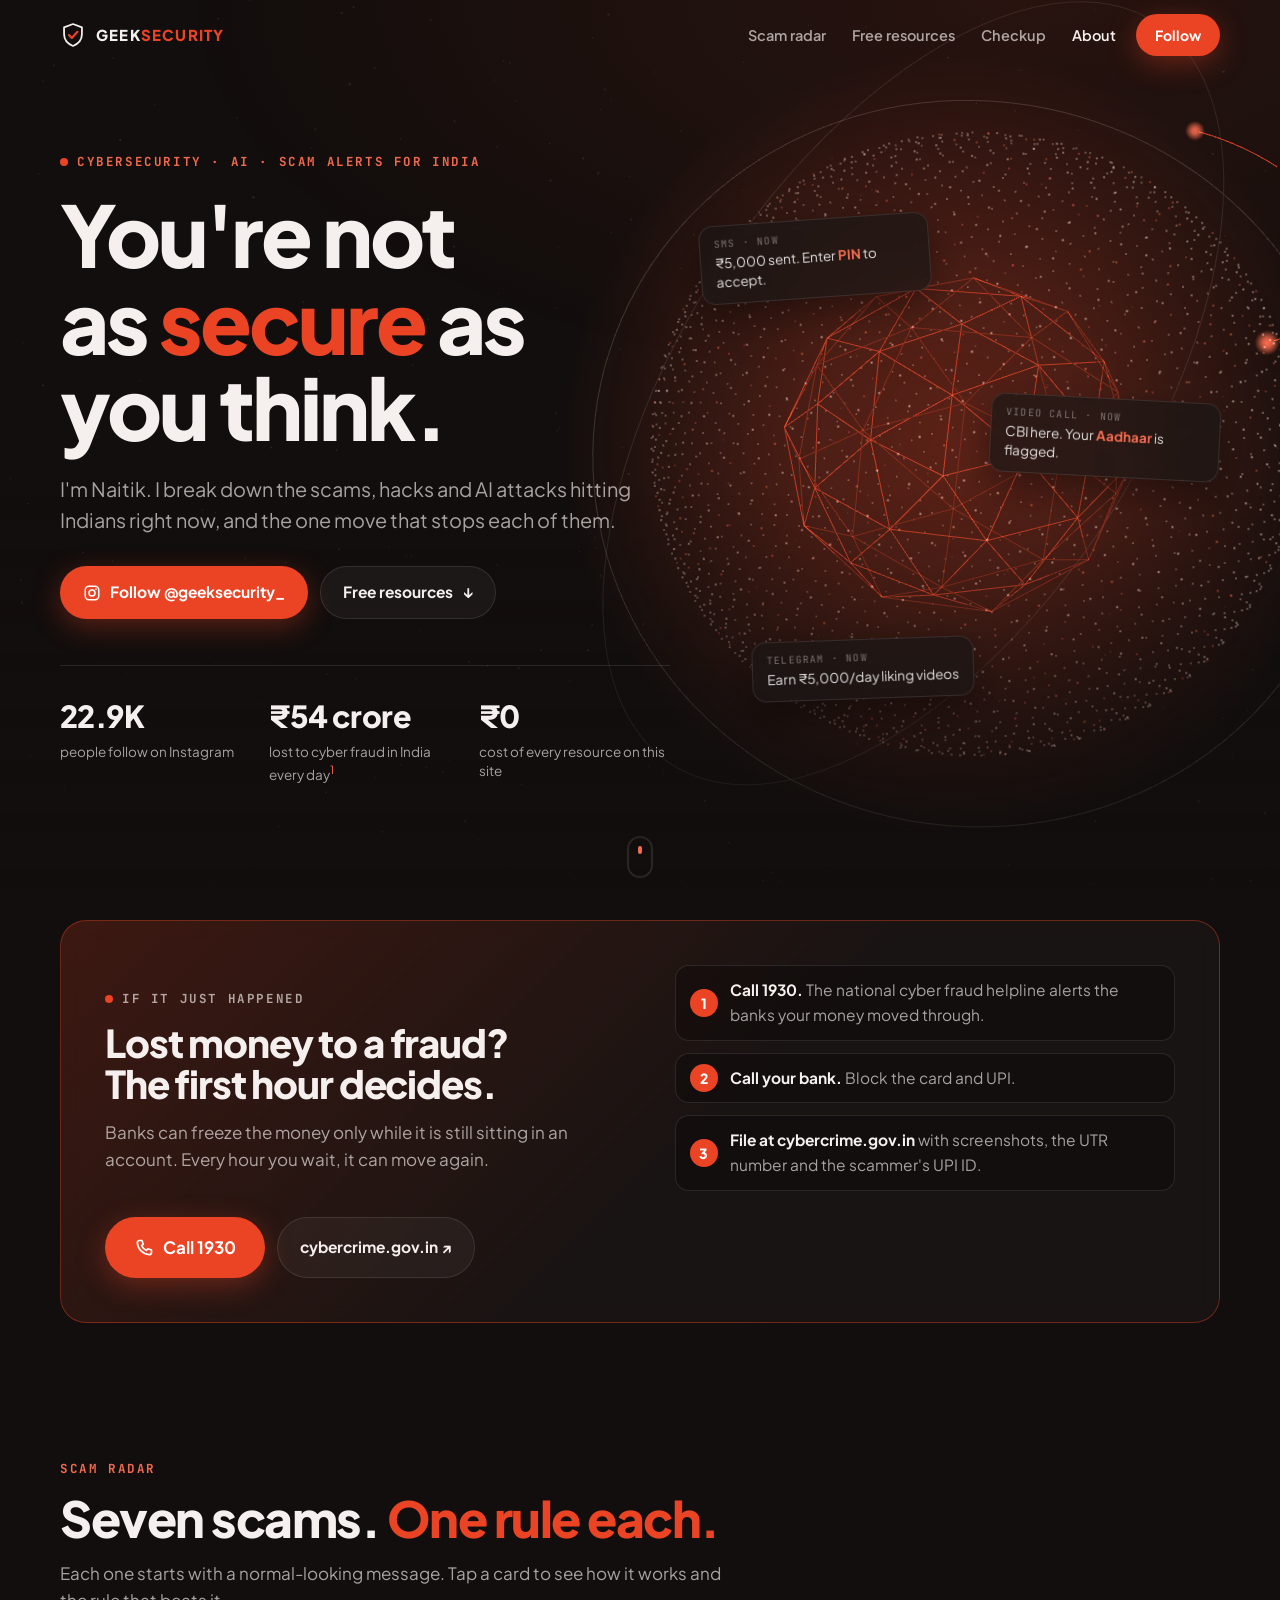
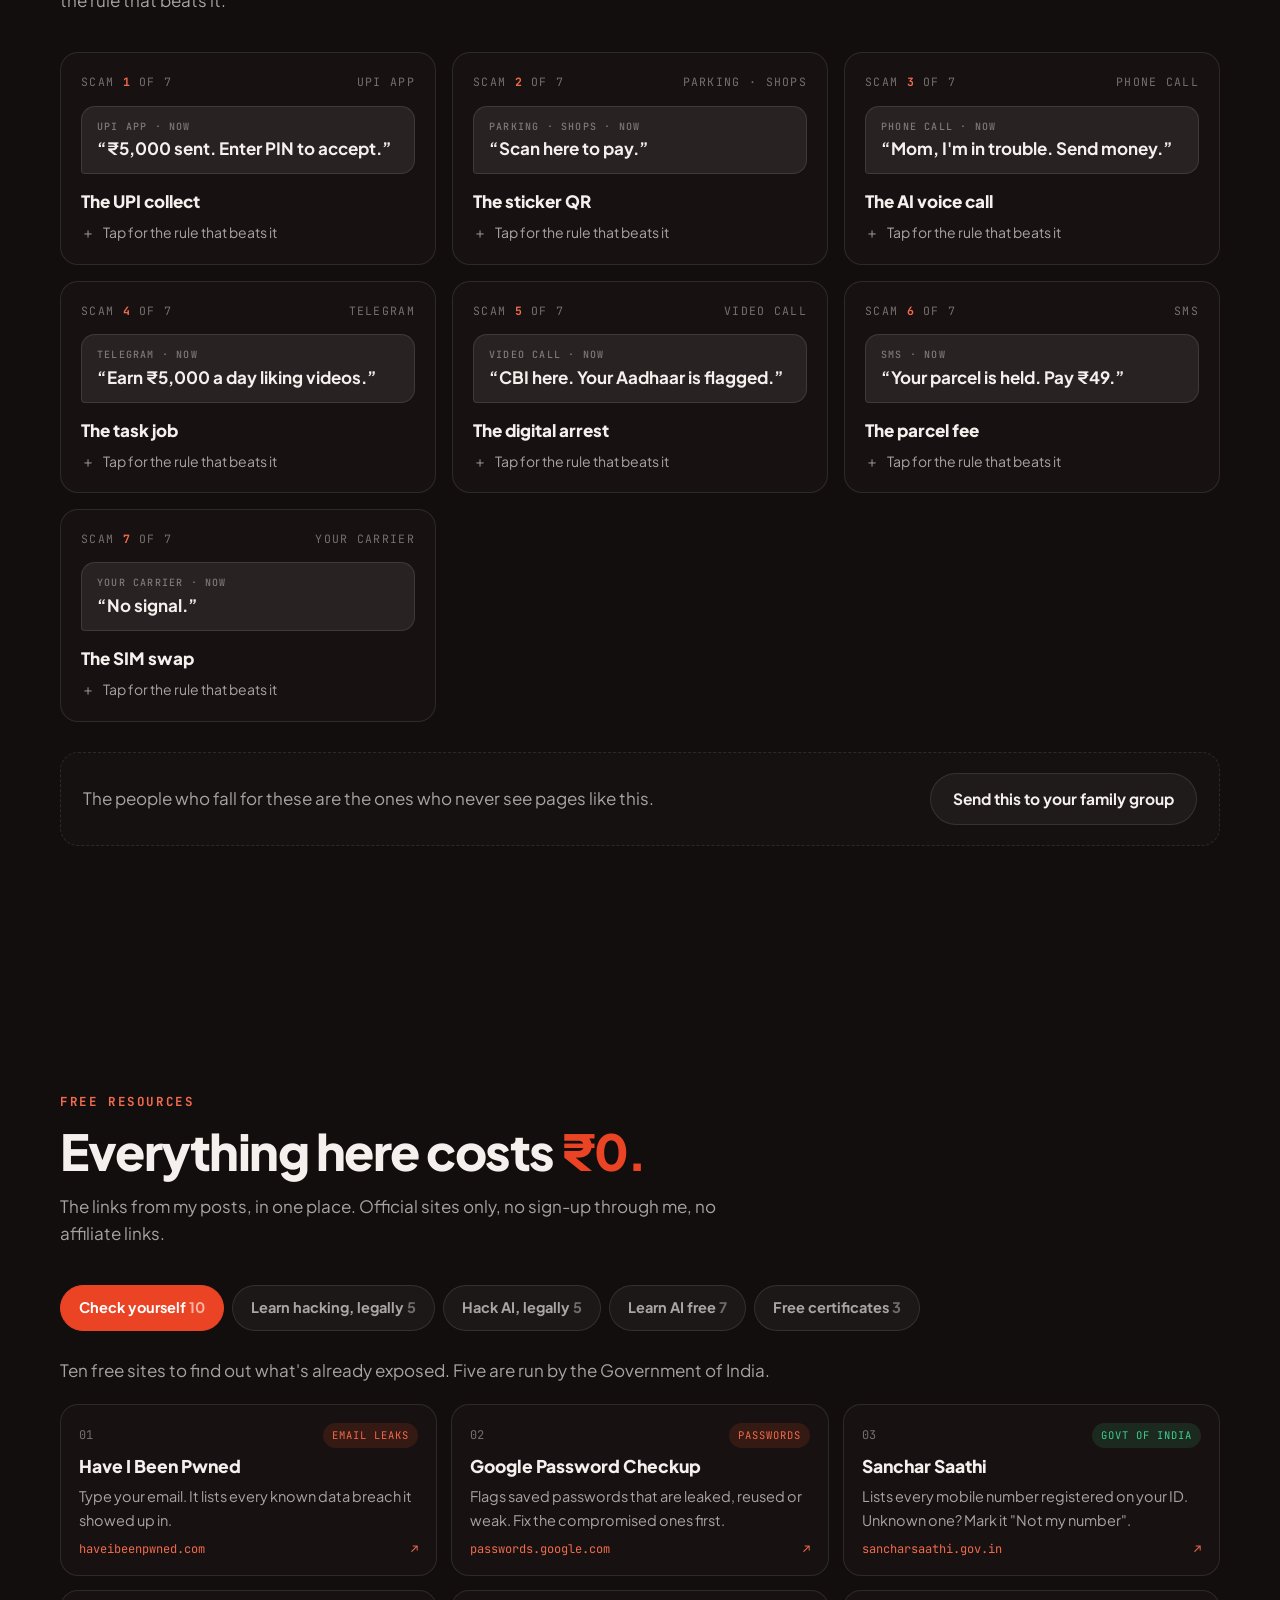
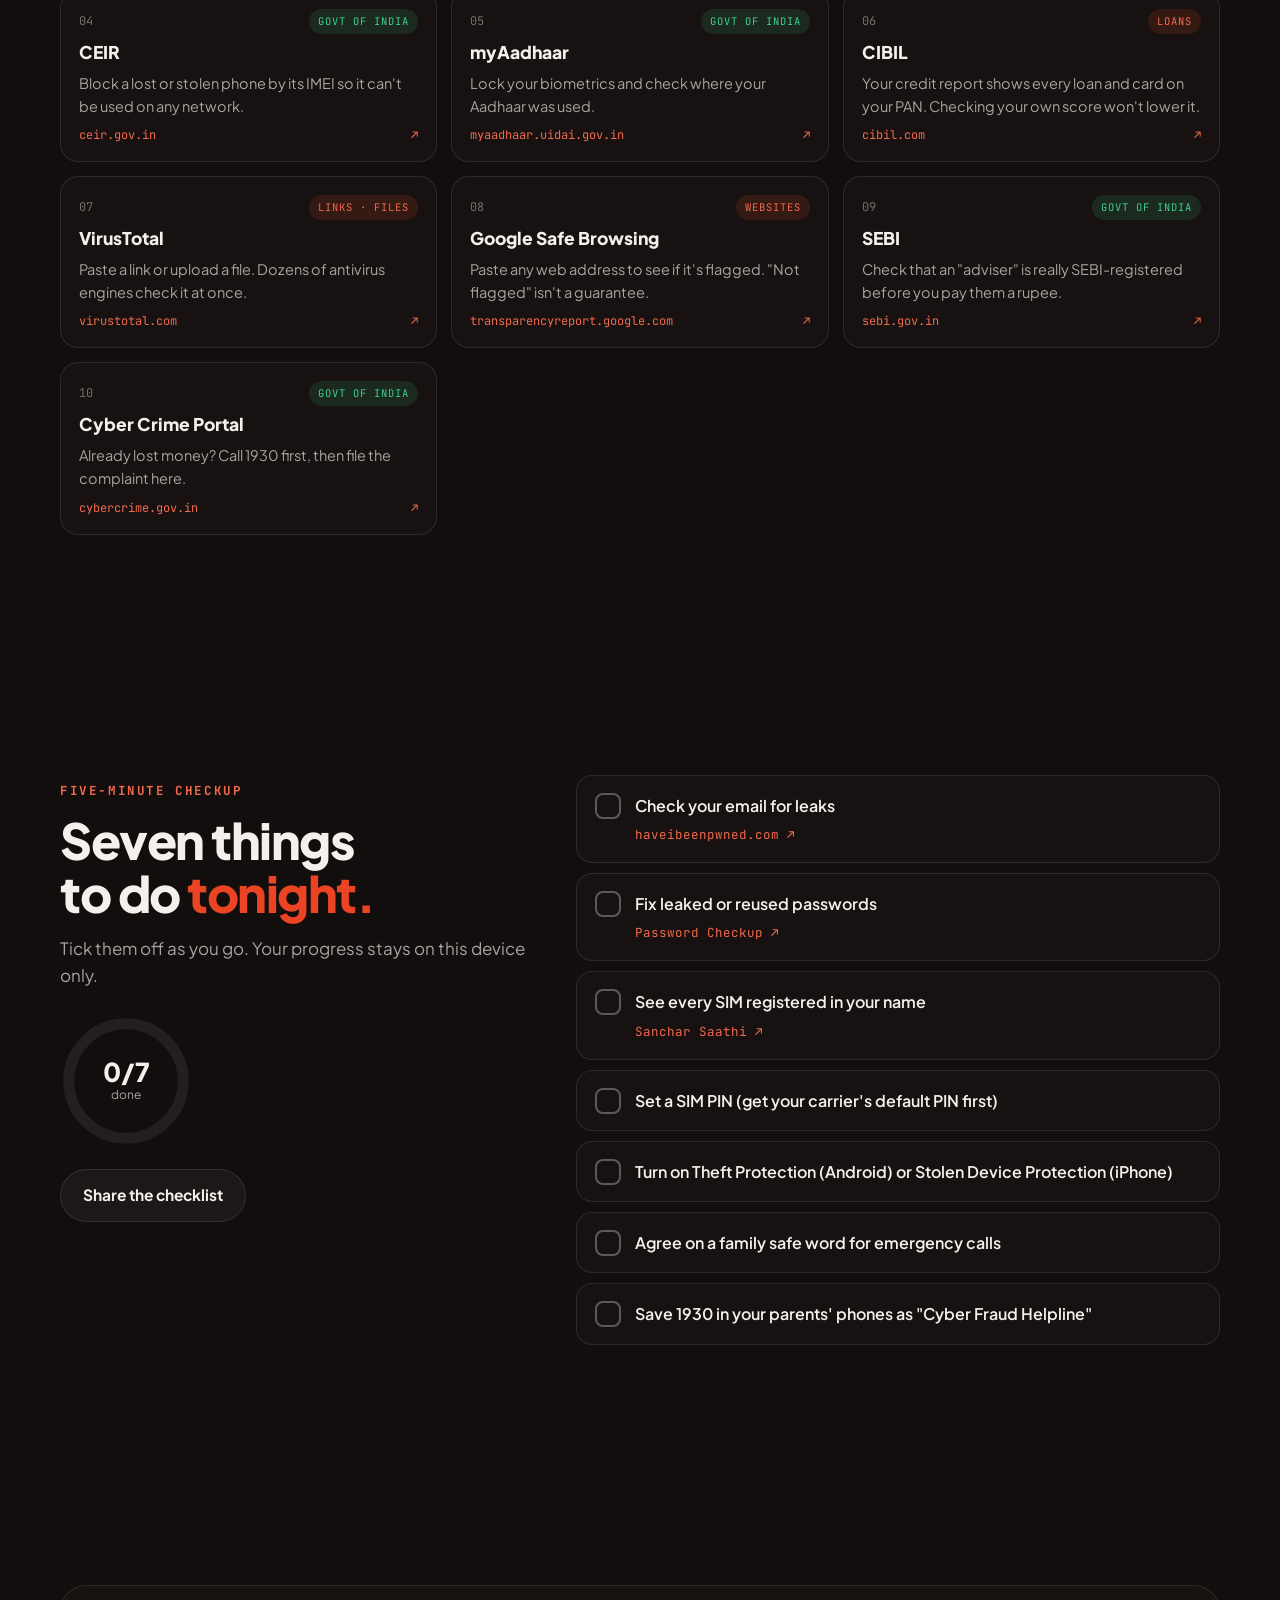
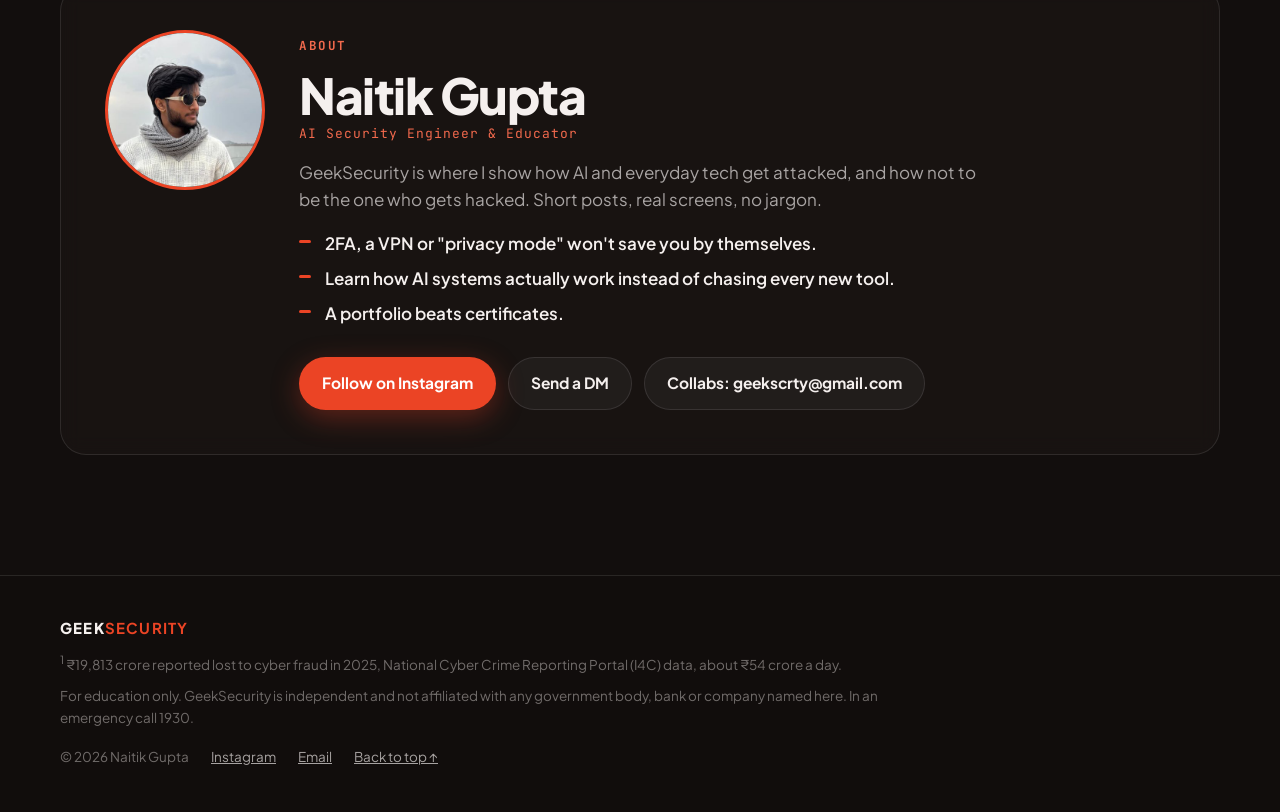
==== index.html @ eb5b9d22 "GeekSecurity website: three.js landing page, scam radar, free resources, checkup Co-Authored-By: Cla" ====
<!DOCTYPE html>
<html lang="en-IN">
<head>
<meta charset="utf-8">
<meta name="viewport" content="width=device-width, initial-scale=1, viewport-fit=cover">
<title>GeekSecurity — You're not as secure as you think</title>
<meta name="description" content="Naitik Gupta breaks down the scams, hacks and AI attacks hitting Indians right now, with free tools to check yourself and what to do in the first hour after a cyber fraud.">
<meta name="theme-color" content="#120e0d">
<link rel="canonical" href="https://geeksecurity.in/">
<meta property="og:type" content="website">
<meta property="og:site_name" content="GeekSecurity">
<meta property="og:url" content="https://geeksecurity.in/">
<meta property="og:title" content="GeekSecurity — You're not as secure as you think">
<meta property="og:description" content="The scams hitting Indians right now, the one rule that beats each, and free tools to check yourself.">
<meta property="og:image" content="https://geeksecurity.in/assets/og.png">
<meta property="og:image:width" content="1200">
<meta property="og:image:height" content="630">
<meta name="twitter:card" content="summary_large_image">
<link rel="icon" href="assets/favicon.svg" type="image/svg+xml">
<link rel="apple-touch-icon" href="assets/icon-180.png">
<link rel="preconnect" href="https://fonts.googleapis.com">
<link rel="preconnect" href="https://fonts.gstatic.com" crossorigin>
<link href="https://fonts.googleapis.com/css2?family=Plus+Jakarta+Sans:wght@400;500;600;700;800&family=JetBrains+Mono:wght@500;700&display=swap" rel="stylesheet">
<link rel="stylesheet" href="css/style.css">
<script type="application/ld+json">
{"@context":"https://schema.org","@graph":[
 {"@type":"WebSite","name":"GeekSecurity","url":"https://geeksecurity.in/","inLanguage":"en-IN"},
 {"@type":"Person","name":"Naitik Gupta","alternateName":"GeekSecurity","jobTitle":"AI Security Engineer & Educator","url":"https://geeksecurity.in/","image":"https://geeksecurity.in/assets/avatar.jpg","sameAs":["https://www.instagram.com/geeksecurity_/"]}
]}
</script>
</head>
<body>
<a class="skip" href="#main">Skip to content</a>
<canvas id="scene" aria-hidden="true"></canvas>
<div class="veil" aria-hidden="true"></div>

<header class="nav" id="nav">
  <a class="brand" href="#top" aria-label="GeekSecurity home">
    <svg viewBox="0 0 32 32" width="26" height="26" aria-hidden="true"><path d="M16 2.5 27 6.6v8.2c0 6.6-4.4 12-11 14.7C9.4 26.8 5 21.4 5 14.8V6.6z" fill="none" stroke="currentColor" stroke-width="2.2" stroke-linejoin="round"/><path d="m11 16 3.6 3.6L21.5 12" fill="none" stroke="#eb4425" stroke-width="2.6" stroke-linecap="round" stroke-linejoin="round"/></svg>
    <span>GEEK<b>SECURITY</b></span>
  </a>
  <nav class="links" aria-label="Sections">
    <a href="#radar">Scam radar</a>
    <a href="#resources">Free resources</a>
    <a href="#checkup">Checkup</a>
    <a href="#about">About</a>
  </nav>
  <a class="btn btn-sm btn-primary" href="https://www.instagram.com/geeksecurity_/" target="_blank" rel="noopener">Follow</a>
</header>

<main id="main">
<section class="hero" id="top">
  <div class="wrap hero-grid">
    <div class="hero-copy">
      <p class="eyebrow"><span class="dot"></span>Cybersecurity · AI · Scam alerts for India</p>
      <h1>You're not as <span class="hl">secure</span> as you think.</h1>
      <p class="lede">I'm Naitik. I break down the scams, hacks and AI attacks hitting Indians right now, and the one move that stops each of them.</p>
      <div class="cta-row">
        <a class="btn btn-primary" href="https://www.instagram.com/geeksecurity_/" target="_blank" rel="noopener">
          <svg viewBox="0 0 24 24" width="18" height="18" aria-hidden="true"><rect x="3" y="3" width="18" height="18" rx="5" fill="none" stroke="currentColor" stroke-width="2"/><circle cx="12" cy="12" r="4" fill="none" stroke="currentColor" stroke-width="2"/><circle cx="17.3" cy="6.7" r="1.2" fill="currentColor"/></svg>
          Follow @geeksecurity_</a>
        <a class="btn btn-ghost" href="#resources">Free resources <span aria-hidden="true">↓</span></a>
      </div>
      <dl class="stats">
        <div><dt>22.9K</dt><dd>people follow on Instagram</dd></div>
        <div><dt>₹54 crore</dt><dd>lost to cyber fraud in India every day<sup><a href="#src">1</a></sup></dd></div>
        <div><dt>₹0</dt><dd>cost of every resource on this site</dd></div>
      </dl>
    </div>
    <div class="hero-space" aria-hidden="true">
      <div class="float f1"><small>SMS · now</small>₹5,000 sent. Enter <b>PIN</b> to accept.</div>
      <div class="float f2"><small>Video call · now</small>CBI here. Your <b>Aadhaar</b> is flagged.</div>
      <div class="float f3"><small>Telegram · now</small>Earn ₹5,000/day liking videos</div>
    </div>
  </div>
  <a class="scroll-cue" href="#sos" aria-label="Scroll down"><span></span></a>
</section>

<section class="sos" id="sos" aria-labelledby="sos-h">
  <div class="wrap sos-card reveal">
    <div>
      <p class="tag tag-live"><span class="dot"></span>If it just happened</p>
      <h2 id="sos-h">Lost money to a fraud? The first hour decides.</h2>
      <p>Banks can freeze the money only while it is still sitting in an account. Every hour you wait, it can move again.</p>
    </div>
    <ol class="sos-steps">
      <li><b>Call 1930.</b> The national cyber fraud helpline alerts the banks your money moved through.</li>
      <li><b>Call your bank.</b> Block the card and UPI.</li>
      <li><b>File at cybercrime.gov.in</b> with screenshots, the UTR number and the scammer's UPI ID.</li>
    </ol>
    <div class="sos-actions">
      <a class="btn btn-primary btn-lg" href="tel:1930">
        <svg viewBox="0 0 24 24" width="20" height="20" aria-hidden="true"><path d="M6.6 3h3l1.5 4.5-2 1.6a12 12 0 0 0 5.8 5.8l1.6-2 4.5 1.5v3a2.6 2.6 0 0 1-2.7 2.6A15.3 15.3 0 0 1 4 5.700 2.600 2.600 0 0 1 6.600 3z" fill="none" stroke="currentColor" stroke-width="2" stroke-linejoin="round"/></svg>
        Call 1930</a>
      <a class="btn btn-ghost" href="https://cybercrime.gov.in" target="_blank" rel="noopener">cybercrime.gov.in ↗</a>
    </div>
  </div>
</section>

<section class="block" id="radar" aria-labelledby="radar-h">
  <div class="wrap">
    <header class="head reveal">
      <p class="tag">Scam radar</p>
      <h2 id="radar-h">Seven scams. <span class="hl">One rule each.</span></h2>
      <p>Each one starts with a normal-looking message. Tap a card to see how it works and the rule that beats it.</p>
    </header>
    <div class="radar" id="radar-grid"></div>
    <div class="share-row reveal">
      <p>The people who fall for these are the ones who never see pages like this.</p>
      <button class="btn btn-ghost" data-share="Seven scams hitting Indians right now, and the one rule that beats each.">Send this to your family group</button>
    </div>
  </div>
</section>

<section class="block" id="resources" aria-labelledby="res-h">
  <div class="wrap">
    <header class="head reveal">
      <p class="tag">Free resources</p>
      <h2 id="res-h">Everything here costs <span class="hl">₹0.</span></h2>
      <p>The links from my posts, in one place. Official sites only, no sign-up through me, no affiliate links.</p>
    </header>
    <div class="tabs reveal" role="tablist" aria-label="Resource categories" id="res-tabs"></div>
    <p class="res-blurb" id="res-blurb"></p>
    <div class="res-grid" id="res-grid" role="tabpanel"></div>
  </div>
</section>

<section class="block" id="checkup" aria-labelledby="chk-h">
  <div class="wrap checkup">
    <header class="head reveal">
      <p class="tag">Five-minute checkup</p>
      <h2 id="chk-h">Seven things to do <span class="hl">tonight.</span></h2>
      <p>Tick them off as you go. Your progress stays on this device only.</p>
      <div class="ring-box">
        <svg class="ring" viewBox="0 0 120 120" width="132" height="132" role="img" aria-labelledby="ring-label">
          <circle cx="60" cy="60" r="52" class="ring-bg"/>
          <circle cx="60" cy="60" r="52" class="ring-fg" id="ring-fg"/>
        </svg>
        <div class="ring-text"><strong id="ring-num">0/7</strong><span id="ring-label">done</span></div>
      </div>
      <button class="btn btn-ghost" data-share="A five-minute security checkup. Seven things to do tonight." id="chk-share">Share the checklist</button>
    </header>
    <ul class="chk-list reveal" id="chk-list"></ul>
  </div>
</section>

<section class="block" id="about" aria-labelledby="about-h">
  <div class="wrap about reveal">
    <img src="assets/avatar.jpg" width="160" height="160" alt="Naitik Gupta" loading="lazy">
    <div>
      <p class="tag">About</p>
      <h2 id="about-h">Naitik Gupta</h2>
      <p class="role">AI Security Engineer &amp; Educator</p>
      <p>GeekSecurity is where I show how AI and everyday tech get attacked, and how not to be the one who gets hacked. Short posts, real screens, no jargon.</p>
      <ul class="beliefs">
        <li>2FA, a VPN or "privacy mode" won't save you by themselves.</li>
        <li>Learn how AI systems actually work instead of chasing every new tool.</li>
        <li>A portfolio beats certificates.</li>
      </ul>
      <div class="cta-row">
        <a class="btn btn-primary" href="https://www.instagram.com/geeksecurity_/" target="_blank" rel="noopener">Follow on Instagram</a>
        <a class="btn btn-ghost" href="https://ig.me/m/geeksecurity_" target="_blank" rel="noopener">Send a DM</a>
        <a class="btn btn-ghost" href="mailto:geekscrty@gmail.com">Collabs: geekscrty@gmail.com</a>
      </div>
    </div>
  </div>
</section>
</main>

<footer class="foot">
  <div class="wrap">
    <p class="foot-brand">GEEK<b>SECURITY</b></p>
    <p id="src"><sup>1</sup> ₹19,813 crore reported lost to cyber fraud in 2025, National Cyber Crime Reporting Portal (I4C) data, about ₹54 crore a day.</p>
    <p>For education only. GeekSecurity is independent and not affiliated with any government body, bank or company named here. In an emergency call 1930.</p>
    <p class="foot-row"><span>© <span id="year">2026</span> Naitik Gupta</span><a href="https://www.instagram.com/geeksecurity_/" target="_blank" rel="noopener">Instagram</a><a href="mailto:geekscrty@gmail.com">Email</a><a href="#top">Back to top ↑</a></p>
  </div>
</footer>

<div class="toast" id="toast" role="status" aria-live="polite"></div>
<script type="importmap">{"imports":{"three":"./vendor/three.module.min.js"}}</script>
<script type="module" src="js/main.js"></script>
</body>
</html>
---- css/style.css ----
:root{
  --bg:#120e0d; --surface:#1a1514; --card:rgba(255,255,255,.045); --card-2:rgba(255,255,255,.075);
  --line:rgba(255,255,255,.1); --text:#f5f0ee; --muted:rgba(245,240,238,.66); --faint:rgba(245,240,238,.42);
  --primary:#eb4425; --light:#f26a4d; --dark:#a82d14; --ok:#3ecf8e;
  --radius:18px; --wrap:1160px;
  --sans:'Plus Jakarta Sans',system-ui,-apple-system,'Segoe UI',Roboto,sans-serif;
  --mono:'JetBrains Mono',ui-monospace,SFMono-Regular,Menlo,monospace;
}
*{box-sizing:border-box;margin:0;padding:0}
html{scroll-behavior:smooth;-webkit-text-size-adjust:100%}
body{background:var(--bg);color:var(--text);font-family:var(--sans);font-size:17px;line-height:1.6;overflow-x:hidden;-webkit-font-smoothing:antialiased}
a{color:inherit}
img{max-width:100%;display:block}
button{font:inherit;color:inherit;cursor:pointer}
:focus-visible{outline:2px solid var(--light);outline-offset:3px;border-radius:6px}
.skip{position:absolute;left:-999px;top:8px;background:var(--primary);color:#fff;padding:10px 16px;border-radius:10px;z-index:100}
.skip:focus{left:12px}
.wrap{width:min(100% - 40px,var(--wrap));margin-inline:auto}
.hl{color:var(--primary)}

#scene{position:fixed;inset:0;width:100%;height:100%;z-index:0;display:block}
.veil{position:fixed;inset:0;z-index:1;pointer-events:none;
  background:radial-gradient(120% 80% at 80% 0%,rgba(235,68,37,.10),transparent 55%),linear-gradient(to bottom,transparent 55%,rgba(18,14,13,.55))}
main,.foot,.nav{position:relative;z-index:2}

/* nav */
.nav{position:fixed;top:0;left:0;right:0;z-index:20;display:flex;align-items:center;gap:20px;
  padding:14px max(20px,calc((100vw - var(--wrap))/2));transition:background .3s,border-color .3s,backdrop-filter .3s;border-bottom:1px solid transparent}
.nav.stuck{background:rgba(18,14,13,.78);backdrop-filter:blur(14px);-webkit-backdrop-filter:blur(14px);border-color:var(--line)}
.brand{display:flex;align-items:center;gap:10px;text-decoration:none;font-weight:800;letter-spacing:1.2px;font-size:15px}
.brand b{color:var(--primary);font-weight:800}
.links{display:flex;gap:26px;margin-left:auto}
.links a{text-decoration:none;font-size:14.5px;font-weight:600;color:var(--muted);transition:color .2s}
.links a:hover,.links a.on{color:var(--text)}

/* buttons */
.btn{display:inline-flex;align-items:center;justify-content:center;gap:9px;padding:13px 22px;border-radius:999px;font-weight:700;font-size:15.5px;
  text-decoration:none;border:1px solid transparent;transition:transform .15s,background .2s,border-color .2s,box-shadow .2s;white-space:nowrap}
.btn:active{transform:scale(.97)}
.btn-primary{background:var(--primary);color:#fff;box-shadow:0 8px 28px rgba(235,68,37,.34)}
.btn-primary:hover{background:var(--light);box-shadow:0 10px 34px rgba(235,68,37,.48)}
.btn-ghost{background:var(--card);border-color:var(--line);color:var(--text)}
.btn-ghost:hover{background:var(--card-2);border-color:rgba(255,255,255,.22)}
.btn-sm{padding:9px 18px;font-size:14px}
.btn-lg{padding:16px 28px;font-size:17px}

/* hero */
.hero{min-height:100svh;display:flex;align-items:center;padding:110px 0 80px;position:relative}
.hero-grid{display:grid;grid-template-columns:minmax(0,1.08fr) minmax(0,.92fr);gap:30px;align-items:center}
.eyebrow,.tag{font-family:var(--mono);font-size:12.5px;font-weight:700;letter-spacing:1.6px;text-transform:uppercase;color:var(--light);display:inline-flex;align-items:center;gap:9px}
.dot{width:8px;height:8px;border-radius:50%;background:var(--primary);box-shadow:0 0 0 0 rgba(235,68,37,.6);animation:pulse 2s infinite}
@keyframes pulse{70%{box-shadow:0 0 0 10px rgba(235,68,37,0)}100%{box-shadow:0 0 0 0 rgba(235,68,37,0)}}
h1{font-size:clamp(2.7rem,7.2vw,5.3rem);line-height:1.02;letter-spacing:-.035em;font-weight:800;margin:18px 0 22px;text-wrap:balance}
.lede{font-size:clamp(1.05rem,1.6vw,1.24rem);color:var(--muted);max-width:33em}
.cta-row{display:flex;flex-wrap:wrap;gap:12px;margin-top:30px}
.stats{display:grid;grid-template-columns:repeat(3,minmax(0,1fr));gap:18px;margin-top:46px;padding-top:26px;border-top:1px solid var(--line);max-width:620px}
.stats dt{font-size:clamp(1.4rem,2.6vw,1.9rem);font-weight:800;letter-spacing:-.02em}
.stats dd{font-size:13.5px;color:var(--muted);line-height:1.4;margin-top:2px}
.stats sup a{color:var(--light);text-decoration:none}
.hero-space{position:relative;height:min(62vh,560px)}
.float{position:absolute;max-width:230px;padding:11px 14px;border-radius:14px;font-size:13.5px;line-height:1.4;color:rgba(255,255,255,.88);
  background:rgba(26,21,20,.72);border:1px solid var(--line);backdrop-filter:blur(8px);-webkit-backdrop-filter:blur(8px);box-shadow:0 14px 40px rgba(0,0,0,.4);animation:bob 7s ease-in-out infinite}
.float small{display:block;font-family:var(--mono);font-size:10px;letter-spacing:1.2px;text-transform:uppercase;color:var(--faint);margin-bottom:3px}
.float b{color:var(--light)}
.f1{top:6%;left:0;rotate:-4deg}.f2{top:38%;right:0;rotate:3deg;animation-delay:-2.5s}.f3{bottom:8%;left:10%;rotate:-2deg;animation-delay:-5s}
@keyframes bob{50%{translate:0 -12px}}
.scroll-cue{position:absolute;left:50%;bottom:22px;translate:-50% 0;width:26px;height:42px;border:2px solid var(--line);border-radius:14px}
.scroll-cue span{position:absolute;left:50%;top:8px;width:4px;height:8px;margin-left:-2px;border-radius:2px;background:var(--light);animation:cue 1.8s infinite}
@keyframes cue{60%{transform:translateY(14px);opacity:0}100%{opacity:0}}

/* sections */
section[id]{scroll-margin-top:84px}
#top{scroll-margin-top:0}
.block{padding:clamp(70px,10vw,120px) 0}
.head{max-width:680px;margin-bottom:38px}
.head h2,.sos h2,.about h2{font-size:clamp(1.9rem,4.4vw,3.1rem);line-height:1.08;letter-spacing:-.03em;font-weight:800;margin:12px 0 14px;text-wrap:balance}
.head p:not(.tag){color:var(--muted)}

/* sos */
.sos{padding:20px 0 10px}
.sos-card{display:grid;grid-template-columns:1.05fr 1fr;gap:26px 44px;align-items:center;padding:clamp(24px,4vw,44px);border-radius:26px;
  background:linear-gradient(135deg,rgba(235,68,37,.20),rgba(26,21,20,.86) 55%);border:1px solid rgba(235,68,37,.4);backdrop-filter:blur(10px);-webkit-backdrop-filter:blur(10px)}
.sos-card p{color:var(--muted)}
.sos h2{font-size:clamp(1.6rem,3.4vw,2.4rem)}
.sos-steps{list-style:none;counter-reset:s;display:grid;gap:12px}
.sos-steps li{counter-increment:s;position:relative;padding:12px 14px 12px 54px;background:rgba(0,0,0,.26);border:1px solid var(--line);border-radius:14px;font-size:15.5px;color:var(--muted)}
.sos-steps li b{color:var(--text)}
.sos-steps li::before{content:counter(s);position:absolute;left:14px;top:50%;translate:0 -50%;width:28px;height:28px;border-radius:50%;background:var(--primary);color:#fff;font-weight:800;font-size:14px;display:grid;place-items:center}
.sos-actions{grid-column:1/-1;display:flex;flex-wrap:wrap;gap:12px}

/* radar */
.radar{display:grid;grid-template-columns:repeat(auto-fill,minmax(310px,1fr));gap:16px;align-items:start}
.scam{position:relative;text-align:left;width:100%;padding:20px;border-radius:var(--radius);background:rgba(26,21,20,.74);border:1px solid var(--line);
  backdrop-filter:blur(8px);-webkit-backdrop-filter:blur(8px);transition:border-color .25s,transform .25s,background .25s;display:block}
.scam:hover{border-color:rgba(235,68,37,.55);transform:translateY(-3px)}
.scam-top{display:flex;justify-content:space-between;align-items:center;font-family:var(--mono);font-size:11.5px;letter-spacing:1.3px;text-transform:uppercase;color:var(--faint)}
.scam-top b{color:var(--light)}
.bubble{margin:14px 0 14px;padding:13px 15px;border-radius:14px 14px 14px 4px;background:var(--card-2);border:1px solid var(--line);font-size:17px;font-weight:700;line-height:1.35}
.bubble small{display:block;font-family:var(--mono);font-size:10px;font-weight:500;letter-spacing:1.2px;text-transform:uppercase;color:var(--faint);margin-bottom:4px}
.scam-name{display:block;font-weight:800;font-size:17px}
.scam-hint{display:flex;align-items:center;gap:8px;color:var(--muted);font-size:14px;margin-top:6px}
.scam-hint i{font-style:normal;transition:rotate .3s}
.scam[aria-expanded="true"] .scam-hint i{rotate:45deg}
.scam-more{display:grid;grid-template-rows:0fr;transition:grid-template-rows .35s ease}
.scam[aria-expanded="true"] .scam-more{grid-template-rows:1fr}
.scam-more>*{overflow:hidden;min-height:0}
.scam-more .how{display:block;color:var(--muted);font-size:15px;padding-top:12px}
.rule{margin-top:12px;padding:12px 14px;border-left:3px solid var(--ok);background:rgba(62,207,142,.08);border-radius:0 12px 12px 0;font-weight:700;font-size:15.5px;color:var(--text)}
.rule small{display:block;font-family:var(--mono);font-size:10px;letter-spacing:1.4px;text-transform:uppercase;color:var(--ok);margin-bottom:2px}
.share-row{margin-top:30px;display:flex;flex-wrap:wrap;gap:16px;align-items:center;justify-content:space-between;padding:20px 22px;border:1px dashed var(--line);border-radius:var(--radius);background:rgba(26,21,20,.6)}
.share-row p{color:var(--muted);max-width:34em}

/* resources */
.tabs{display:flex;gap:8px;overflow-x:auto;padding-bottom:6px;scrollbar-width:none;margin-inline:-20px;padding-inline:20px}
.tabs::-webkit-scrollbar{display:none}
.tab{flex:none;padding:10px 18px;border-radius:999px;background:var(--card);border:1px solid var(--line);font-weight:700;font-size:14.5px;color:var(--muted);transition:all .2s}
.tab[aria-selected="true"]{background:var(--primary);border-color:var(--primary);color:#fff}
.res-blurb{color:var(--muted);margin:20px 0 20px;max-width:46em}
.res-grid{display:grid;grid-template-columns:repeat(auto-fill,minmax(290px,1fr));gap:14px}
.res{display:flex;flex-direction:column;gap:8px;padding:18px 18px 16px;border-radius:var(--radius);text-decoration:none;background:rgba(26,21,20,.74);border:1px solid var(--line);
  backdrop-filter:blur(8px);-webkit-backdrop-filter:blur(8px);transition:border-color .2s,transform .2s;animation:rise .45s both}
.res:hover{border-color:rgba(235,68,37,.55);transform:translateY(-3px)}
.res-top{display:flex;align-items:center;justify-content:space-between;gap:10px}
.res-n{font-family:var(--mono);font-size:12px;color:var(--faint)}
.res-tag{font-family:var(--mono);font-size:10.5px;letter-spacing:1px;text-transform:uppercase;padding:4px 9px;border-radius:999px;background:rgba(235,68,37,.14);color:var(--light)}
.res-tag.gov{background:rgba(62,207,142,.12);color:var(--ok)}
.res h3{font-size:17.5px;font-weight:800;line-height:1.25}
.res p{font-size:14.5px;color:var(--muted);flex:1}
.res-host{font-family:var(--mono);font-size:12px;color:var(--light);display:flex;justify-content:space-between}
@keyframes rise{from{opacity:0;translate:0 14px}}

/* checkup */
.checkup{display:grid;grid-template-columns:minmax(0,.85fr) minmax(0,1.15fr);gap:40px;align-items:start}
.checkup .head{margin:0;position:sticky;top:100px}
.ring-box{position:relative;width:132px;height:132px;margin:26px 0 22px}
.ring{transform:rotate(-90deg)}
.ring circle{fill:none;stroke-width:10}
.ring-bg{stroke:var(--card-2)}
.ring-fg{stroke:var(--primary);stroke-linecap:round;stroke-dasharray:326.7;stroke-dashoffset:326.7;transition:stroke-dashoffset .6s ease,stroke .4s}
.ring-fg.full{stroke:var(--ok)}
.ring-text{position:absolute;inset:0;display:grid;place-content:center;text-align:center}
.ring-text strong{font-size:26px;font-weight:800;line-height:1}
.ring-text span{font-size:12px;color:var(--muted)}
.chk-list{list-style:none;display:grid;gap:10px}
.chk{display:flex;gap:14px;align-items:flex-start;padding:16px 18px;border-radius:16px;background:rgba(26,21,20,.74);border:1px solid var(--line);backdrop-filter:blur(8px);-webkit-backdrop-filter:blur(8px);transition:border-color .2s,background .2s}
.chk.done{border-color:rgba(62,207,142,.45);background:rgba(62,207,142,.07)}
.chk input{appearance:none;-webkit-appearance:none;flex:none;width:26px;height:26px;margin-top:1px;border-radius:8px;border:2px solid rgba(255,255,255,.3);background:transparent;display:grid;place-items:center;cursor:pointer;transition:all .2s}
.chk input:checked{background:var(--ok);border-color:var(--ok)}
.chk input:checked::after{content:"";width:7px;height:12px;border:solid #0d1f17;border-width:0 3px 3px 0;rotate:45deg;translate:0 -1px}
.chk label{cursor:pointer;font-weight:600;font-size:16px;line-height:1.4}
.chk.done label{color:var(--muted);text-decoration:line-through;text-decoration-color:rgba(255,255,255,.3)}
.chk a{display:inline-block;margin-top:3px;font-family:var(--mono);font-size:12.5px;color:var(--light);text-decoration:none}
.chk a:hover{text-decoration:underline}

/* about */
.about{display:grid;grid-template-columns:auto 1fr;gap:34px;align-items:start;padding:clamp(24px,4vw,44px);border-radius:26px;background:rgba(26,21,20,.78);border:1px solid var(--line);backdrop-filter:blur(10px);-webkit-backdrop-filter:blur(10px)}
.about img{width:160px;height:160px;border-radius:50%;border:3px solid var(--primary);object-fit:cover}
.about h2{margin-bottom:2px}
.role{font-family:var(--mono);font-size:13px;letter-spacing:1px;color:var(--light);margin-bottom:14px}
.about p:not(.tag):not(.role){color:var(--muted);max-width:40em}
.beliefs{list-style:none;margin:16px 0 4px;display:grid;gap:8px}
.beliefs li{padding-left:26px;position:relative;font-weight:600}
.beliefs li::before{content:"";position:absolute;left:0;top:.62em;width:12px;height:3px;border-radius:2px;background:var(--primary)}

/* footer */
.foot{border-top:1px solid var(--line);background:rgba(18,14,13,.92);padding:40px 0 34px;font-size:13.5px;color:var(--faint)}
.foot p{max-width:62em;margin-bottom:10px}
.foot-brand{font-weight:800;letter-spacing:1.2px;font-size:15px;color:var(--text)}
.foot-brand b{color:var(--primary)}
.foot-row{display:flex;flex-wrap:wrap;gap:8px 22px;margin-top:18px}
.foot a{color:var(--muted)}

.toast{position:fixed;left:50%;bottom:26px;translate:-50% 20px;opacity:0;pointer-events:none;z-index:50;padding:12px 20px;border-radius:999px;background:var(--text);color:var(--bg);font-weight:700;font-size:14.5px;transition:all .3s}
.toast.show{opacity:1;translate:-50% 0}

.reveal{opacity:0;translate:0 26px;transition:opacity .7s ease,translate .7s ease}
.reveal.in{opacity:1;translate:0 0}

@media (max-width:900px){
  .links{display:none}
  .nav .btn{margin-left:auto}
  .hero{padding-top:96px;align-items:flex-end}
  .hero-grid{grid-template-columns:1fr}
  .hero-space{order:-1;height:34vh;min-height:230px}
  .float{font-size:12px;max-width:180px;padding:9px 11px}
  .f1{left:2%}.f2{top:44%}.f3{bottom:0;left:4%}
  .stats{gap:12px}
  .sos-card,.checkup,.about{grid-template-columns:1fr}
  .checkup .head{position:static}
  .about img{width:110px;height:110px}
  .scroll-cue{display:none}
}
@media (max-width:480px){
  body{font-size:16px}
  .stats{grid-template-columns:1fr 1fr}
  .stats div:last-child{display:none}
  .btn{width:100%}
  .nav .btn,.share-row .btn{width:auto}
  .radar,.res-grid{grid-template-columns:1fr}
}
@media (prefers-reduced-motion:reduce){
  html{scroll-behavior:auto}
  *,*::before,*::after{animation:none!important;transition:none!important}
  .reveal{opacity:1;translate:none}
}
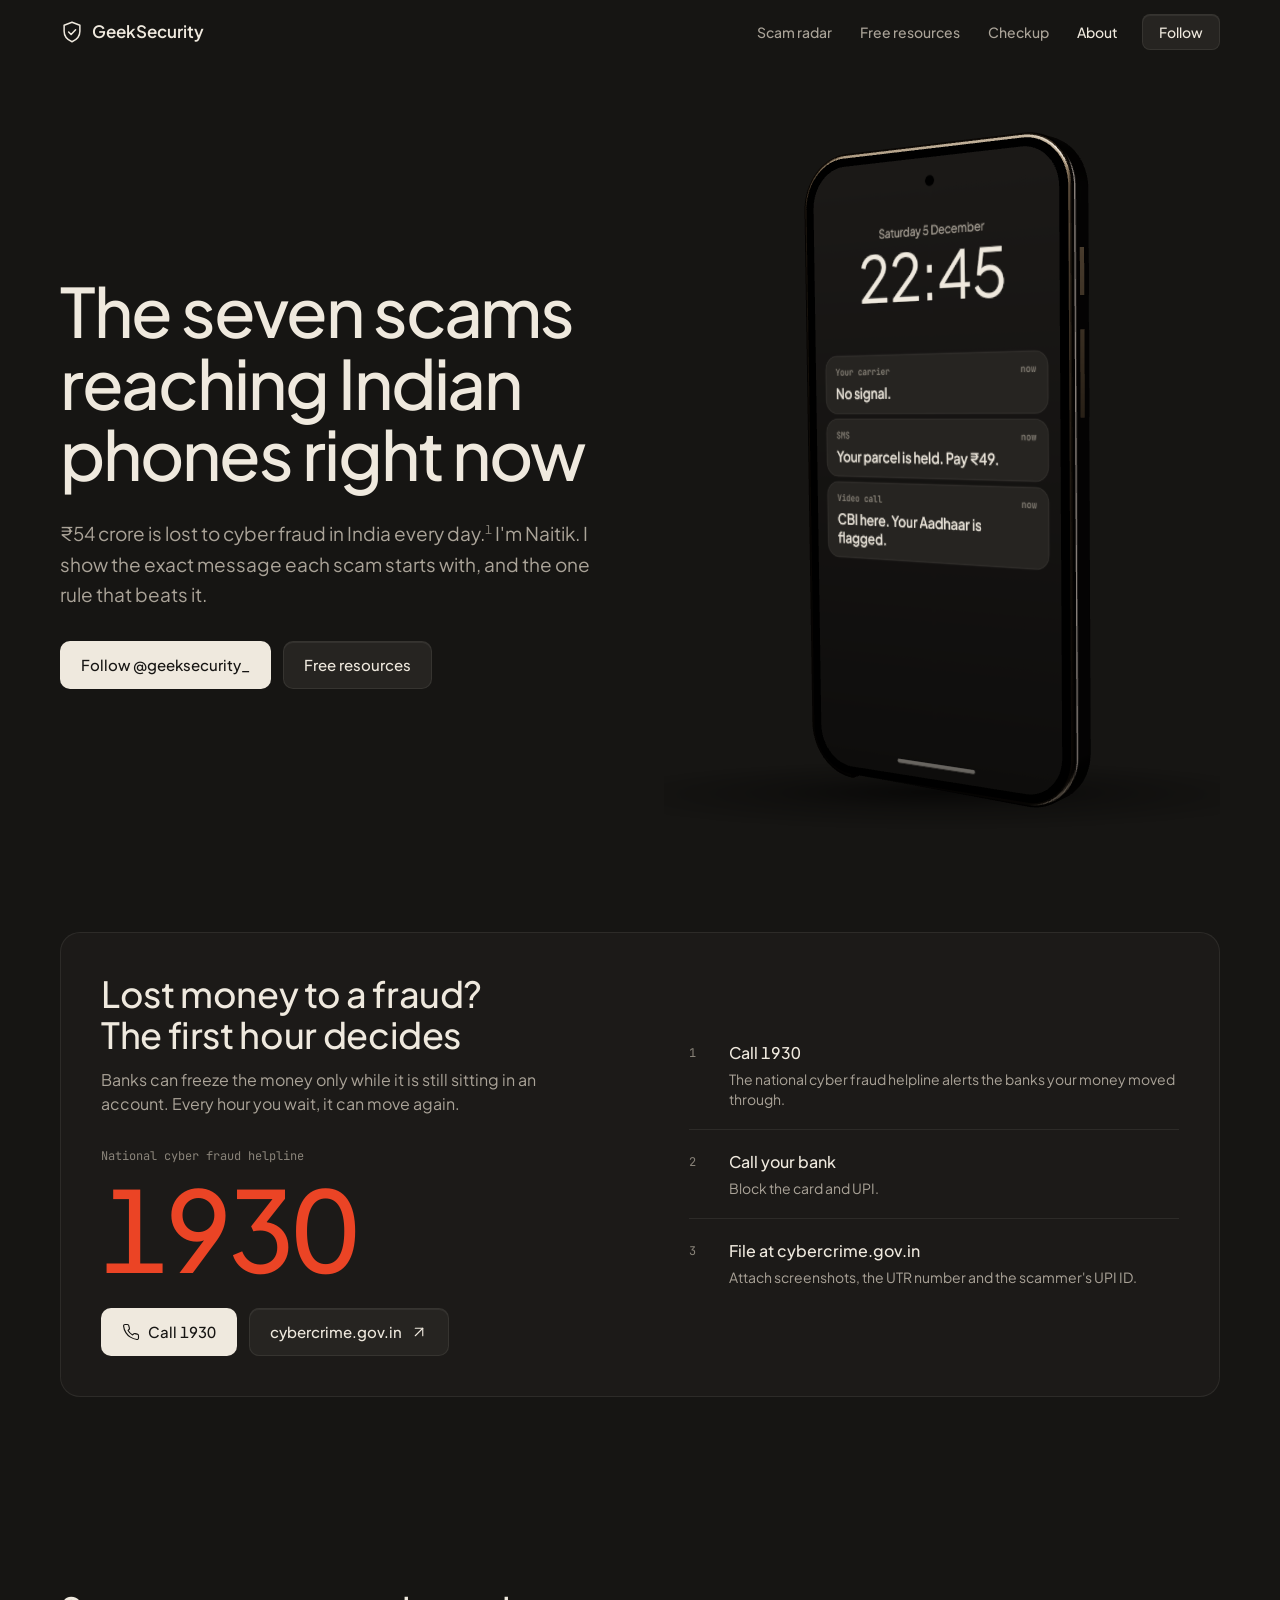
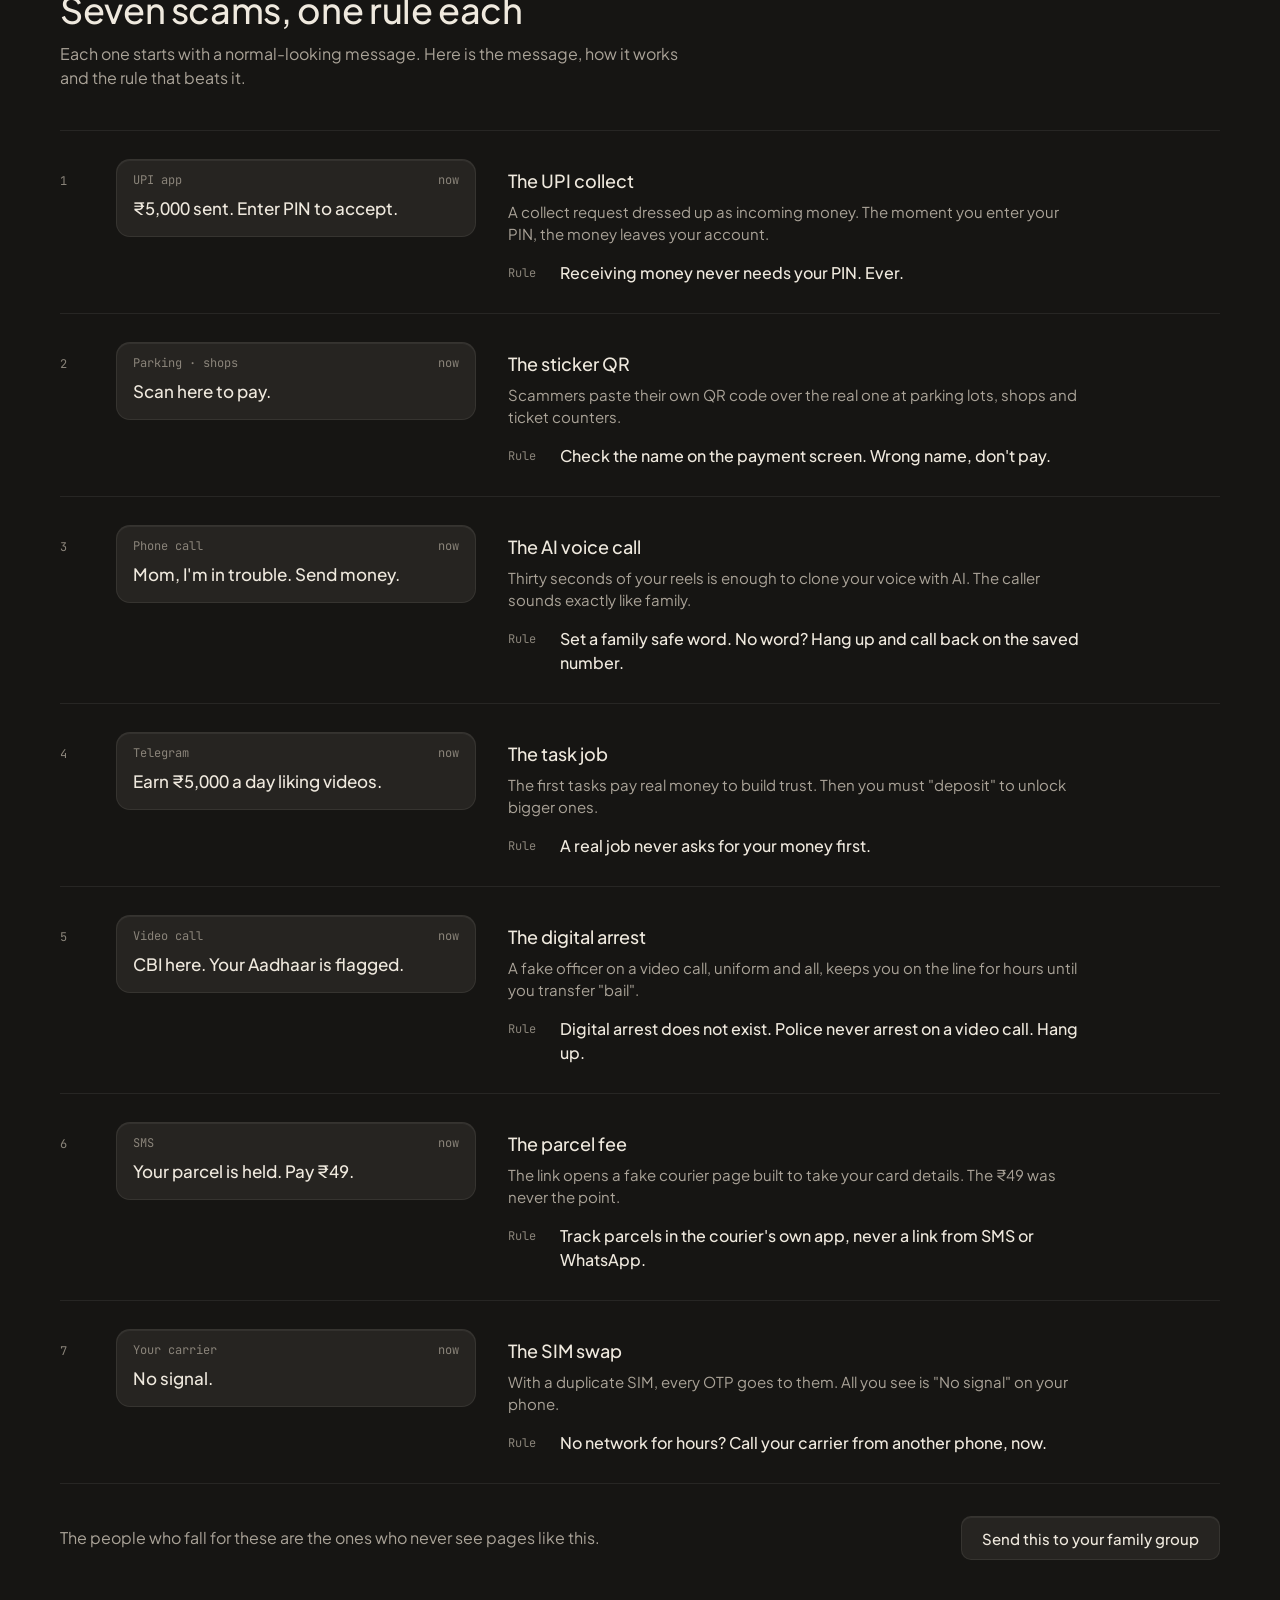
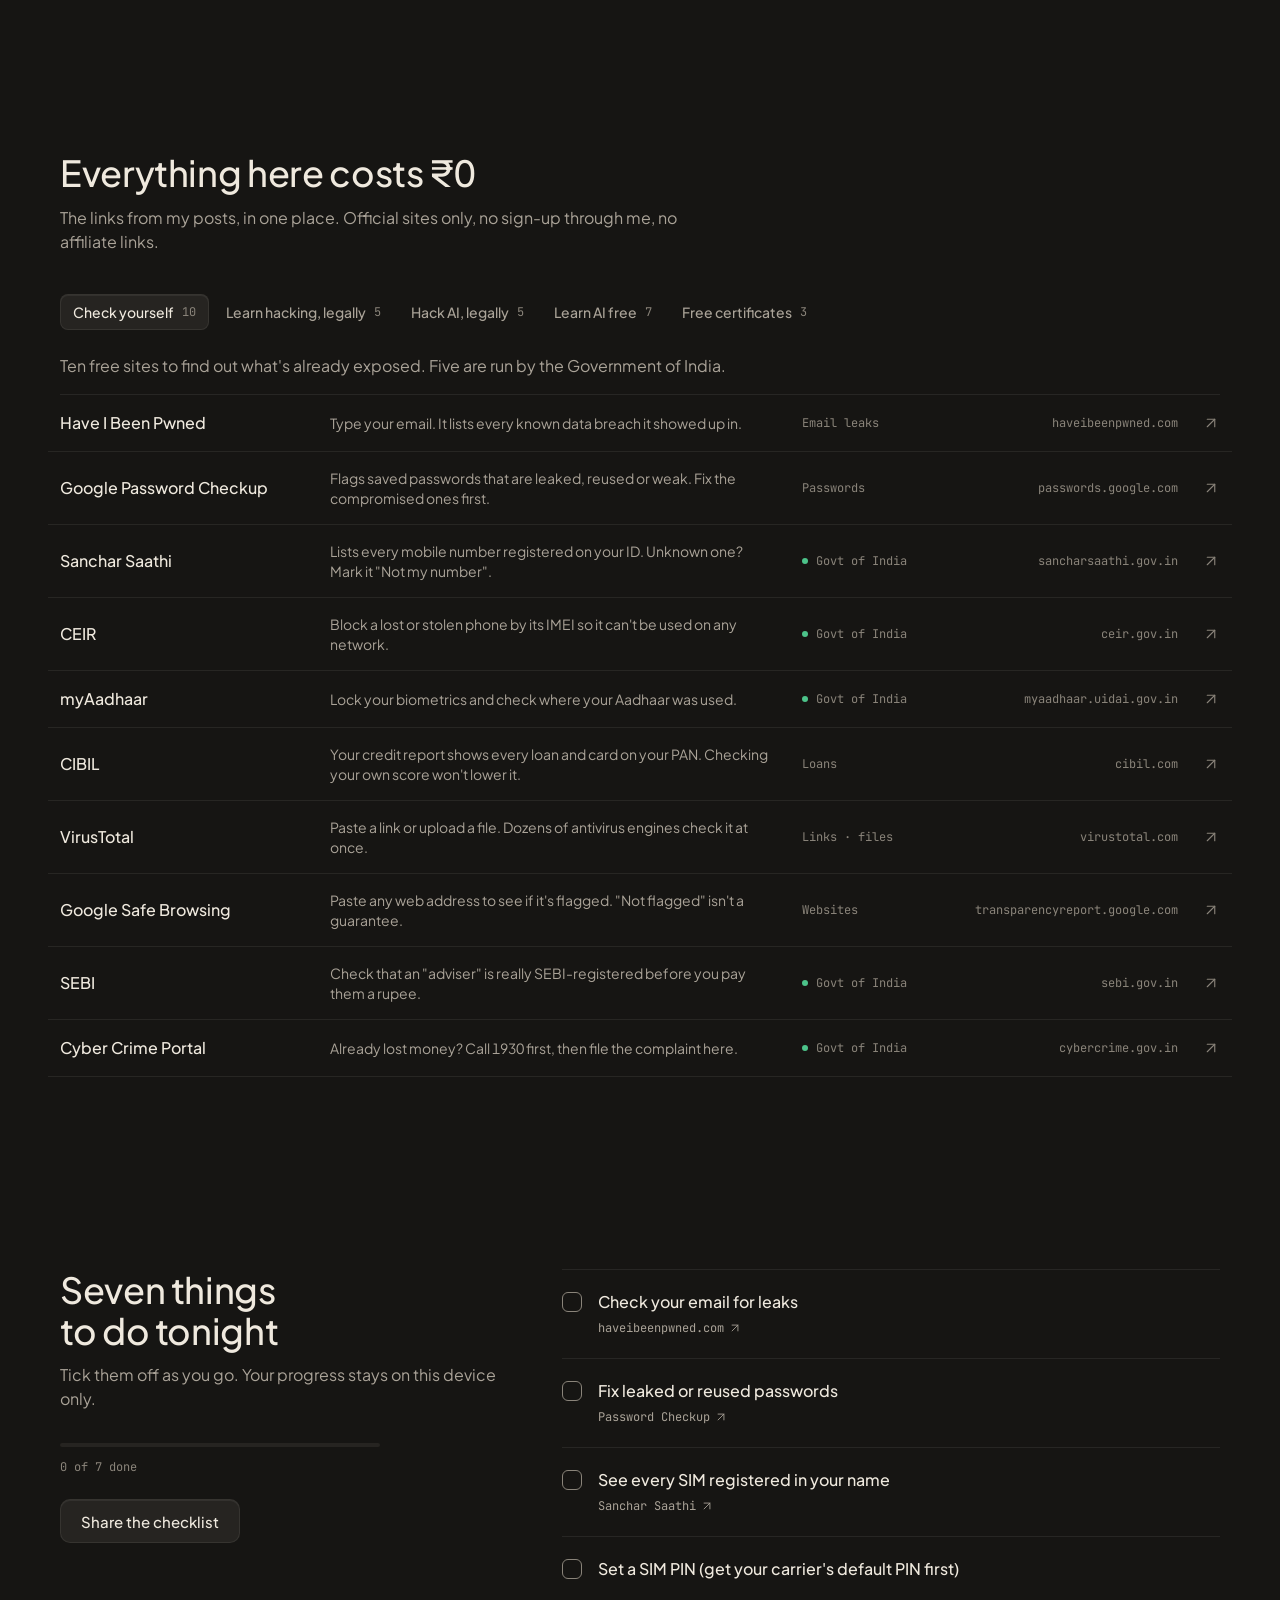
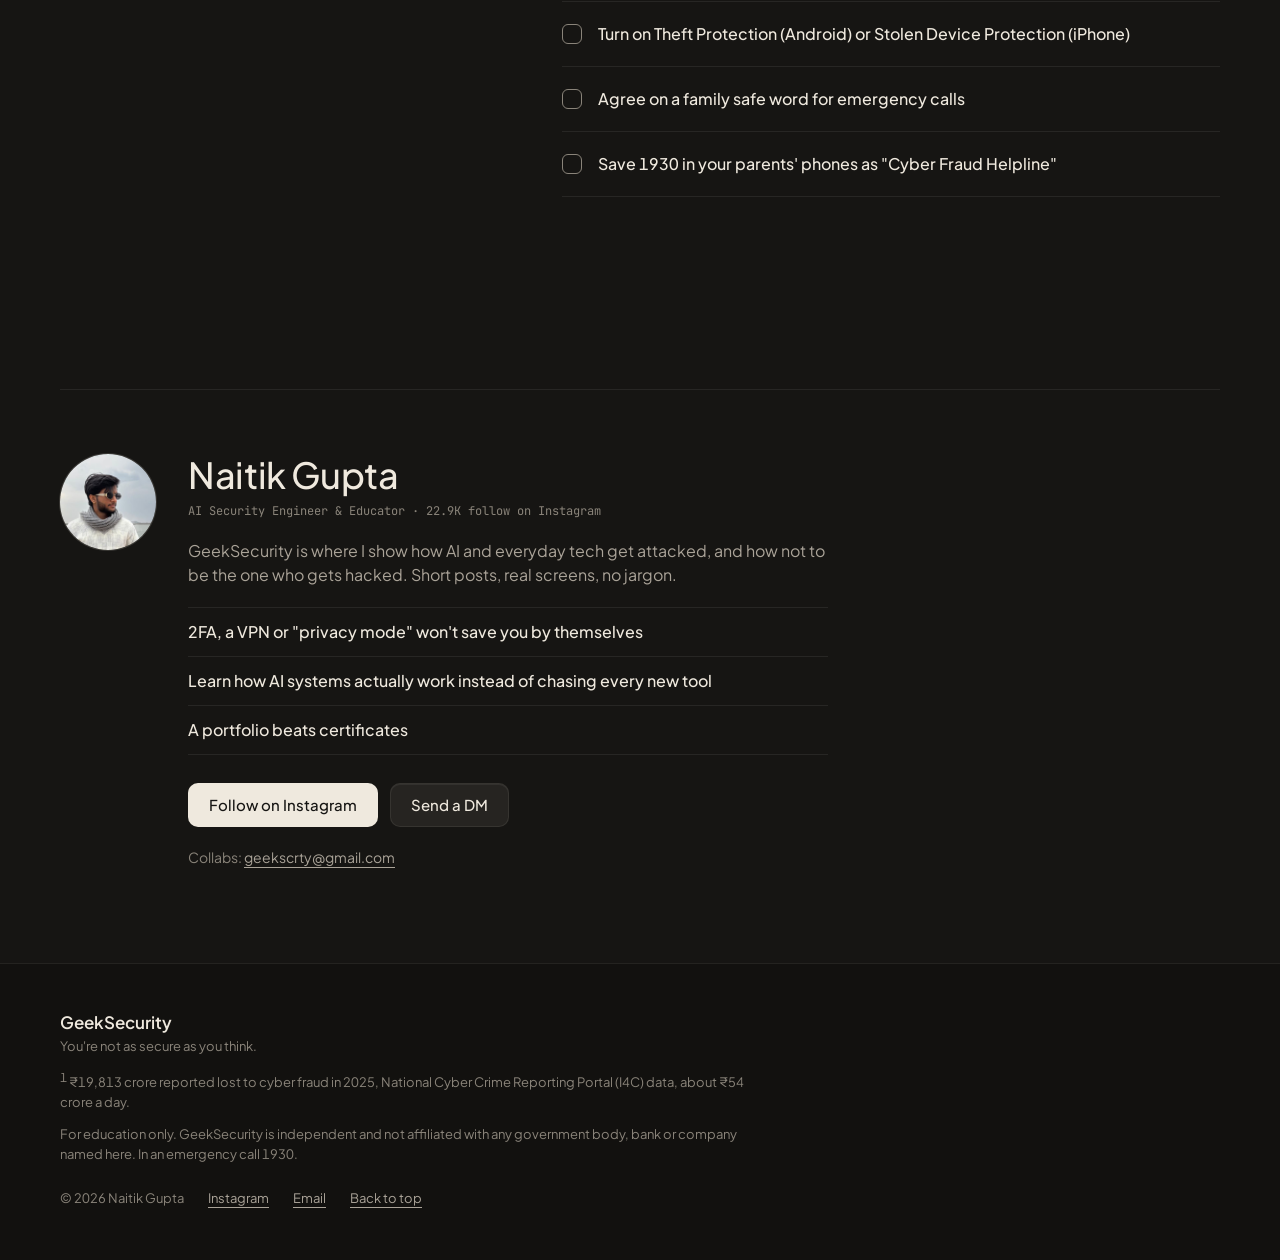
==== commit e16dd759: "Redesign: quieter warm-dark interface, 3D phone hero showing the scam messages Applied the unslop de" ====
--- a/index.html
+++ b/index.html
@@ -3,15 +3,15 @@
 <head>
 <meta charset="utf-8">
 <meta name="viewport" content="width=device-width, initial-scale=1, viewport-fit=cover">
-<title>GeekSecurity — You're not as secure as you think</title>
-<meta name="description" content="Naitik Gupta breaks down the scams, hacks and AI attacks hitting Indians right now, with free tools to check yourself and what to do in the first hour after a cyber fraud.">
-<meta name="theme-color" content="#120e0d">
+<title>GeekSecurity: the seven scams reaching Indian phones right now</title>
+<meta name="description" content="Naitik Gupta shows the exact message each scam starts with, the one rule that beats it, free tools to check yourself and what to do in the first hour after a cyber fraud.">
+<meta name="theme-color" content="#161513">
 <link rel="canonical" href="https://geeksecurity.in/">
 <meta property="og:type" content="website">
 <meta property="og:site_name" content="GeekSecurity">
 <meta property="og:url" content="https://geeksecurity.in/">
-<meta property="og:title" content="GeekSecurity — You're not as secure as you think">
-<meta property="og:description" content="The scams hitting Indians right now, the one rule that beats each, and free tools to check yourself.">
+<meta property="og:title" content="The seven scams reaching Indian phones right now">
+<meta property="og:description" content="The message each scam starts with, the one rule that beats it, and free tools to check yourself.">
 <meta property="og:image" content="https://geeksecurity.in/assets/og.png">
 <meta property="og:image:width" content="1200">
 <meta property="og:image:height" content="630">
@@ -20,7 +20,7 @@
 <link rel="apple-touch-icon" href="assets/icon-180.png">
 <link rel="preconnect" href="https://fonts.googleapis.com">
 <link rel="preconnect" href="https://fonts.gstatic.com" crossorigin>
-<link href="https://fonts.googleapis.com/css2?family=Plus+Jakarta+Sans:wght@400;500;600;700;800&family=JetBrains+Mono:wght@500;700&display=swap" rel="stylesheet">
+<link href="https://fonts.googleapis.com/css2?family=Plus+Jakarta+Sans:wght@400;500;600&family=JetBrains+Mono:wght@400;500&display=swap" rel="stylesheet">
 <link rel="stylesheet" href="css/style.css">
 <script type="application/ld+json">
 {"@context":"https://schema.org","@graph":[
@@ -30,138 +30,126 @@
 </script>
 </head>
 <body>
+<svg width="0" height="0" style="position:absolute" aria-hidden="true">
+  <symbol id="i-ext" viewBox="0 0 24 24"><path d="M7 7h10v10"/><path d="M7 17 17 7"/></symbol>
+  <symbol id="i-phone" viewBox="0 0 24 24"><path d="M22 16.92v3a2 2 0 0 1-2.18 2 19.79 19.79 0 0 1-8.63-3.07 19.5 19.5 0 0 1-6-6 19.79 19.79 0 0 1-3.07-8.67A2 2 0 0 1 4.11 2h3a2 2 0 0 1 2 1.72 12.84 12.84 0 0 0 .7 2.81 2 2 0 0 1-.45 2.11L8.09 9.91a16 16 0 0 0 6 6l1.27-1.27a2 2 0 0 1 2.11-.45 12.84 12.84 0 0 0 2.81.7A2 2 0 0 1 22 16.92z"/></symbol>
+  <symbol id="i-menu" viewBox="0 0 24 24"><path d="M4 7h16"/><path d="M4 12h16"/><path d="M4 17h16"/></symbol>
+</svg>
 <a class="skip" href="#main">Skip to content</a>
-<canvas id="scene" aria-hidden="true"></canvas>
-<div class="veil" aria-hidden="true"></div>
 
 <header class="nav" id="nav">
-  <a class="brand" href="#top" aria-label="GeekSecurity home">
-    <svg viewBox="0 0 32 32" width="26" height="26" aria-hidden="true"><path d="M16 2.5 27 6.6v8.2c0 6.6-4.4 12-11 14.7C9.4 26.8 5 21.4 5 14.8V6.6z" fill="none" stroke="currentColor" stroke-width="2.2" stroke-linejoin="round"/><path d="m11 16 3.6 3.6L21.5 12" fill="none" stroke="#eb4425" stroke-width="2.6" stroke-linecap="round" stroke-linejoin="round"/></svg>
-    <span>GEEK<b>SECURITY</b></span>
-  </a>
-  <nav class="links" aria-label="Sections">
-    <a href="#radar">Scam radar</a>
-    <a href="#resources">Free resources</a>
-    <a href="#checkup">Checkup</a>
-    <a href="#about">About</a>
-  </nav>
-  <a class="btn btn-sm btn-primary" href="https://www.instagram.com/geeksecurity_/" target="_blank" rel="noopener">Follow</a>
+  <div class="wrap nav-in">
+    <a class="brand" href="#top" aria-label="GeekSecurity home">
+      <svg viewBox="0 0 32 32" width="24" height="24" aria-hidden="true"><path d="M16 3 26.500 7v8c0 6.300-4.200 11.400-10.500 14C9.700 26.400 5.500 21.300 5.500 15V7z"/><path d="m11.500 16 3.300 3.300 6-6.300"/></svg>
+      <span>GeekSecurity</span>
+    </a>
+    <nav class="links" id="links" aria-label="Sections">
+      <a href="#radar">Scam radar</a>
+      <a href="#resources">Free resources</a>
+      <a href="#checkup">Checkup</a>
+      <a href="#about">About</a>
+    </nav>
+    <a class="btn btn-sm" href="https://www.instagram.com/geeksecurity_/" target="_blank" rel="noopener">Follow</a>
+    <button class="menu" id="menu" type="button" aria-label="Menu" aria-expanded="false" aria-controls="links"><svg class="i"><use href="#i-menu"/></svg></button>
+  </div>
 </header>
 
 <main id="main">
 <section class="hero" id="top">
   <div class="wrap hero-grid">
     <div class="hero-copy">
-      <p class="eyebrow"><span class="dot"></span>Cybersecurity · AI · Scam alerts for India</p>
-      <h1>You're not as <span class="hl">secure</span> as you think.</h1>
-      <p class="lede">I'm Naitik. I break down the scams, hacks and AI attacks hitting Indians right now, and the one move that stops each of them.</p>
+      <h1>The seven scams reaching Indian phones right now</h1>
+      <p class="lede">₹54 crore is lost to cyber fraud in India every day.<sup><a href="#src">1</a></sup> I'm Naitik. I show the exact message each scam starts with, and the one rule that beats it.</p>
       <div class="cta-row">
-        <a class="btn btn-primary" href="https://www.instagram.com/geeksecurity_/" target="_blank" rel="noopener">
-          <svg viewBox="0 0 24 24" width="18" height="18" aria-hidden="true"><rect x="3" y="3" width="18" height="18" rx="5" fill="none" stroke="currentColor" stroke-width="2"/><circle cx="12" cy="12" r="4" fill="none" stroke="currentColor" stroke-width="2"/><circle cx="17.3" cy="6.7" r="1.2" fill="currentColor"/></svg>
-          Follow @geeksecurity_</a>
-        <a class="btn btn-ghost" href="#resources">Free resources <span aria-hidden="true">↓</span></a>
+        <a class="btn btn-lg btn-primary" href="https://www.instagram.com/geeksecurity_/" target="_blank" rel="noopener">Follow @geeksecurity_</a>
+        <a class="btn btn-lg" href="#resources">Free resources</a>
       </div>
-      <dl class="stats">
-        <div><dt>22.9K</dt><dd>people follow on Instagram</dd></div>
-        <div><dt>₹54 crore</dt><dd>lost to cyber fraud in India every day<sup><a href="#src">1</a></sup></dd></div>
-        <div><dt>₹0</dt><dd>cost of every resource on this site</dd></div>
-      </dl>
     </div>
-    <div class="hero-space" aria-hidden="true">
-      <div class="float f1"><small>SMS · now</small>₹5,000 sent. Enter <b>PIN</b> to accept.</div>
-      <div class="float f2"><small>Video call · now</small>CBI here. Your <b>Aadhaar</b> is flagged.</div>
-      <div class="float f3"><small>Telegram · now</small>Earn ₹5,000/day liking videos</div>
+    <div class="hero-visual" id="phone">
+      <canvas id="scene" role="img" aria-label="A phone lock screen receiving scam messages, one after another: ₹5,000 sent, enter PIN to accept. CBI here, your Aadhaar is flagged. Your parcel is held, pay ₹49."></canvas>
     </div>
   </div>
-  <a class="scroll-cue" href="#sos" aria-label="Scroll down"><span></span></a>
 </section>
 
-<section class="sos" id="sos" aria-labelledby="sos-h">
-  <div class="wrap sos-card reveal">
-    <div>
-      <p class="tag tag-live"><span class="dot"></span>If it just happened</p>
-      <h2 id="sos-h">Lost money to a fraud? The first hour decides.</h2>
-      <p>Banks can freeze the money only while it is still sitting in an account. Every hour you wait, it can move again.</p>
-    </div>
-    <ol class="sos-steps">
-      <li><b>Call 1930.</b> The national cyber fraud helpline alerts the banks your money moved through.</li>
-      <li><b>Call your bank.</b> Block the card and UPI.</li>
-      <li><b>File at cybercrime.gov.in</b> with screenshots, the UTR number and the scammer's UPI ID.</li>
-    </ol>
-    <div class="sos-actions">
-      <a class="btn btn-primary btn-lg" href="tel:1930">
-        <svg viewBox="0 0 24 24" width="20" height="20" aria-hidden="true"><path d="M6.6 3h3l1.5 4.5-2 1.6a12 12 0 0 0 5.8 5.8l1.6-2 4.5 1.5v3a2.6 2.6 0 0 1-2.7 2.6A15.3 15.3 0 0 1 4 5.700 2.600 2.600 0 0 1 6.600 3z" fill="none" stroke="currentColor" stroke-width="2" stroke-linejoin="round"/></svg>
-        Call 1930</a>
-      <a class="btn btn-ghost" href="https://cybercrime.gov.in" target="_blank" rel="noopener">cybercrime.gov.in ↗</a>
+<section class="block" id="sos" aria-labelledby="sos-h">
+  <div class="wrap">
+    <div class="sos">
+      <div class="sos-main">
+        <h2 id="sos-h">Lost money to a fraud? The first hour decides</h2>
+        <p>Banks can freeze the money only while it is still sitting in an account. Every hour you wait, it can move again.</p>
+        <p class="helpline"><span class="helpline-label">National cyber fraud helpline</span><a class="helpline-num" href="tel:1930">1930</a></p>
+        <div class="cta-row">
+          <a class="btn btn-lg btn-primary" href="tel:1930"><svg class="i"><use href="#i-phone"/></svg>Call 1930</a>
+          <a class="btn btn-lg" href="https://cybercrime.gov.in" target="_blank" rel="noopener">cybercrime.gov.in<svg class="i"><use href="#i-ext"/></svg></a>
+        </div>
+      </div>
+      <ol class="sos-steps">
+        <li><span class="step-n">1</span><div><h3>Call 1930</h3><p>The national cyber fraud helpline alerts the banks your money moved through.</p></div></li>
+        <li><span class="step-n">2</span><div><h3>Call your bank</h3><p>Block the card and UPI.</p></div></li>
+        <li><span class="step-n">3</span><div><h3>File at cybercrime.gov.in</h3><p>Attach screenshots, the UTR number and the scammer's UPI ID.</p></div></li>
+      </ol>
     </div>
   </div>
 </section>
 
 <section class="block" id="radar" aria-labelledby="radar-h">
   <div class="wrap">
-    <header class="head reveal">
-      <p class="tag">Scam radar</p>
-      <h2 id="radar-h">Seven scams. <span class="hl">One rule each.</span></h2>
-      <p>Each one starts with a normal-looking message. Tap a card to see how it works and the rule that beats it.</p>
+    <header class="head">
+      <h2 id="radar-h">Seven scams, one rule each</h2>
+      <p>Each one starts with a normal-looking message. Here is the message, how it works and the rule that beats it.</p>
     </header>
-    <div class="radar" id="radar-grid"></div>
-    <div class="share-row reveal">
+    <ol class="radar" id="radar-grid"></ol>
+    <div class="share-row">
       <p>The people who fall for these are the ones who never see pages like this.</p>
-      <button class="btn btn-ghost" data-share="Seven scams hitting Indians right now, and the one rule that beats each.">Send this to your family group</button>
+      <button class="btn" type="button" data-share="Seven scams hitting Indians right now, and the one rule that beats each.">Send this to your family group</button>
     </div>
   </div>
 </section>
 
 <section class="block" id="resources" aria-labelledby="res-h">
   <div class="wrap">
-    <header class="head reveal">
-      <p class="tag">Free resources</p>
-      <h2 id="res-h">Everything here costs <span class="hl">₹0.</span></h2>
+    <header class="head">
+      <h2 id="res-h">Everything here costs ₹0</h2>
       <p>The links from my posts, in one place. Official sites only, no sign-up through me, no affiliate links.</p>
     </header>
-    <div class="tabs reveal" role="tablist" aria-label="Resource categories" id="res-tabs"></div>
+    <div class="tabs" role="tablist" aria-label="Resource categories" id="res-tabs"></div>
     <p class="res-blurb" id="res-blurb"></p>
-    <div class="res-grid" id="res-grid" role="tabpanel"></div>
+    <div class="res-list" id="res-grid" role="tabpanel"></div>
   </div>
 </section>
 
 <section class="block" id="checkup" aria-labelledby="chk-h">
   <div class="wrap checkup">
-    <header class="head reveal">
-      <p class="tag">Five-minute checkup</p>
-      <h2 id="chk-h">Seven things to do <span class="hl">tonight.</span></h2>
+    <header class="head">
+      <h2 id="chk-h">Seven things to do tonight</h2>
       <p>Tick them off as you go. Your progress stays on this device only.</p>
-      <div class="ring-box">
-        <svg class="ring" viewBox="0 0 120 120" width="132" height="132" role="img" aria-labelledby="ring-label">
-          <circle cx="60" cy="60" r="52" class="ring-bg"/>
-          <circle cx="60" cy="60" r="52" class="ring-fg" id="ring-fg"/>
-        </svg>
-        <div class="ring-text"><strong id="ring-num">0/7</strong><span id="ring-label">done</span></div>
+      <div class="progress" role="img" aria-labelledby="chk-count">
+        <div class="progress-bar"><span id="chk-fill"></span></div>
+        <p class="progress-text" id="chk-count">0 of 7 done</p>
       </div>
-      <button class="btn btn-ghost" data-share="A five-minute security checkup. Seven things to do tonight." id="chk-share">Share the checklist</button>
+      <button class="btn" type="button" data-share="A five-minute security checkup. Seven things to do tonight." id="chk-share">Share the checklist</button>
     </header>
-    <ul class="chk-list reveal" id="chk-list"></ul>
+    <ul class="chk-list" id="chk-list"></ul>
   </div>
 </section>
 
 <section class="block" id="about" aria-labelledby="about-h">
-  <div class="wrap about reveal">
-    <img src="assets/avatar.jpg" width="160" height="160" alt="Naitik Gupta" loading="lazy">
+  <div class="wrap about">
+    <img src="assets/avatar.jpg" width="96" height="96" alt="Naitik Gupta" loading="lazy">
     <div>
-      <p class="tag">About</p>
       <h2 id="about-h">Naitik Gupta</h2>
-      <p class="role">AI Security Engineer &amp; Educator</p>
+      <p class="role">AI Security Engineer &amp; Educator · 22.9K follow on Instagram</p>
       <p>GeekSecurity is where I show how AI and everyday tech get attacked, and how not to be the one who gets hacked. Short posts, real screens, no jargon.</p>
       <ul class="beliefs">
-        <li>2FA, a VPN or "privacy mode" won't save you by themselves.</li>
-        <li>Learn how AI systems actually work instead of chasing every new tool.</li>
-        <li>A portfolio beats certificates.</li>
+        <li>2FA, a VPN or "privacy mode" won't save you by themselves</li>
+        <li>Learn how AI systems actually work instead of chasing every new tool</li>
+        <li>A portfolio beats certificates</li>
       </ul>
       <div class="cta-row">
         <a class="btn btn-primary" href="https://www.instagram.com/geeksecurity_/" target="_blank" rel="noopener">Follow on Instagram</a>
-        <a class="btn btn-ghost" href="https://ig.me/m/geeksecurity_" target="_blank" rel="noopener">Send a DM</a>
-        <a class="btn btn-ghost" href="mailto:geekscrty@gmail.com">Collabs: geekscrty@gmail.com</a>
+        <a class="btn" href="https://ig.me/m/geeksecurity_" target="_blank" rel="noopener">Send a DM</a>
       </div>
+      <p class="contact">Collabs: <a href="mailto:geekscrty@gmail.com">geekscrty@gmail.com</a></p>
     </div>
   </div>
 </section>
@@ -169,10 +157,11 @@
 
 <footer class="foot">
   <div class="wrap">
-    <p class="foot-brand">GEEK<b>SECURITY</b></p>
+    <p class="foot-brand">GeekSecurity</p>
+    <p>You're not as secure as you think.</p>
     <p id="src"><sup>1</sup> ₹19,813 crore reported lost to cyber fraud in 2025, National Cyber Crime Reporting Portal (I4C) data, about ₹54 crore a day.</p>
     <p>For education only. GeekSecurity is independent and not affiliated with any government body, bank or company named here. In an emergency call 1930.</p>
-    <p class="foot-row"><span>© <span id="year">2026</span> Naitik Gupta</span><a href="https://www.instagram.com/geeksecurity_/" target="_blank" rel="noopener">Instagram</a><a href="mailto:geekscrty@gmail.com">Email</a><a href="#top">Back to top ↑</a></p>
+    <p class="foot-row"><span>© <span id="year">2026</span> Naitik Gupta</span><a href="https://www.instagram.com/geeksecurity_/" target="_blank" rel="noopener">Instagram</a><a href="mailto:geekscrty@gmail.com">Email</a><a href="#top">Back to top</a></p>
   </div>
 </footer>
 
--- a/css/style.css
+++ b/css/style.css
@@ -1,205 +1,204 @@
+/* Warm dark ramp (the brand's own dark), one accent (brand ember). Spacing on a 4px grid. */
 :root{
-  --bg:#120e0d; --surface:#1a1514; --card:rgba(255,255,255,.045); --card-2:rgba(255,255,255,.075);
-  --line:rgba(255,255,255,.1); --text:#f5f0ee; --muted:rgba(245,240,238,.66); --faint:rgba(245,240,238,.42);
-  --primary:#eb4425; --light:#f26a4d; --dark:#a82d14; --ok:#3ecf8e;
-  --radius:18px; --wrap:1160px;
+  --deep:#12110f; --bg:#161513; --card:#1c1a18; --raised:#262421; --raised-2:#2e2b28;
+  --line:rgba(239,233,222,.08); --line-2:rgba(239,233,222,.16);
+  --text:#efe9de; --text-2:#aaa398; --text-3:#8a847a;
+  --accent:#eb4425; --ok:#4cc38a;
+  --ease:cubic-bezier(.22,1,.36,1);
+  --wrap:1160px;
   --sans:'Plus Jakarta Sans',system-ui,-apple-system,'Segoe UI',Roboto,sans-serif;
   --mono:'JetBrains Mono',ui-monospace,SFMono-Regular,Menlo,monospace;
 }
 *{box-sizing:border-box;margin:0;padding:0}
 html{scroll-behavior:smooth;-webkit-text-size-adjust:100%}
-body{background:var(--bg);color:var(--text);font-family:var(--sans);font-size:17px;line-height:1.6;overflow-x:hidden;-webkit-font-smoothing:antialiased}
+body{background:var(--bg);color:var(--text);font-family:var(--sans);font-size:16px;line-height:24px;font-weight:400;overflow-x:hidden;-webkit-font-smoothing:antialiased;font-variant-numeric:tabular-nums}
 a{color:inherit}
 img{max-width:100%;display:block}
-button{font:inherit;color:inherit;cursor:pointer}
-:focus-visible{outline:2px solid var(--light);outline-offset:3px;border-radius:6px}
-.skip{position:absolute;left:-999px;top:8px;background:var(--primary);color:#fff;padding:10px 16px;border-radius:10px;z-index:100}
+button{font:inherit;color:inherit;cursor:pointer;background:none;border:0}
+h1,h2,h3{font-weight:500;text-wrap:balance}
+:focus-visible{outline:2px solid var(--accent);outline-offset:2px;border-radius:6px}
+.skip{position:absolute;left:-999px;top:8px;background:var(--text);color:var(--bg);padding:8px 16px;border-radius:8px;z-index:100}
 .skip:focus{left:12px}
-.wrap{width:min(100% - 40px,var(--wrap));margin-inline:auto}
-.hl{color:var(--primary)}
-
-#scene{position:fixed;inset:0;width:100%;height:100%;z-index:0;display:block}
-.veil{position:fixed;inset:0;z-index:1;pointer-events:none;
-  background:radial-gradient(120% 80% at 80% 0%,rgba(235,68,37,.10),transparent 55%),linear-gradient(to bottom,transparent 55%,rgba(18,14,13,.55))}
-main,.foot,.nav{position:relative;z-index:2}
+.wrap{width:min(100% - 48px,var(--wrap));margin-inline:auto}
+.i{width:18px;height:18px;flex:none;fill:none;stroke:currentColor;stroke-width:1.5;stroke-linecap:round;stroke-linejoin:round}
 
 /* nav */
-.nav{position:fixed;top:0;left:0;right:0;z-index:20;display:flex;align-items:center;gap:20px;
-  padding:14px max(20px,calc((100vw - var(--wrap))/2));transition:background .3s,border-color .3s,backdrop-filter .3s;border-bottom:1px solid transparent}
-.nav.stuck{background:rgba(18,14,13,.78);backdrop-filter:blur(14px);-webkit-backdrop-filter:blur(14px);border-color:var(--line)}
-.brand{display:flex;align-items:center;gap:10px;text-decoration:none;font-weight:800;letter-spacing:1.2px;font-size:15px}
-.brand b{color:var(--primary);font-weight:800}
-.links{display:flex;gap:26px;margin-left:auto}
-.links a{text-decoration:none;font-size:14.5px;font-weight:600;color:var(--muted);transition:color .2s}
+.nav{position:fixed;top:0;left:0;right:0;z-index:20;height:64px;border-bottom:1px solid transparent;transition:background-color .18s var(--ease),border-color .18s var(--ease)}
+.nav.stuck,.nav.open{background:var(--bg);border-color:var(--line)}
+.nav-in{height:100%;display:flex;align-items:center;gap:24px}
+.brand{display:flex;align-items:center;gap:8px;text-decoration:none;font-weight:600;font-size:17px;line-height:1}
+.brand svg{fill:none;stroke:currentColor;stroke-width:2;stroke-linecap:round;stroke-linejoin:round}
+.links{display:flex;gap:28px;margin-left:auto}
+.links a{text-decoration:none;font-size:14px;font-weight:500;color:var(--text-2);transition:color .15s var(--ease)}
 .links a:hover,.links a.on{color:var(--text)}
+.menu{display:none;width:36px;height:36px;border-radius:8px;place-items:center;color:var(--text-2)}
 
 /* buttons */
-.btn{display:inline-flex;align-items:center;justify-content:center;gap:9px;padding:13px 22px;border-radius:999px;font-weight:700;font-size:15.5px;
-  text-decoration:none;border:1px solid transparent;transition:transform .15s,background .2s,border-color .2s,box-shadow .2s;white-space:nowrap}
-.btn:active{transform:scale(.97)}
-.btn-primary{background:var(--primary);color:#fff;box-shadow:0 8px 28px rgba(235,68,37,.34)}
-.btn-primary:hover{background:var(--light);box-shadow:0 10px 34px rgba(235,68,37,.48)}
-.btn-ghost{background:var(--card);border-color:var(--line);color:var(--text)}
-.btn-ghost:hover{background:var(--card-2);border-color:rgba(255,255,255,.22)}
-.btn-sm{padding:9px 18px;font-size:14px}
-.btn-lg{padding:16px 28px;font-size:17px}
+.btn{display:inline-flex;align-items:center;justify-content:center;gap:8px;height:44px;padding:0 20px;border-radius:10px;font-weight:500;font-size:15px;line-height:1;
+  text-decoration:none;white-space:nowrap;background:var(--raised);color:var(--text);border:1px solid var(--line);
+  box-shadow:inset 0 1px 0 rgba(255,255,255,.06);transition:background-color .15s var(--ease),border-color .15s var(--ease),transform .15s var(--ease)}
+.btn:hover{background:var(--raised-2);border-color:var(--line-2)}
+.btn:active{transform:scale(.98)}
+.btn-primary{background:var(--text);color:var(--bg);border-color:transparent;box-shadow:none}
+.btn-primary:hover{background:#fbf6ec;border-color:transparent}
+.btn-sm{height:36px;padding:0 16px;font-size:14px;border-radius:8px}
+.btn-lg{height:48px}
+.cta-row{display:flex;flex-wrap:wrap;gap:12px}
 
 /* hero */
-.hero{min-height:100svh;display:flex;align-items:center;padding:110px 0 80px;position:relative}
-.hero-grid{display:grid;grid-template-columns:minmax(0,1.08fr) minmax(0,.92fr);gap:30px;align-items:center}
-.eyebrow,.tag{font-family:var(--mono);font-size:12.5px;font-weight:700;letter-spacing:1.6px;text-transform:uppercase;color:var(--light);display:inline-flex;align-items:center;gap:9px}
-.dot{width:8px;height:8px;border-radius:50%;background:var(--primary);box-shadow:0 0 0 0 rgba(235,68,37,.6);animation:pulse 2s infinite}
-@keyframes pulse{70%{box-shadow:0 0 0 10px rgba(235,68,37,0)}100%{box-shadow:0 0 0 0 rgba(235,68,37,0)}}
-h1{font-size:clamp(2.7rem,7.2vw,5.3rem);line-height:1.02;letter-spacing:-.035em;font-weight:800;margin:18px 0 22px;text-wrap:balance}
-.lede{font-size:clamp(1.05rem,1.6vw,1.24rem);color:var(--muted);max-width:33em}
-.cta-row{display:flex;flex-wrap:wrap;gap:12px;margin-top:30px}
-.stats{display:grid;grid-template-columns:repeat(3,minmax(0,1fr));gap:18px;margin-top:46px;padding-top:26px;border-top:1px solid var(--line);max-width:620px}
-.stats dt{font-size:clamp(1.4rem,2.6vw,1.9rem);font-weight:800;letter-spacing:-.02em}
-.stats dd{font-size:13.5px;color:var(--muted);line-height:1.4;margin-top:2px}
-.stats sup a{color:var(--light);text-decoration:none}
-.hero-space{position:relative;height:min(62vh,560px)}
-.float{position:absolute;max-width:230px;padding:11px 14px;border-radius:14px;font-size:13.5px;line-height:1.4;color:rgba(255,255,255,.88);
-  background:rgba(26,21,20,.72);border:1px solid var(--line);backdrop-filter:blur(8px);-webkit-backdrop-filter:blur(8px);box-shadow:0 14px 40px rgba(0,0,0,.4);animation:bob 7s ease-in-out infinite}
-.float small{display:block;font-family:var(--mono);font-size:10px;letter-spacing:1.2px;text-transform:uppercase;color:var(--faint);margin-bottom:3px}
-.float b{color:var(--light)}
-.f1{top:6%;left:0;rotate:-4deg}.f2{top:38%;right:0;rotate:3deg;animation-delay:-2.5s}.f3{bottom:8%;left:10%;rotate:-2deg;animation-delay:-5s}
-@keyframes bob{50%{translate:0 -12px}}
-.scroll-cue{position:absolute;left:50%;bottom:22px;translate:-50% 0;width:26px;height:42px;border:2px solid var(--line);border-radius:14px}
-.scroll-cue span{position:absolute;left:50%;top:8px;width:4px;height:8px;margin-left:-2px;border-radius:2px;background:var(--light);animation:cue 1.8s infinite}
-@keyframes cue{60%{transform:translateY(14px);opacity:0}100%{opacity:0}}
+.hero{min-height:100svh;display:grid;align-items:center;padding:64px 0 0}
+.hero-grid{display:grid;grid-template-columns:minmax(0,1fr) minmax(0,1fr);gap:48px;align-items:center}
+.hero-copy{animation:enter .45s var(--ease) both}
+h1{font-size:clamp(40px,5.4vw,68px);line-height:1.05;letter-spacing:-.03em}
+.lede{font-size:19px;line-height:30px;color:var(--text-2);max-width:34rem;margin:24px 0 32px}
+.lede sup a,.foot sup{color:var(--text-3);text-decoration:none;font-size:12px}
+.hero-visual{position:relative;height:min(82svh,760px);min-height:480px;display:grid;place-items:center;opacity:0;transition:opacity .5s var(--ease)}
+.hero-visual.ready{opacity:1}
+#scene{position:absolute;inset:0;width:100%;height:100%;display:block}
+.phone-flat{height:92%;width:auto;aspect-ratio:810/1740;border-radius:36px;border:8px solid #0a0908;box-shadow:0 0 0 1px var(--line-2)}
+@keyframes enter{from{opacity:0;transform:translateY(8px)}}
 
 /* sections */
-section[id]{scroll-margin-top:84px}
+section[id]{scroll-margin-top:64px}
 #top{scroll-margin-top:0}
-.block{padding:clamp(70px,10vw,120px) 0}
-.head{max-width:680px;margin-bottom:38px}
-.head h2,.sos h2,.about h2{font-size:clamp(1.9rem,4.4vw,3.1rem);line-height:1.08;letter-spacing:-.03em;font-weight:800;margin:12px 0 14px;text-wrap:balance}
-.head p:not(.tag){color:var(--muted)}
-
-/* sos */
-.sos{padding:20px 0 10px}
-.sos-card{display:grid;grid-template-columns:1.05fr 1fr;gap:26px 44px;align-items:center;padding:clamp(24px,4vw,44px);border-radius:26px;
-  background:linear-gradient(135deg,rgba(235,68,37,.20),rgba(26,21,20,.86) 55%);border:1px solid rgba(235,68,37,.4);backdrop-filter:blur(10px);-webkit-backdrop-filter:blur(10px)}
-.sos-card p{color:var(--muted)}
-.sos h2{font-size:clamp(1.6rem,3.4vw,2.4rem)}
-.sos-steps{list-style:none;counter-reset:s;display:grid;gap:12px}
-.sos-steps li{counter-increment:s;position:relative;padding:12px 14px 12px 54px;background:rgba(0,0,0,.26);border:1px solid var(--line);border-radius:14px;font-size:15.5px;color:var(--muted)}
-.sos-steps li b{color:var(--text)}
-.sos-steps li::before{content:counter(s);position:absolute;left:14px;top:50%;translate:0 -50%;width:28px;height:28px;border-radius:50%;background:var(--primary);color:#fff;font-weight:800;font-size:14px;display:grid;place-items:center}
-.sos-actions{grid-column:1/-1;display:flex;flex-wrap:wrap;gap:12px}
-
-/* radar */
-.radar{display:grid;grid-template-columns:repeat(auto-fill,minmax(310px,1fr));gap:16px;align-items:start}
-.scam{position:relative;text-align:left;width:100%;padding:20px;border-radius:var(--radius);background:rgba(26,21,20,.74);border:1px solid var(--line);
-  backdrop-filter:blur(8px);-webkit-backdrop-filter:blur(8px);transition:border-color .25s,transform .25s,background .25s;display:block}
-.scam:hover{border-color:rgba(235,68,37,.55);transform:translateY(-3px)}
-.scam-top{display:flex;justify-content:space-between;align-items:center;font-family:var(--mono);font-size:11.5px;letter-spacing:1.3px;text-transform:uppercase;color:var(--faint)}
-.scam-top b{color:var(--light)}
-.bubble{margin:14px 0 14px;padding:13px 15px;border-radius:14px 14px 14px 4px;background:var(--card-2);border:1px solid var(--line);font-size:17px;font-weight:700;line-height:1.35}
-.bubble small{display:block;font-family:var(--mono);font-size:10px;font-weight:500;letter-spacing:1.2px;text-transform:uppercase;color:var(--faint);margin-bottom:4px}
-.scam-name{display:block;font-weight:800;font-size:17px}
-.scam-hint{display:flex;align-items:center;gap:8px;color:var(--muted);font-size:14px;margin-top:6px}
-.scam-hint i{font-style:normal;transition:rotate .3s}
-.scam[aria-expanded="true"] .scam-hint i{rotate:45deg}
-.scam-more{display:grid;grid-template-rows:0fr;transition:grid-template-rows .35s ease}
-.scam[aria-expanded="true"] .scam-more{grid-template-rows:1fr}
-.scam-more>*{overflow:hidden;min-height:0}
-.scam-more .how{display:block;color:var(--muted);font-size:15px;padding-top:12px}
-.rule{margin-top:12px;padding:12px 14px;border-left:3px solid var(--ok);background:rgba(62,207,142,.08);border-radius:0 12px 12px 0;font-weight:700;font-size:15.5px;color:var(--text)}
-.rule small{display:block;font-family:var(--mono);font-size:10px;letter-spacing:1.4px;text-transform:uppercase;color:var(--ok);margin-bottom:2px}
-.share-row{margin-top:30px;display:flex;flex-wrap:wrap;gap:16px;align-items:center;justify-content:space-between;padding:20px 22px;border:1px dashed var(--line);border-radius:var(--radius);background:rgba(26,21,20,.6)}
-.share-row p{color:var(--muted);max-width:34em}
+.block{padding:96px 0}
+#sos{padding-top:32px}
+.head{max-width:640px;margin-bottom:40px}
+h2{font-size:clamp(28px,3.4vw,36px);line-height:1.15;letter-spacing:-.01em}
+.head p{color:var(--text-2);margin-top:12px}
+
+/* first hour */
+.sos{display:grid;grid-template-columns:minmax(0,1.1fr) minmax(0,1fr);gap:48px;padding:40px;border-radius:20px;background:var(--card);border:1px solid var(--line)}
+.sos-main>p{color:var(--text-2);margin-top:12px;max-width:30rem}
+.helpline{display:flex;flex-direction:column;gap:8px;margin:32px 0 24px!important}
+.helpline-label{font-family:var(--mono);font-size:12px;line-height:16px;color:var(--text-3)}
+.helpline-num{font-size:clamp(72px,9vw,112px);line-height:1;font-weight:500;letter-spacing:-.03em;color:var(--accent);text-decoration:none;width:fit-content}
+.sos-steps{list-style:none;align-self:center}
+.sos-steps li{display:grid;grid-template-columns:24px 1fr;gap:16px;padding:20px 0;border-top:1px solid var(--line)}
+.sos-steps li:first-child{border-top:0;padding-top:0}
+.sos-steps li:last-child{padding-bottom:0}
+.step-n{font-family:var(--mono);font-size:12px;line-height:24px;color:var(--text-3)}
+.sos-steps h3{font-size:16px;line-height:24px}
+.sos-steps p{font-size:14px;line-height:20px;color:var(--text-2);margin-top:4px}
+
+/* scam radar: each scam is the notification it arrives as */
+.radar{list-style:none;border-top:1px solid var(--line)}
+.scam{display:grid;grid-template-columns:24px minmax(0,360px) minmax(0,1fr);gap:24px 32px;padding:28px 0;border-bottom:1px solid var(--line);align-items:start}
+.scam-n{font-family:var(--mono);font-size:12px;line-height:20px;color:var(--text-3);padding-top:12px}
+.note{padding:12px 16px 16px;border-radius:14px;background:var(--raised);border:1px solid var(--line);box-shadow:inset 0 1px 0 rgba(255,255,255,.06)}
+.note-meta{display:flex;justify-content:space-between;gap:12px;font-family:var(--mono);font-size:12px;line-height:16px;color:var(--text-3)}
+.note-line{font-size:17px;line-height:24px;font-weight:500;margin-top:8px}
+.scam-body h3{font-size:18px;line-height:24px;padding-top:10px}
+.scam-body>p{font-size:15px;line-height:22px;color:var(--text-2);margin-top:8px;max-width:36rem}
+.scam-body .rule{display:grid;grid-template-columns:40px 1fr;gap:12px;color:var(--text);font-weight:500;font-size:16px;line-height:24px;margin-top:16px}
+.rule span{font-family:var(--mono);font-size:12px;line-height:24px;font-weight:400;color:var(--text-3)}
+.share-row{margin-top:32px;display:flex;flex-wrap:wrap;gap:16px 24px;align-items:center;justify-content:space-between}
+.share-row p{color:var(--text-2);max-width:34rem}
 
 /* resources */
-.tabs{display:flex;gap:8px;overflow-x:auto;padding-bottom:6px;scrollbar-width:none;margin-inline:-20px;padding-inline:20px}
+.tabs{display:flex;gap:4px;overflow-x:auto;scrollbar-width:none;margin-inline:-24px;padding:0 24px}
 .tabs::-webkit-scrollbar{display:none}
-.tab{flex:none;padding:10px 18px;border-radius:999px;background:var(--card);border:1px solid var(--line);font-weight:700;font-size:14.5px;color:var(--muted);transition:all .2s}
-.tab[aria-selected="true"]{background:var(--primary);border-color:var(--primary);color:#fff}
-.res-blurb{color:var(--muted);margin:20px 0 20px;max-width:46em}
-.res-grid{display:grid;grid-template-columns:repeat(auto-fill,minmax(290px,1fr));gap:14px}
-.res{display:flex;flex-direction:column;gap:8px;padding:18px 18px 16px;border-radius:var(--radius);text-decoration:none;background:rgba(26,21,20,.74);border:1px solid var(--line);
-  backdrop-filter:blur(8px);-webkit-backdrop-filter:blur(8px);transition:border-color .2s,transform .2s;animation:rise .45s both}
-.res:hover{border-color:rgba(235,68,37,.55);transform:translateY(-3px)}
-.res-top{display:flex;align-items:center;justify-content:space-between;gap:10px}
-.res-n{font-family:var(--mono);font-size:12px;color:var(--faint)}
-.res-tag{font-family:var(--mono);font-size:10.5px;letter-spacing:1px;text-transform:uppercase;padding:4px 9px;border-radius:999px;background:rgba(235,68,37,.14);color:var(--light)}
-.res-tag.gov{background:rgba(62,207,142,.12);color:var(--ok)}
-.res h3{font-size:17.5px;font-weight:800;line-height:1.25}
-.res p{font-size:14.5px;color:var(--muted);flex:1}
-.res-host{font-family:var(--mono);font-size:12px;color:var(--light);display:flex;justify-content:space-between}
-@keyframes rise{from{opacity:0;translate:0 14px}}
+.tab{flex:none;height:36px;padding:0 12px;border-radius:8px;border:1px solid transparent;font-weight:500;font-size:14px;color:var(--text-2);display:inline-flex;align-items:center;gap:8px;
+  transition:background-color .15s var(--ease),color .15s var(--ease),border-color .15s var(--ease)}
+.tab span{font-family:var(--mono);font-size:12px;font-weight:400;color:var(--text-3)}
+.tab:hover{color:var(--text)}
+.tab[aria-selected="true"]{background:var(--raised);border-color:var(--line);color:var(--text);box-shadow:inset 0 1px 0 rgba(255,255,255,.06)}
+.res-blurb{color:var(--text-2);margin:24px 0 16px;max-width:44rem}
+.res-list{border-top:1px solid var(--line)}
+.res{display:grid;grid-template-columns:minmax(0,1.1fr) minmax(0,2fr) 128px minmax(0,1fr) 18px;gap:24px;align-items:center;padding:16px 12px;margin:0 -12px;border-bottom:1px solid var(--line);
+  text-decoration:none;transition:background-color .15s var(--ease);animation:enter .35s var(--ease) both}
+.res:hover{background:var(--card)}
+.res h3{font-size:16px;line-height:24px}
+.res p{font-size:14px;line-height:20px;color:var(--text-2)}
+.res-tag,.res-host{font-family:var(--mono);font-size:12px;line-height:16px;color:var(--text-3)}
+.res-tag{display:inline-flex;align-items:center;gap:8px}
+.res-tag i{width:6px;height:6px;border-radius:50%;background:var(--ok)}
+.res-host{overflow:hidden;text-overflow:ellipsis;white-space:nowrap;text-align:right}
+.res .i{color:var(--text-3);transition:color .15s var(--ease)}
+.res:hover .i{color:var(--text)}
 
 /* checkup */
-.checkup{display:grid;grid-template-columns:minmax(0,.85fr) minmax(0,1.15fr);gap:40px;align-items:start}
-.checkup .head{margin:0;position:sticky;top:100px}
-.ring-box{position:relative;width:132px;height:132px;margin:26px 0 22px}
-.ring{transform:rotate(-90deg)}
-.ring circle{fill:none;stroke-width:10}
-.ring-bg{stroke:var(--card-2)}
-.ring-fg{stroke:var(--primary);stroke-linecap:round;stroke-dasharray:326.7;stroke-dashoffset:326.7;transition:stroke-dashoffset .6s ease,stroke .4s}
-.ring-fg.full{stroke:var(--ok)}
-.ring-text{position:absolute;inset:0;display:grid;place-content:center;text-align:center}
-.ring-text strong{font-size:26px;font-weight:800;line-height:1}
-.ring-text span{font-size:12px;color:var(--muted)}
-.chk-list{list-style:none;display:grid;gap:10px}
-.chk{display:flex;gap:14px;align-items:flex-start;padding:16px 18px;border-radius:16px;background:rgba(26,21,20,.74);border:1px solid var(--line);backdrop-filter:blur(8px);-webkit-backdrop-filter:blur(8px);transition:border-color .2s,background .2s}
-.chk.done{border-color:rgba(62,207,142,.45);background:rgba(62,207,142,.07)}
-.chk input{appearance:none;-webkit-appearance:none;flex:none;width:26px;height:26px;margin-top:1px;border-radius:8px;border:2px solid rgba(255,255,255,.3);background:transparent;display:grid;place-items:center;cursor:pointer;transition:all .2s}
+.checkup{display:grid;grid-template-columns:minmax(0,.8fr) minmax(0,1.2fr);gap:64px;align-items:start}
+.checkup .head{margin:0;position:sticky;top:96px}
+.progress{margin:32px 0 24px;max-width:320px}
+.progress-bar{height:4px;border-radius:2px;background:var(--raised);overflow:hidden}
+.progress-bar span{display:block;height:100%;background:var(--accent);transform:scaleX(0);transform-origin:left;transition:transform .4s var(--ease),background-color .4s var(--ease)}
+.progress-bar span.full{background:var(--ok)}
+.progress-text{font-family:var(--mono);font-size:12px;line-height:16px;color:var(--text-3)!important;margin-top:12px!important}
+.chk-list{list-style:none;border-top:1px solid var(--line)}
+.chk{display:grid;grid-template-columns:20px 1fr;gap:16px;padding:20px 0;border-bottom:1px solid var(--line)}
+.chk input{appearance:none;-webkit-appearance:none;width:20px;height:20px;margin-top:2px;border-radius:6px;border:1.5px solid var(--text-3);background:transparent;display:grid;place-items:center;cursor:pointer;
+  transition:background-color .15s var(--ease),border-color .15s var(--ease)}
+.chk input:hover{border-color:var(--text-2)}
 .chk input:checked{background:var(--ok);border-color:var(--ok)}
-.chk input:checked::after{content:"";width:7px;height:12px;border:solid #0d1f17;border-width:0 3px 3px 0;rotate:45deg;translate:0 -1px}
-.chk label{cursor:pointer;font-weight:600;font-size:16px;line-height:1.4}
-.chk.done label{color:var(--muted);text-decoration:line-through;text-decoration-color:rgba(255,255,255,.3)}
-.chk a{display:inline-block;margin-top:3px;font-family:var(--mono);font-size:12.5px;color:var(--light);text-decoration:none}
-.chk a:hover{text-decoration:underline}
+.chk input:checked::after{content:"";width:5px;height:10px;border:solid #0f1f17;border-width:0 2px 2px 0;transform:translateY(-1px) rotate(45deg)}
+.chk label{cursor:pointer;font-weight:500;font-size:16px;line-height:24px;transition:color .15s var(--ease)}
+.chk.done label{color:var(--text-3);text-decoration:line-through;text-decoration-color:var(--line-2)}
+.chk a{display:inline-flex;align-items:center;gap:4px;margin-top:4px;font-family:var(--mono);font-size:12px;line-height:16px;color:var(--text-2);text-decoration:none;transition:color .15s var(--ease)}
+.chk a:hover{color:var(--text)}
+.chk a .i{width:14px;height:14px}
 
 /* about */
-.about{display:grid;grid-template-columns:auto 1fr;gap:34px;align-items:start;padding:clamp(24px,4vw,44px);border-radius:26px;background:rgba(26,21,20,.78);border:1px solid var(--line);backdrop-filter:blur(10px);-webkit-backdrop-filter:blur(10px)}
-.about img{width:160px;height:160px;border-radius:50%;border:3px solid var(--primary);object-fit:cover}
-.about h2{margin-bottom:2px}
-.role{font-family:var(--mono);font-size:13px;letter-spacing:1px;color:var(--light);margin-bottom:14px}
-.about p:not(.tag):not(.role){color:var(--muted);max-width:40em}
-.beliefs{list-style:none;margin:16px 0 4px;display:grid;gap:8px}
-.beliefs li{padding-left:26px;position:relative;font-weight:600}
-.beliefs li::before{content:"";position:absolute;left:0;top:.62em;width:12px;height:3px;border-radius:2px;background:var(--primary)}
+.about{display:grid;grid-template-columns:96px minmax(0,1fr);gap:32px;align-items:start;padding-top:64px;border-top:1px solid var(--line)}
+.about img{width:96px;height:96px;border-radius:50%;object-fit:cover;box-shadow:0 0 0 1px var(--line-2)}
+.role{font-family:var(--mono);font-size:12px;line-height:16px;color:var(--text-3);margin:8px 0 20px}
+.about p:not(.role):not(.contact){color:var(--text-2);max-width:40rem}
+.beliefs{list-style:none;margin:20px 0 28px;border-top:1px solid var(--line);max-width:40rem}
+.beliefs li{padding:12px 0;border-bottom:1px solid var(--line);font-weight:500}
+.contact{margin-top:20px;font-size:14px;line-height:20px;color:var(--text-3)}
+.contact a{color:var(--text-2);text-underline-offset:4px}
+.contact a:hover{color:var(--text)}
 
 /* footer */
-.foot{border-top:1px solid var(--line);background:rgba(18,14,13,.92);padding:40px 0 34px;font-size:13.5px;color:var(--faint)}
-.foot p{max-width:62em;margin-bottom:10px}
-.foot-brand{font-weight:800;letter-spacing:1.2px;font-size:15px;color:var(--text)}
-.foot-brand b{color:var(--primary)}
-.foot-row{display:flex;flex-wrap:wrap;gap:8px 22px;margin-top:18px}
-.foot a{color:var(--muted)}
-
-.toast{position:fixed;left:50%;bottom:26px;translate:-50% 20px;opacity:0;pointer-events:none;z-index:50;padding:12px 20px;border-radius:999px;background:var(--text);color:var(--bg);font-weight:700;font-size:14.5px;transition:all .3s}
-.toast.show{opacity:1;translate:-50% 0}
-
-.reveal{opacity:0;translate:0 26px;transition:opacity .7s ease,translate .7s ease}
-.reveal.in{opacity:1;translate:0 0}
-
+.foot{border-top:1px solid var(--line);background:var(--deep);padding:48px 0 40px;font-size:13px;line-height:20px;color:var(--text-3)}
+.foot p{max-width:44rem;margin-bottom:12px}
+.foot-brand{font-weight:600;font-size:17px;color:var(--text);margin-bottom:4px!important}
+.foot-row{display:flex;flex-wrap:wrap;gap:8px 24px;margin-top:24px}
+.foot a{color:var(--text-2);text-underline-offset:4px}
+.foot a:hover{color:var(--text)}
+
+.toast{position:fixed;left:50%;bottom:24px;transform:translate(-50%,8px);opacity:0;pointer-events:none;z-index:50;padding:12px 16px;border-radius:10px;background:var(--text);color:var(--bg);font-weight:500;font-size:14px;line-height:20px;
+  max-width:calc(100% - 32px);transition:opacity .2s var(--ease),transform .2s var(--ease)}
+.toast.show{opacity:1;transform:translate(-50%,0)}
+
+@media (max-width:1000px){
+  .res{grid-template-columns:minmax(0,1fr) minmax(0,1.6fr) 18px}
+  .res-tag,.res-host{display:none}
+}
 @media (max-width:900px){
-  .links{display:none}
+  .wrap{width:min(100% - 40px,var(--wrap))}
+  .menu{display:grid;margin-left:-8px}
+  .tabs{margin-inline:-20px;padding:0 20px}
+  .nav-in{gap:16px}
   .nav .btn{margin-left:auto}
-  .hero{padding-top:96px;align-items:flex-end}
-  .hero-grid{grid-template-columns:1fr}
-  .hero-space{order:-1;height:34vh;min-height:230px}
-  .float{font-size:12px;max-width:180px;padding:9px 11px}
-  .f1{left:2%}.f2{top:44%}.f3{bottom:0;left:4%}
-  .stats{gap:12px}
-  .sos-card,.checkup,.about{grid-template-columns:1fr}
+  .links{display:none;position:absolute;top:64px;left:0;right:0;flex-direction:column;gap:0;margin:0;padding:8px 20px 16px;background:var(--bg);border-bottom:1px solid var(--line)}
+  .nav.open .links{display:flex}
+  .links a{padding:10px 0;font-size:15px}
+  .hero{min-height:0;padding:112px 0 0}
+  .hero-grid{grid-template-columns:1fr;gap:32px}
+  h1{letter-spacing:-.02em}
+  .lede{font-size:18px;line-height:28px;margin:20px 0 28px}
+  .hero-visual{height:440px;min-height:0}
+  .block{padding:64px 0}
+  #sos{padding-top:32px}
+  .sos{grid-template-columns:1fr;gap:32px;padding:24px}
+  .scam{grid-template-columns:24px minmax(0,1fr);gap:16px}
+  .scam-body{grid-column:2}
+  .scam-body h3{padding-top:0}
+  .checkup{grid-template-columns:1fr;gap:32px}
   .checkup .head{position:static}
-  .about img{width:110px;height:110px}
-  .scroll-cue{display:none}
-}
-@media (max-width:480px){
-  body{font-size:16px}
-  .stats{grid-template-columns:1fr 1fr}
-  .stats div:last-child{display:none}
-  .btn{width:100%}
-  .nav .btn,.share-row .btn{width:auto}
-  .radar,.res-grid{grid-template-columns:1fr}
+  .about{grid-template-columns:1fr;gap:24px;padding-top:48px}
+  .about img{width:72px;height:72px}
+}
+@media (max-width:560px){
+  .cta-row .btn{flex:1 1 auto}
+  .share-row .btn{width:100%}
+  .res{grid-template-columns:minmax(0,1fr) 18px;gap:4px 16px}
+  .res p{grid-column:1;grid-row:2}
+  .res .i{grid-row:1/3}
+  .scam-body .rule{grid-template-columns:1fr;gap:0}
 }
 @media (prefers-reduced-motion:reduce){
   html{scroll-behavior:auto}
   *,*::before,*::after{animation:none!important;transition:none!important}
-  .reveal{opacity:1;translate:none}
-}
+}
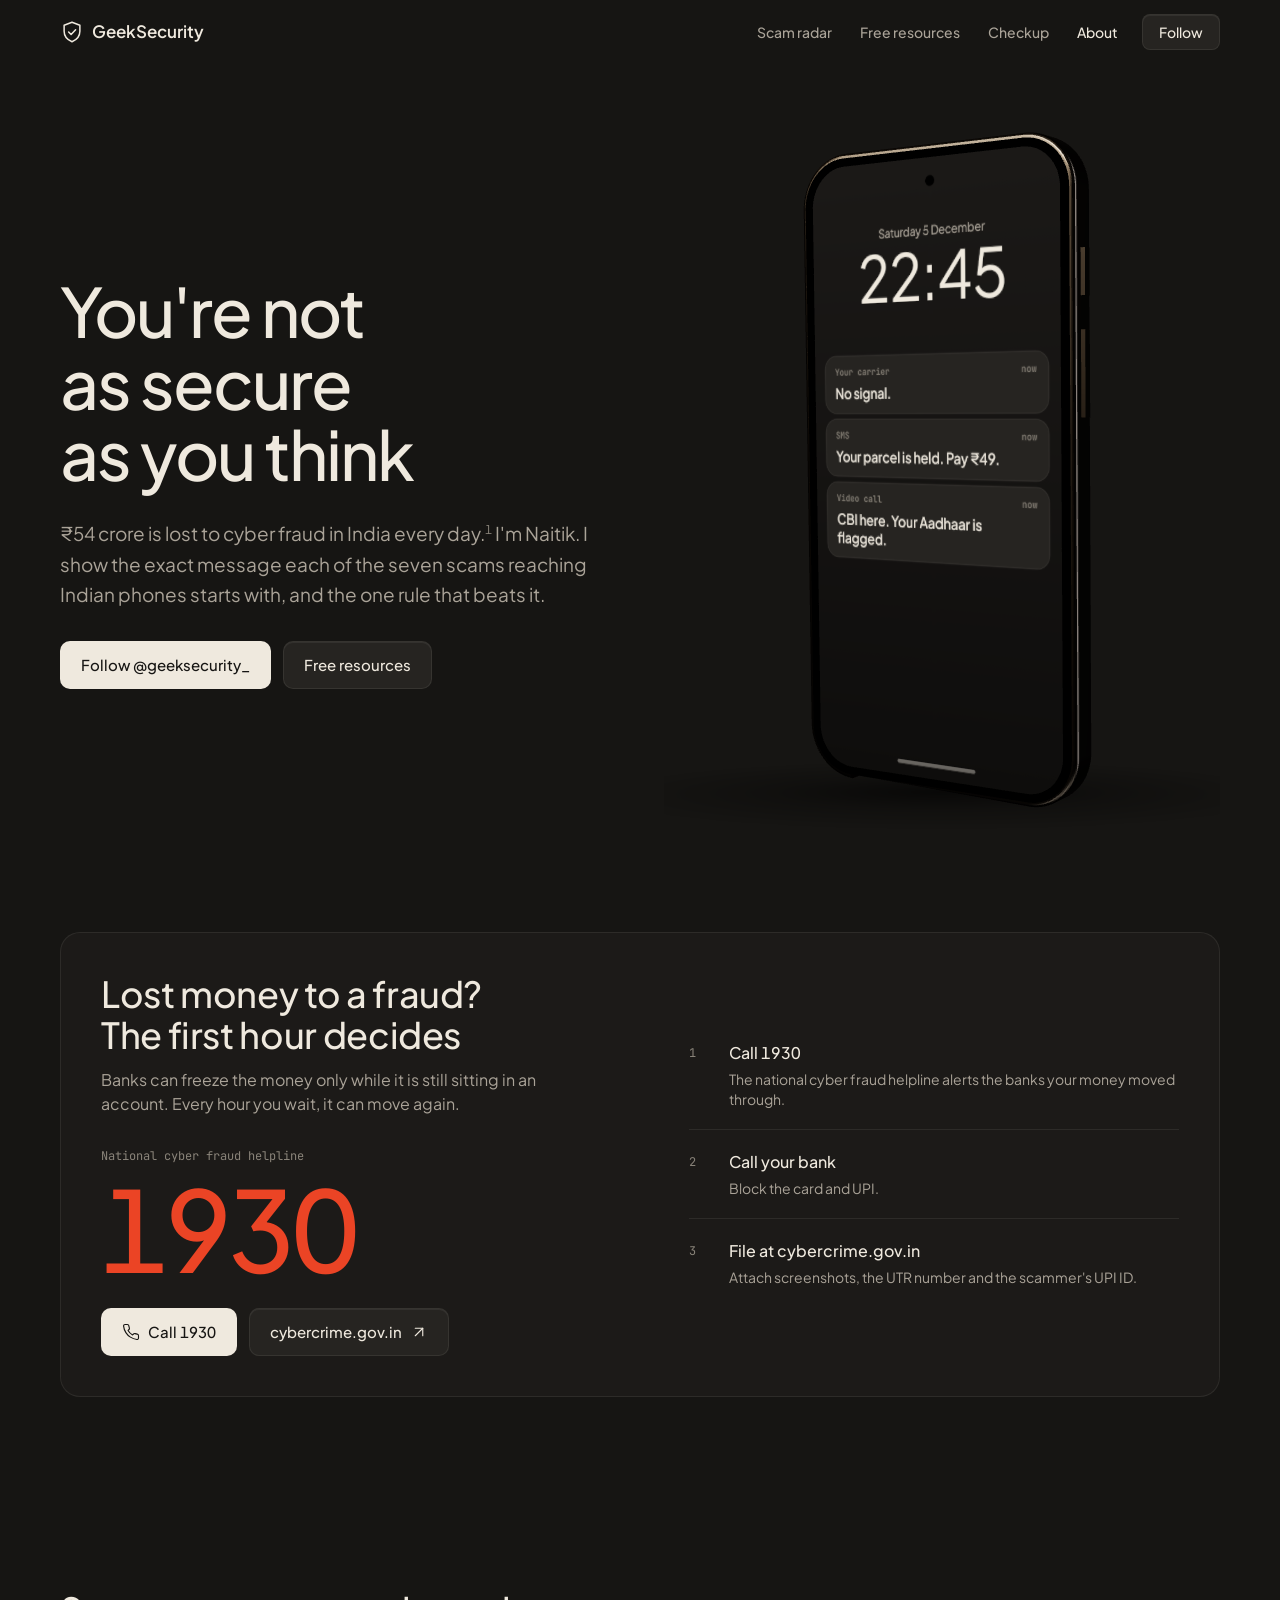
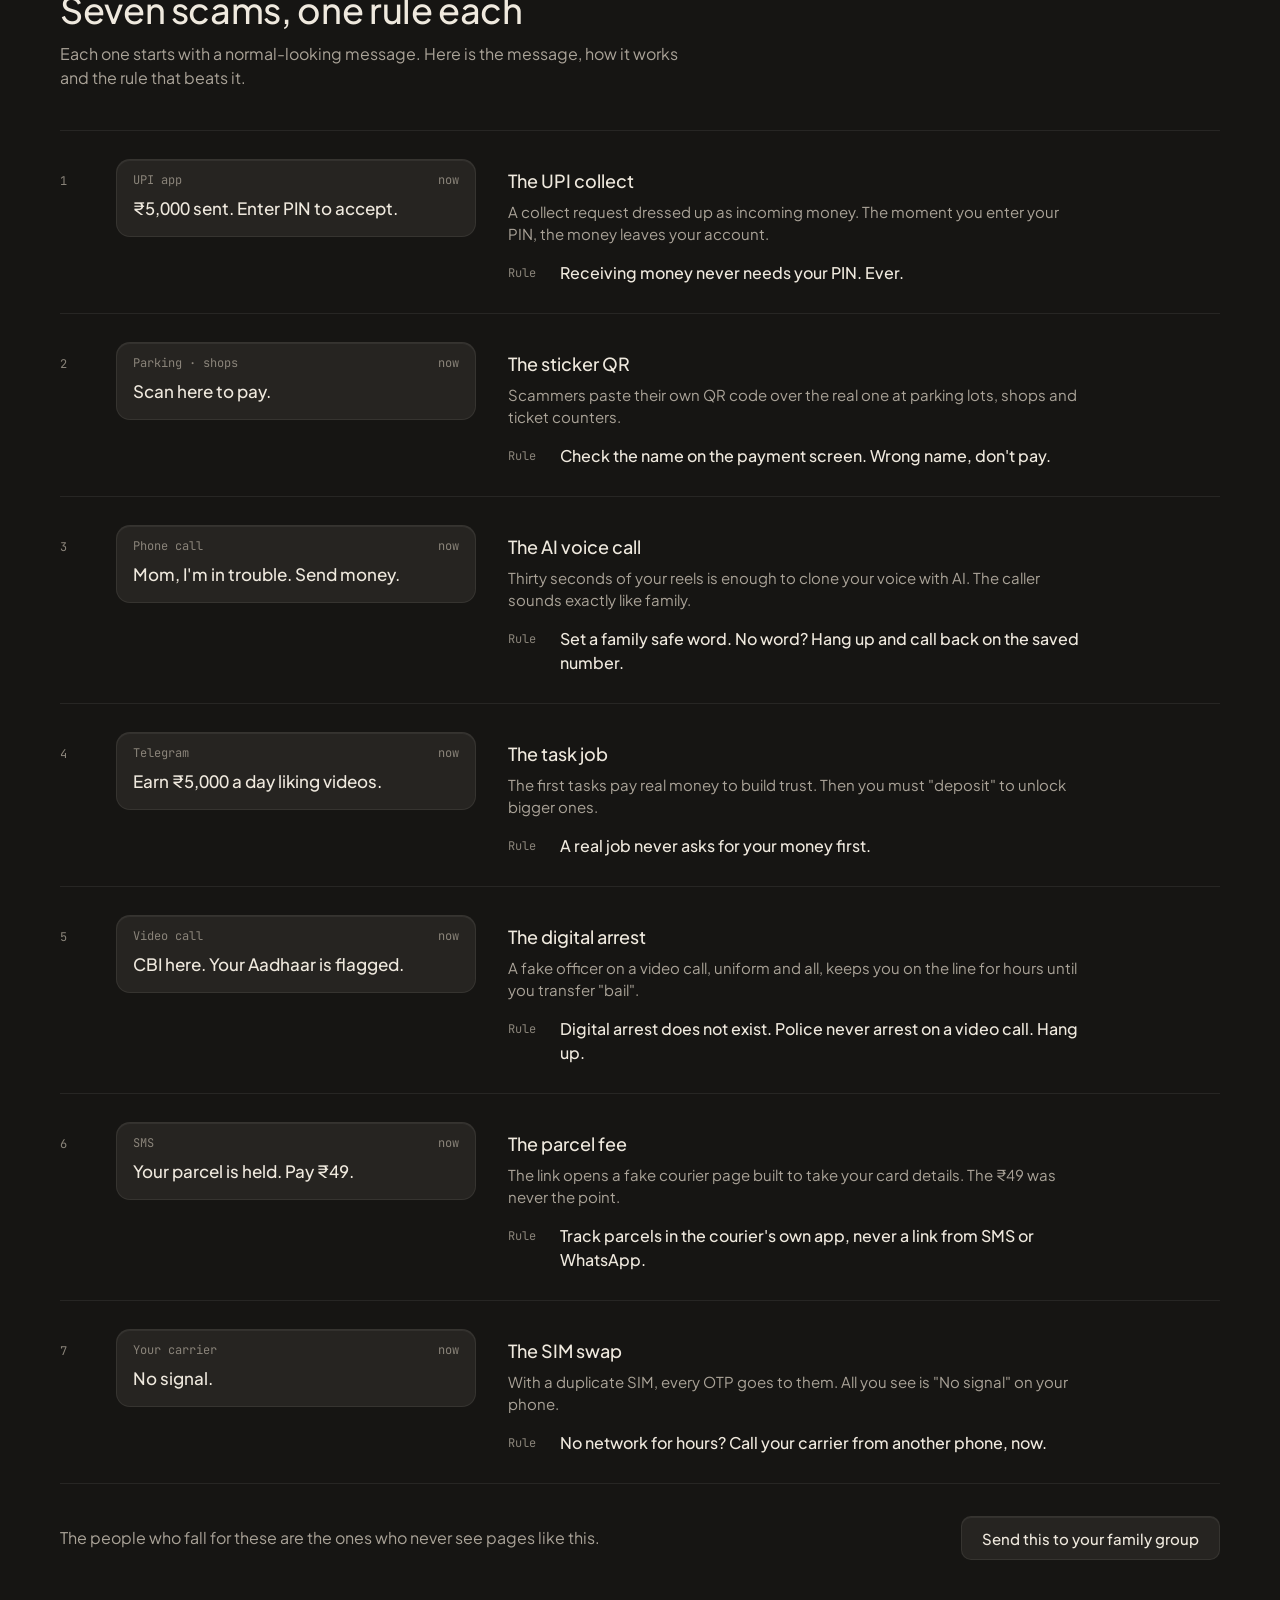
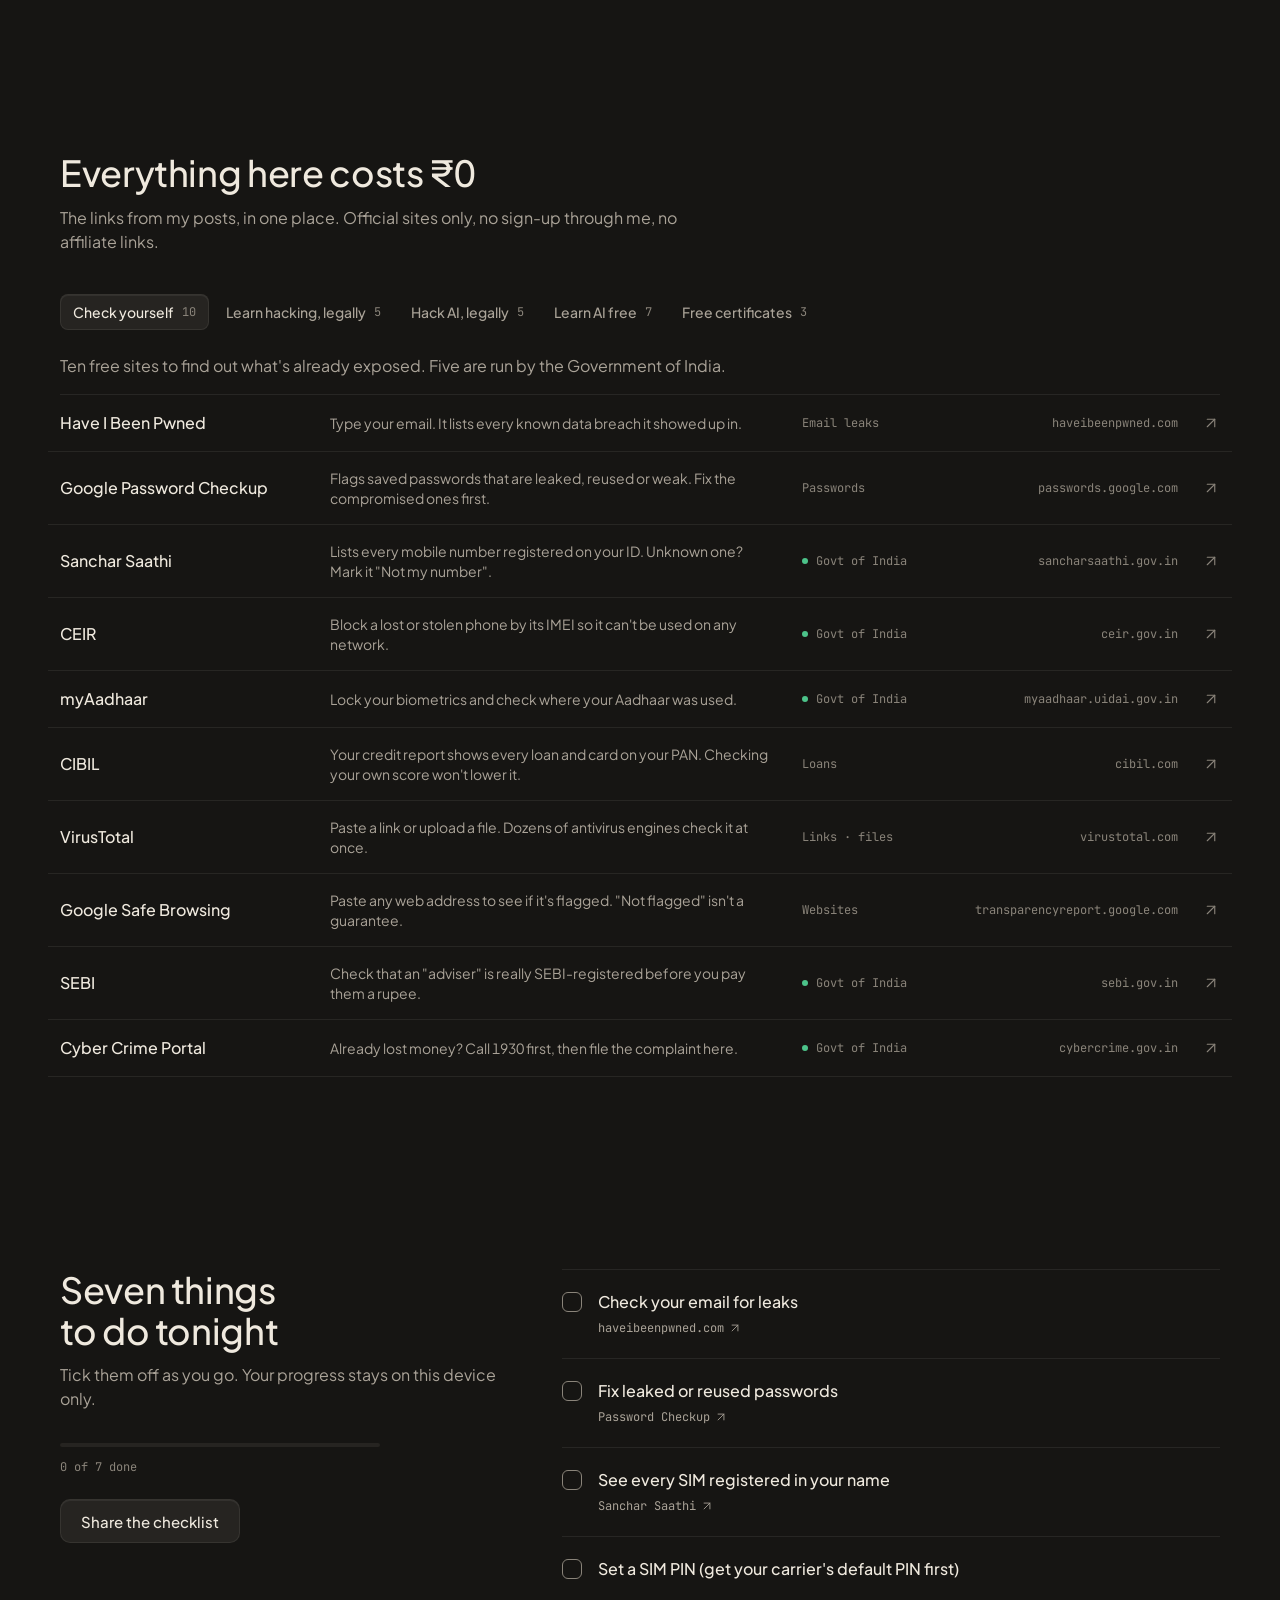
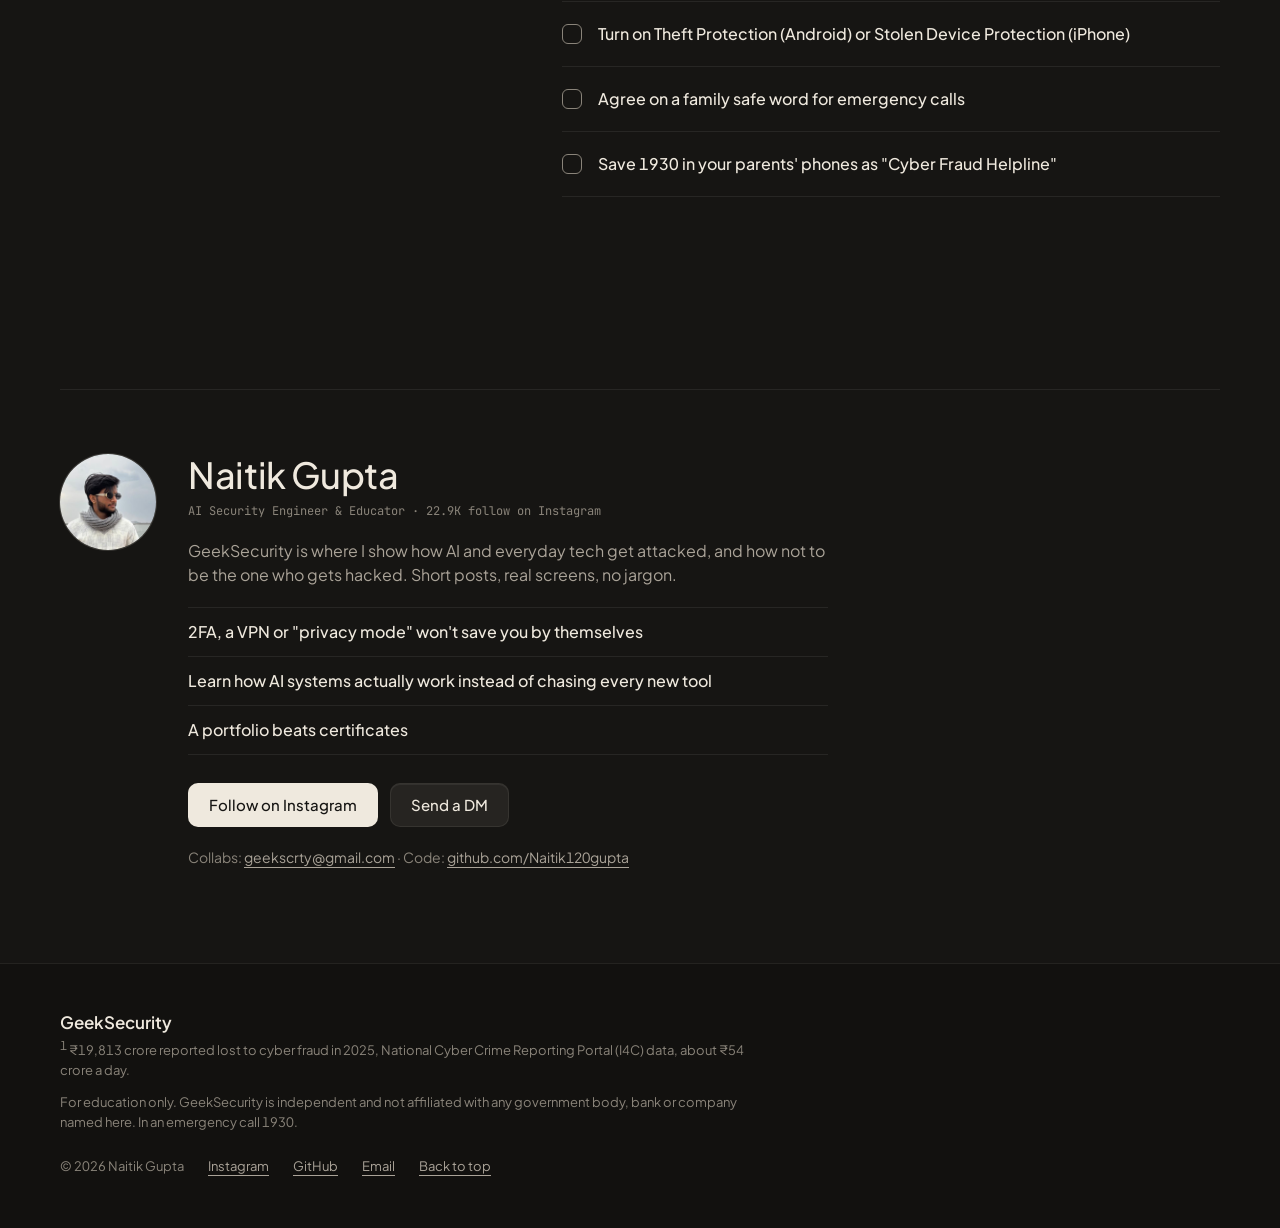
==== commit 3c0ee28b: "Restore the original headline; add GitHub link to the About section and footer Co-Authored-By: Claud" ====
--- a/index.html
+++ b/index.html
@@ -3,14 +3,14 @@
 <head>
 <meta charset="utf-8">
 <meta name="viewport" content="width=device-width, initial-scale=1, viewport-fit=cover">
-<title>GeekSecurity: the seven scams reaching Indian phones right now</title>
+<title>GeekSecurity: you're not as secure as you think</title>
 <meta name="description" content="Naitik Gupta shows the exact message each scam starts with, the one rule that beats it, free tools to check yourself and what to do in the first hour after a cyber fraud.">
 <meta name="theme-color" content="#161513">
 <link rel="canonical" href="https://geeksecurity.in/">
 <meta property="og:type" content="website">
 <meta property="og:site_name" content="GeekSecurity">
 <meta property="og:url" content="https://geeksecurity.in/">
-<meta property="og:title" content="The seven scams reaching Indian phones right now">
+<meta property="og:title" content="GeekSecurity: you're not as secure as you think">
 <meta property="og:description" content="The message each scam starts with, the one rule that beats it, and free tools to check yourself.">
 <meta property="og:image" content="https://geeksecurity.in/assets/og.png">
 <meta property="og:image:width" content="1200">
@@ -25,7 +25,7 @@
 <script type="application/ld+json">
 {"@context":"https://schema.org","@graph":[
  {"@type":"WebSite","name":"GeekSecurity","url":"https://geeksecurity.in/","inLanguage":"en-IN"},
- {"@type":"Person","name":"Naitik Gupta","alternateName":"GeekSecurity","jobTitle":"AI Security Engineer & Educator","url":"https://geeksecurity.in/","image":"https://geeksecurity.in/assets/avatar.jpg","sameAs":["https://www.instagram.com/geeksecurity_/"]}
+ {"@type":"Person","name":"Naitik Gupta","alternateName":"GeekSecurity","jobTitle":"AI Security Engineer & Educator","url":"https://geeksecurity.in/","image":"https://geeksecurity.in/assets/avatar.jpg","sameAs":["https://www.instagram.com/geeksecurity_/","https://github.com/Naitik120gupta"]}
 ]}
 </script>
 </head>
@@ -58,8 +58,8 @@
 <section class="hero" id="top">
   <div class="wrap hero-grid">
     <div class="hero-copy">
-      <h1>The seven scams reaching Indian phones right now</h1>
-      <p class="lede">₹54 crore is lost to cyber fraud in India every day.<sup><a href="#src">1</a></sup> I'm Naitik. I show the exact message each scam starts with, and the one rule that beats it.</p>
+      <h1>You're not as secure as you think</h1>
+      <p class="lede">₹54 crore is lost to cyber fraud in India every day.<sup><a href="#src">1</a></sup> I'm Naitik. I show the exact message each of the seven scams reaching Indian phones starts with, and the one rule that beats it.</p>
       <div class="cta-row">
         <a class="btn btn-lg btn-primary" href="https://www.instagram.com/geeksecurity_/" target="_blank" rel="noopener">Follow @geeksecurity_</a>
         <a class="btn btn-lg" href="#resources">Free resources</a>
@@ -149,7 +149,7 @@
         <a class="btn btn-primary" href="https://www.instagram.com/geeksecurity_/" target="_blank" rel="noopener">Follow on Instagram</a>
         <a class="btn" href="https://ig.me/m/geeksecurity_" target="_blank" rel="noopener">Send a DM</a>
       </div>
-      <p class="contact">Collabs: <a href="mailto:geekscrty@gmail.com">geekscrty@gmail.com</a></p>
+      <p class="contact">Collabs: <a href="mailto:geekscrty@gmail.com">geekscrty@gmail.com</a> · Code: <a href="https://github.com/Naitik120gupta" target="_blank" rel="noopener me">github.com/Naitik120gupta</a></p>
     </div>
   </div>
 </section>
@@ -158,10 +158,9 @@
 <footer class="foot">
   <div class="wrap">
     <p class="foot-brand">GeekSecurity</p>
-    <p>You're not as secure as you think.</p>
     <p id="src"><sup>1</sup> ₹19,813 crore reported lost to cyber fraud in 2025, National Cyber Crime Reporting Portal (I4C) data, about ₹54 crore a day.</p>
     <p>For education only. GeekSecurity is independent and not affiliated with any government body, bank or company named here. In an emergency call 1930.</p>
-    <p class="foot-row"><span>© <span id="year">2026</span> Naitik Gupta</span><a href="https://www.instagram.com/geeksecurity_/" target="_blank" rel="noopener">Instagram</a><a href="mailto:geekscrty@gmail.com">Email</a><a href="#top">Back to top</a></p>
+    <p class="foot-row"><span>© <span id="year">2026</span> Naitik Gupta</span><a href="https://www.instagram.com/geeksecurity_/" target="_blank" rel="noopener">Instagram</a><a href="https://github.com/Naitik120gupta" target="_blank" rel="noopener me">GitHub</a><a href="mailto:geekscrty@gmail.com">Email</a><a href="#top">Back to top</a></p>
   </div>
 </footer>
 
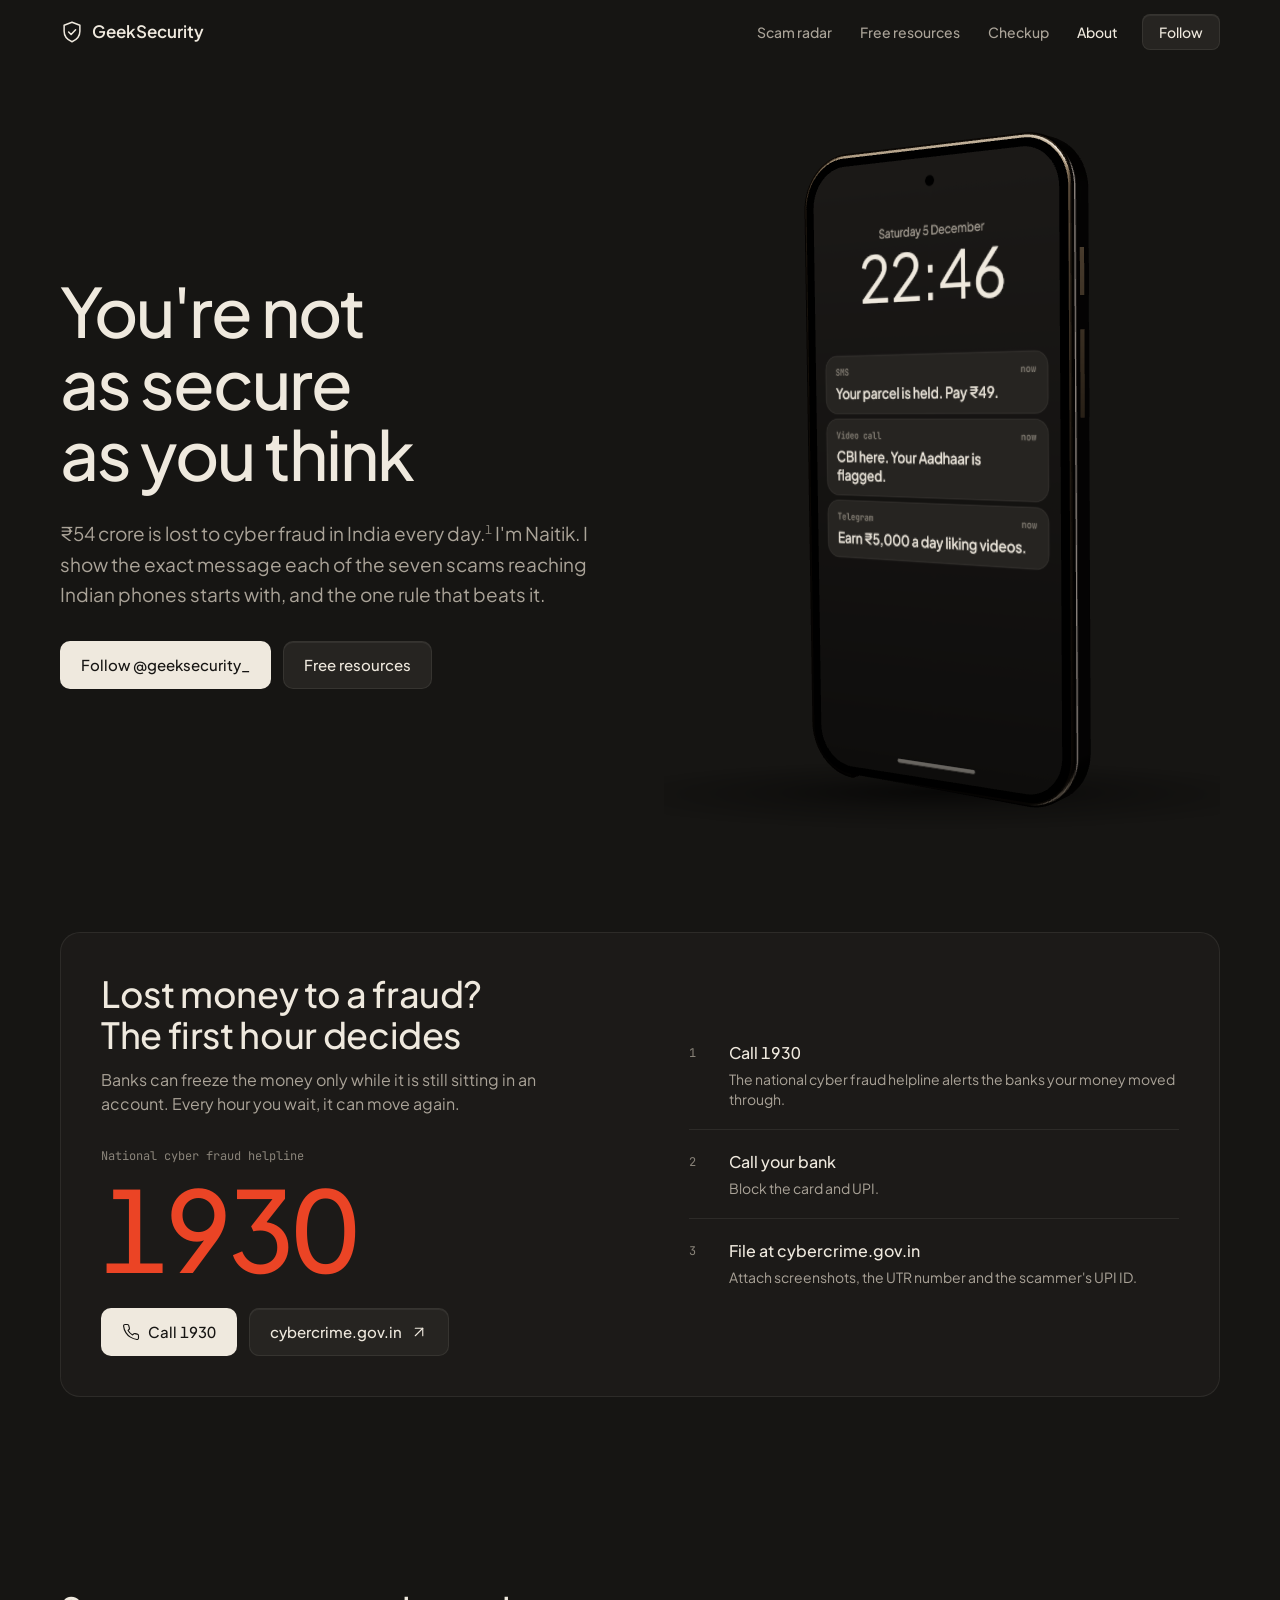
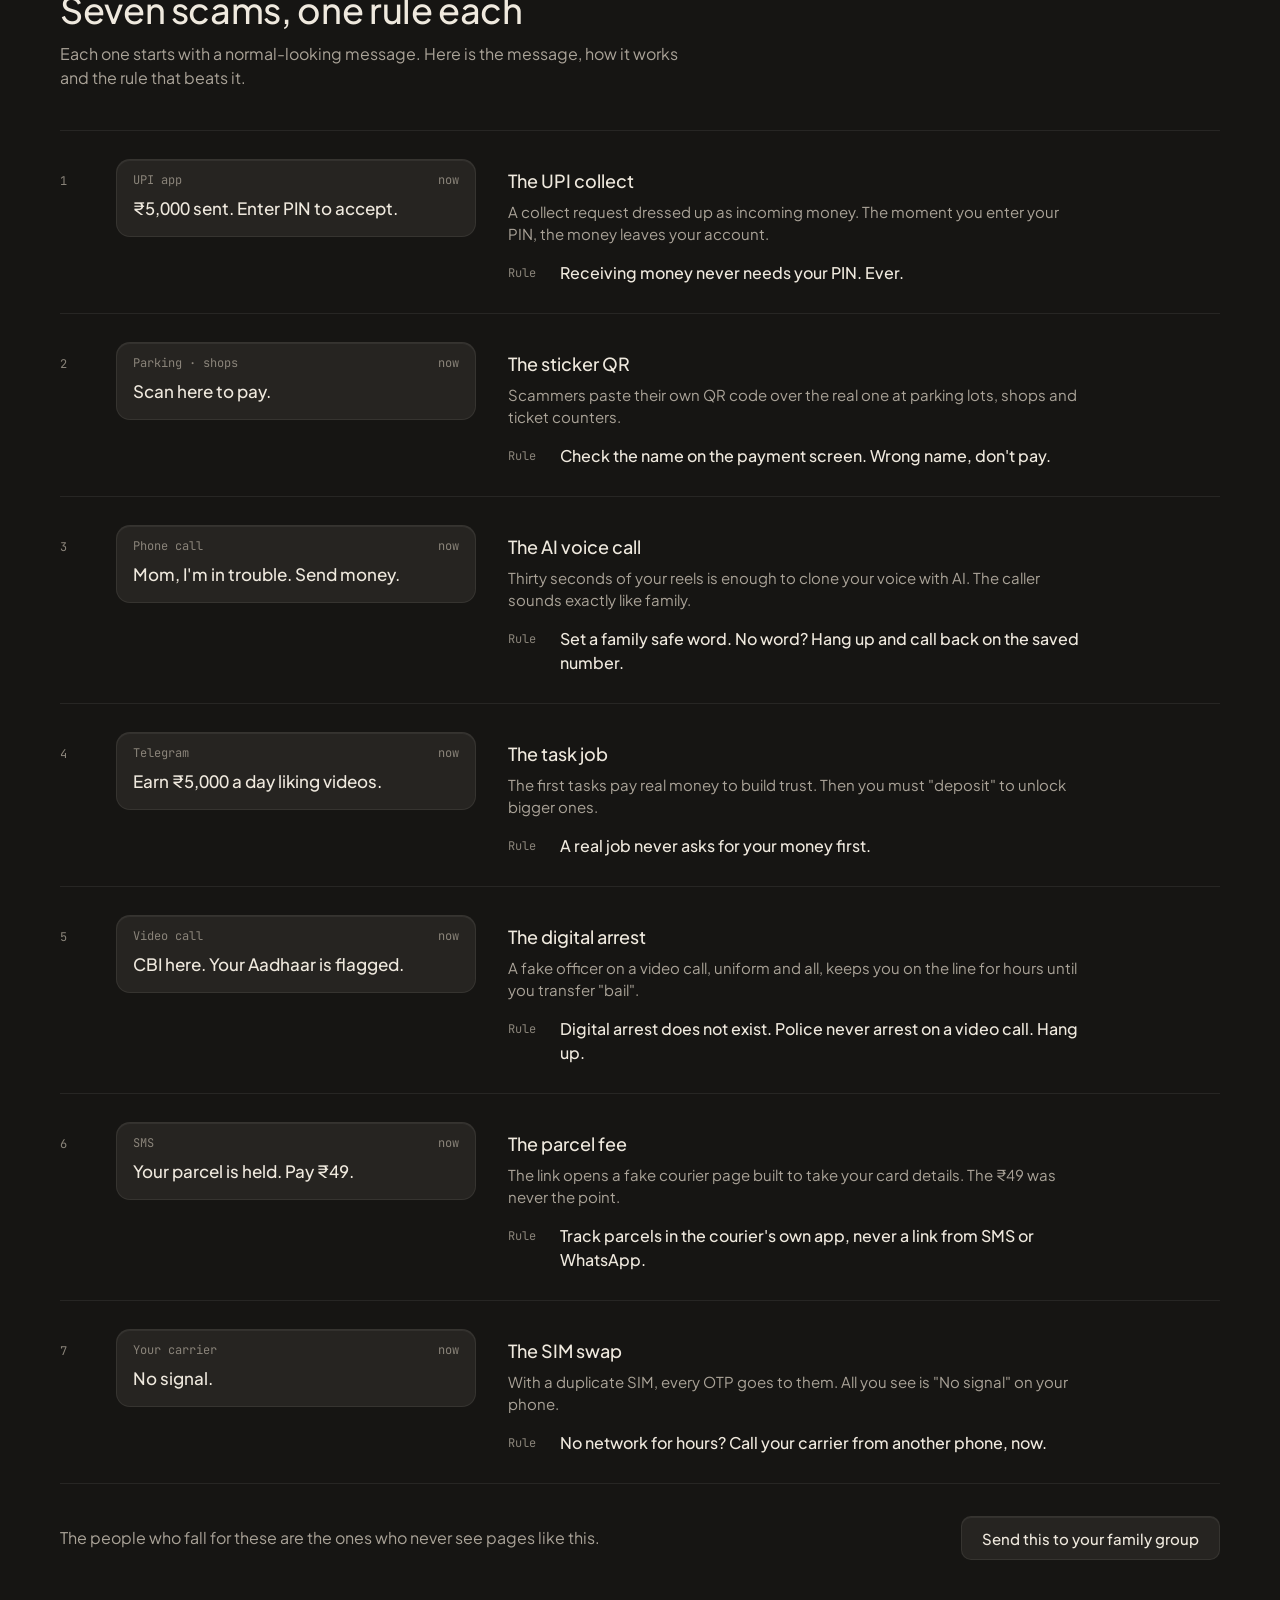
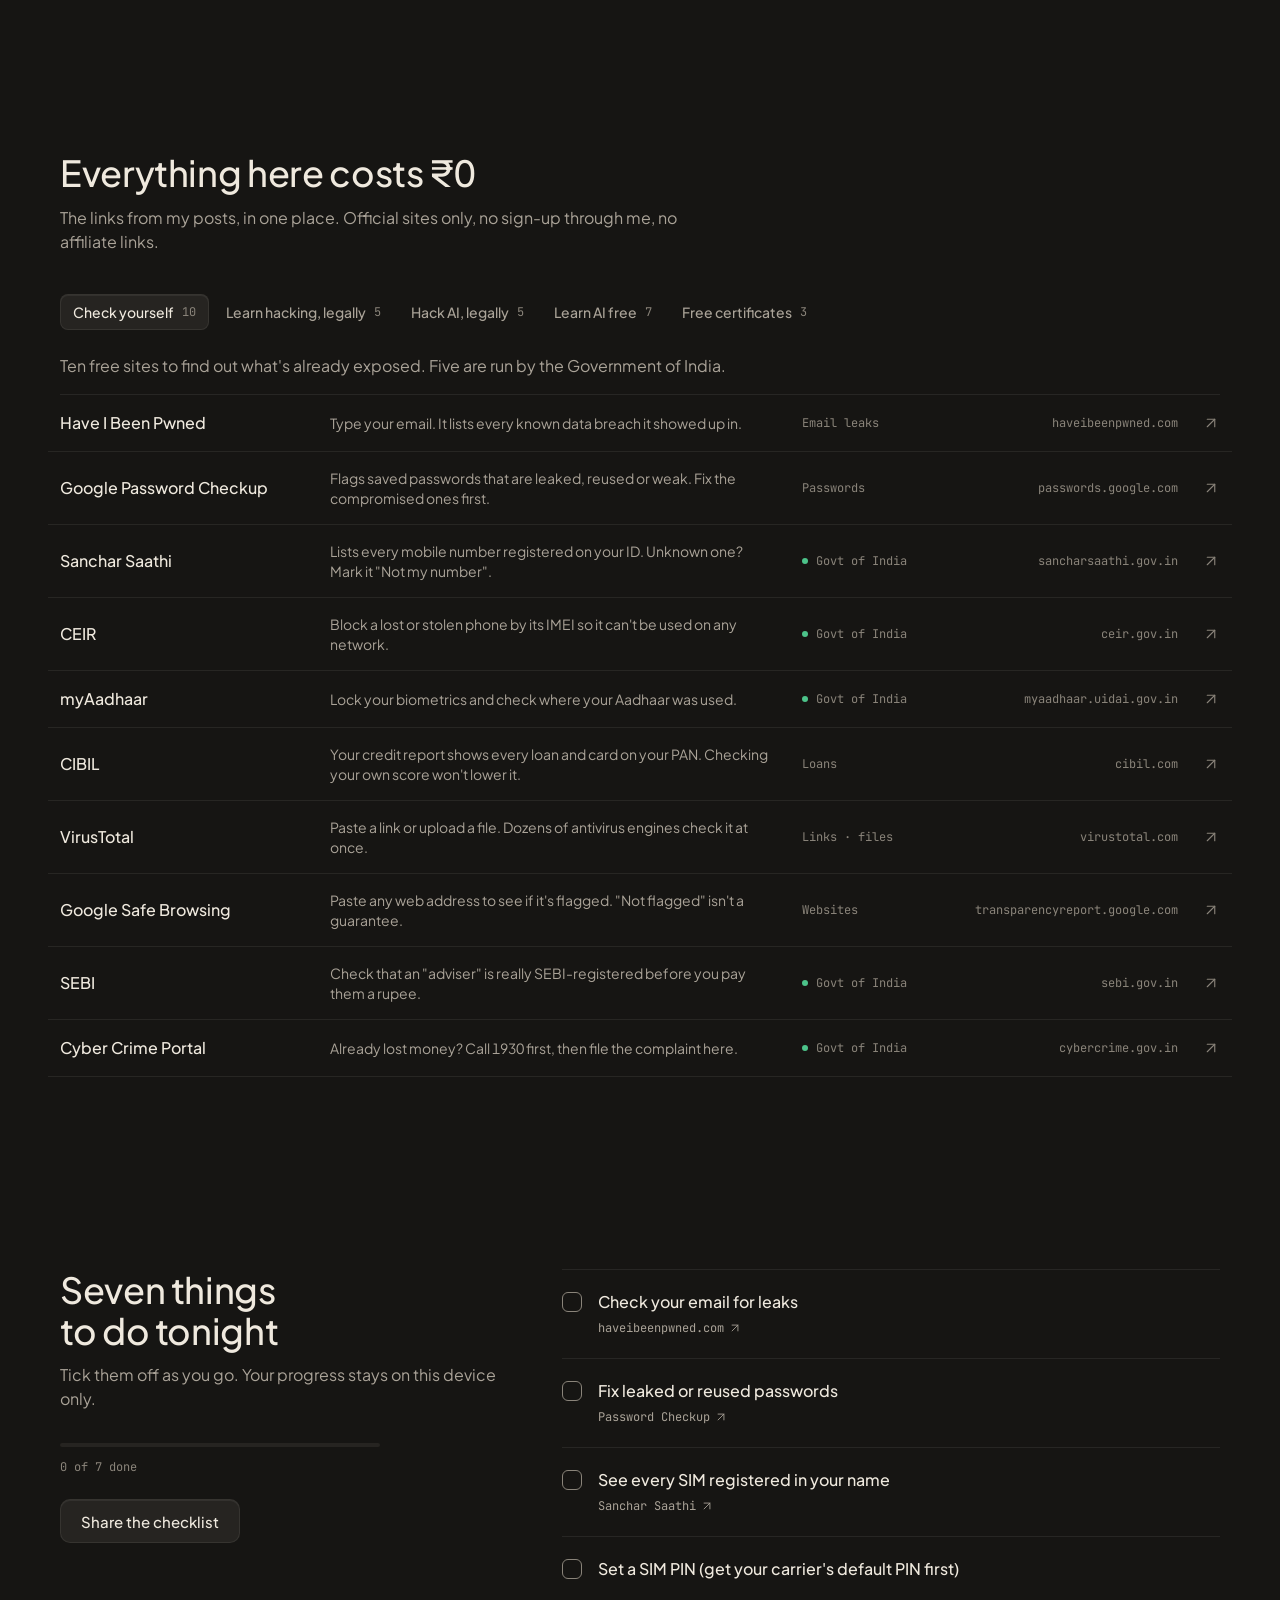
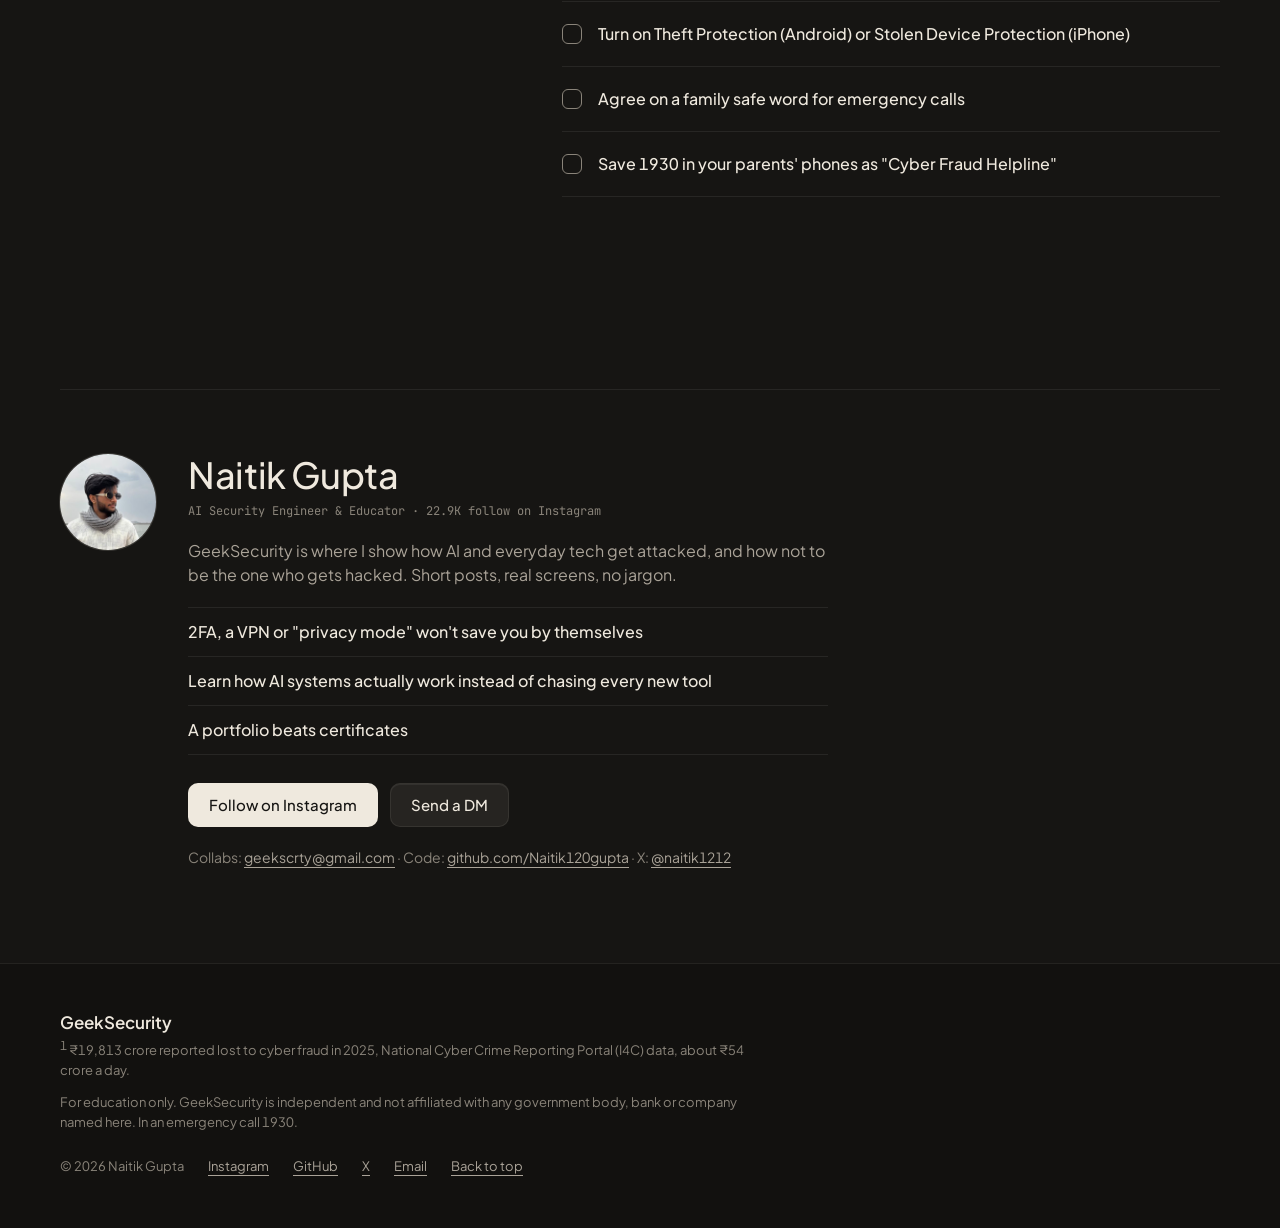
==== commit 2f338d8e: "Add X link to the About section and footer Co-Authored-By: Claude Fable 5.2 <noreply@anthropic.com>" ====
--- a/index.html
+++ b/index.html
@@ -25,7 +25,7 @@
 <script type="application/ld+json">
 {"@context":"https://schema.org","@graph":[
  {"@type":"WebSite","name":"GeekSecurity","url":"https://geeksecurity.in/","inLanguage":"en-IN"},
- {"@type":"Person","name":"Naitik Gupta","alternateName":"GeekSecurity","jobTitle":"AI Security Engineer & Educator","url":"https://geeksecurity.in/","image":"https://geeksecurity.in/assets/avatar.jpg","sameAs":["https://www.instagram.com/geeksecurity_/","https://github.com/Naitik120gupta"]}
+ {"@type":"Person","name":"Naitik Gupta","alternateName":"GeekSecurity","jobTitle":"AI Security Engineer & Educator","url":"https://geeksecurity.in/","image":"https://geeksecurity.in/assets/avatar.jpg","sameAs":["https://www.instagram.com/geeksecurity_/","https://github.com/Naitik120gupta","https://x.com/naitik1212"]}
 ]}
 </script>
 </head>
@@ -149,7 +149,7 @@
         <a class="btn btn-primary" href="https://www.instagram.com/geeksecurity_/" target="_blank" rel="noopener">Follow on Instagram</a>
         <a class="btn" href="https://ig.me/m/geeksecurity_" target="_blank" rel="noopener">Send a DM</a>
       </div>
-      <p class="contact">Collabs: <a href="mailto:geekscrty@gmail.com">geekscrty@gmail.com</a> · Code: <a href="https://github.com/Naitik120gupta" target="_blank" rel="noopener me">github.com/Naitik120gupta</a></p>
+      <p class="contact">Collabs: <a href="mailto:geekscrty@gmail.com">geekscrty@gmail.com</a> · Code: <a href="https://github.com/Naitik120gupta" target="_blank" rel="noopener me">github.com/Naitik120gupta</a> · X: <a href="https://x.com/naitik1212" target="_blank" rel="noopener me">@naitik1212</a></p>
     </div>
   </div>
 </section>
@@ -160,7 +160,7 @@
     <p class="foot-brand">GeekSecurity</p>
     <p id="src"><sup>1</sup> ₹19,813 crore reported lost to cyber fraud in 2025, National Cyber Crime Reporting Portal (I4C) data, about ₹54 crore a day.</p>
     <p>For education only. GeekSecurity is independent and not affiliated with any government body, bank or company named here. In an emergency call 1930.</p>
-    <p class="foot-row"><span>© <span id="year">2026</span> Naitik Gupta</span><a href="https://www.instagram.com/geeksecurity_/" target="_blank" rel="noopener">Instagram</a><a href="https://github.com/Naitik120gupta" target="_blank" rel="noopener me">GitHub</a><a href="mailto:geekscrty@gmail.com">Email</a><a href="#top">Back to top</a></p>
+    <p class="foot-row"><span>© <span id="year">2026</span> Naitik Gupta</span><a href="https://www.instagram.com/geeksecurity_/" target="_blank" rel="noopener">Instagram</a><a href="https://github.com/Naitik120gupta" target="_blank" rel="noopener me">GitHub</a><a href="https://x.com/naitik1212" target="_blank" rel="noopener me">X</a><a href="mailto:geekscrty@gmail.com">Email</a><a href="#top">Back to top</a></p>
   </div>
 </footer>
 
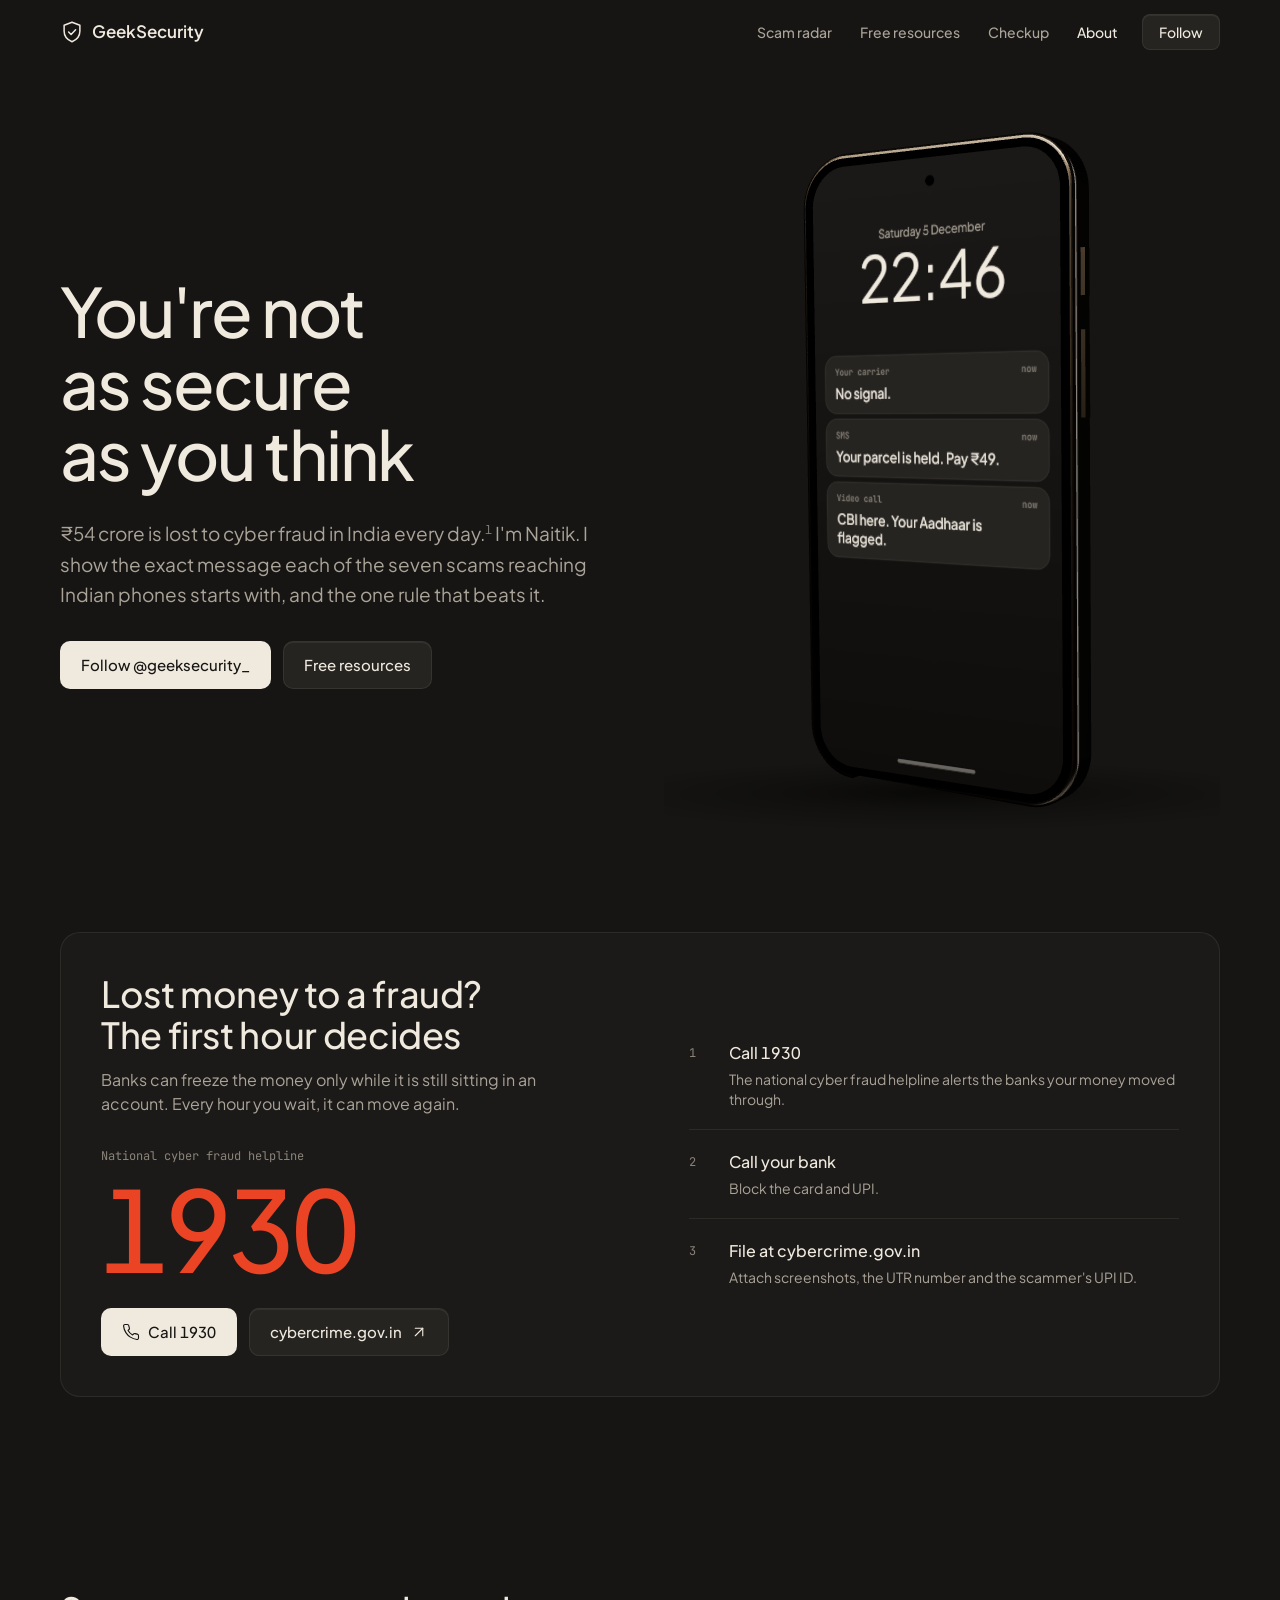
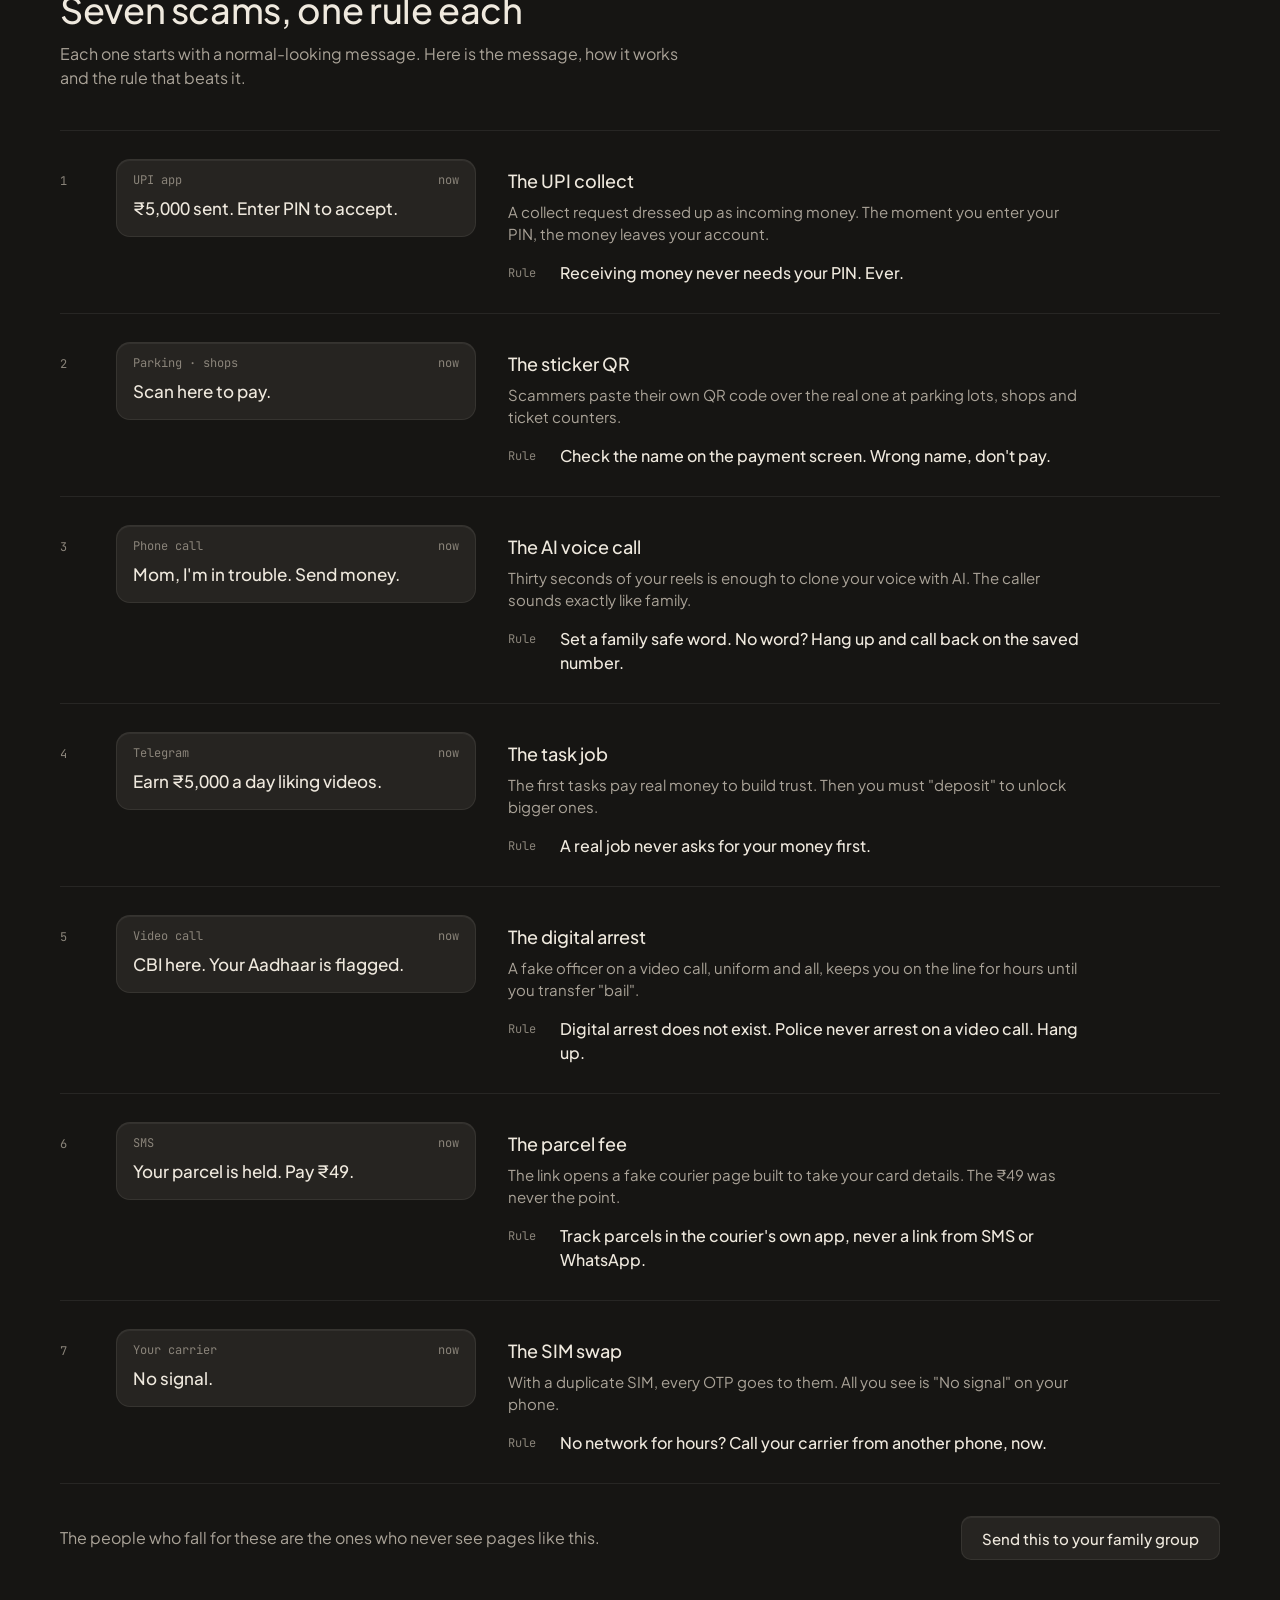
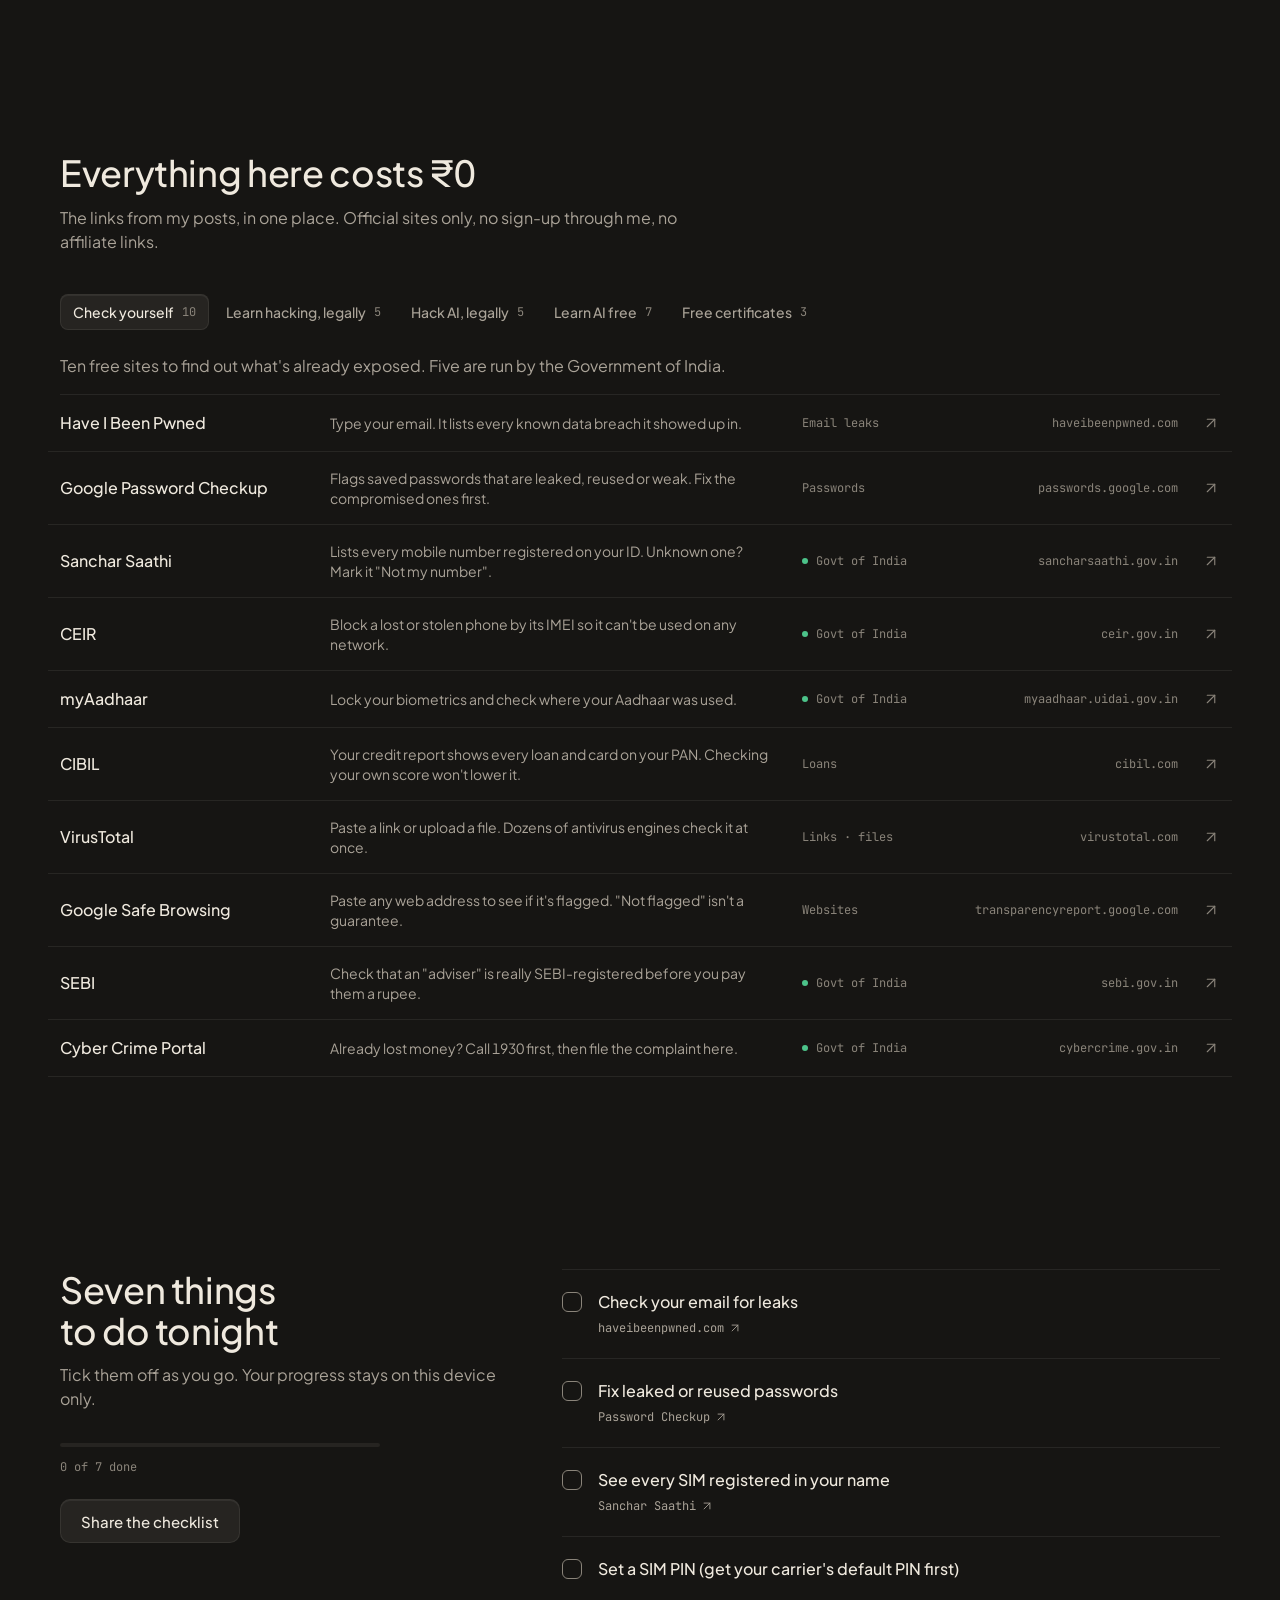
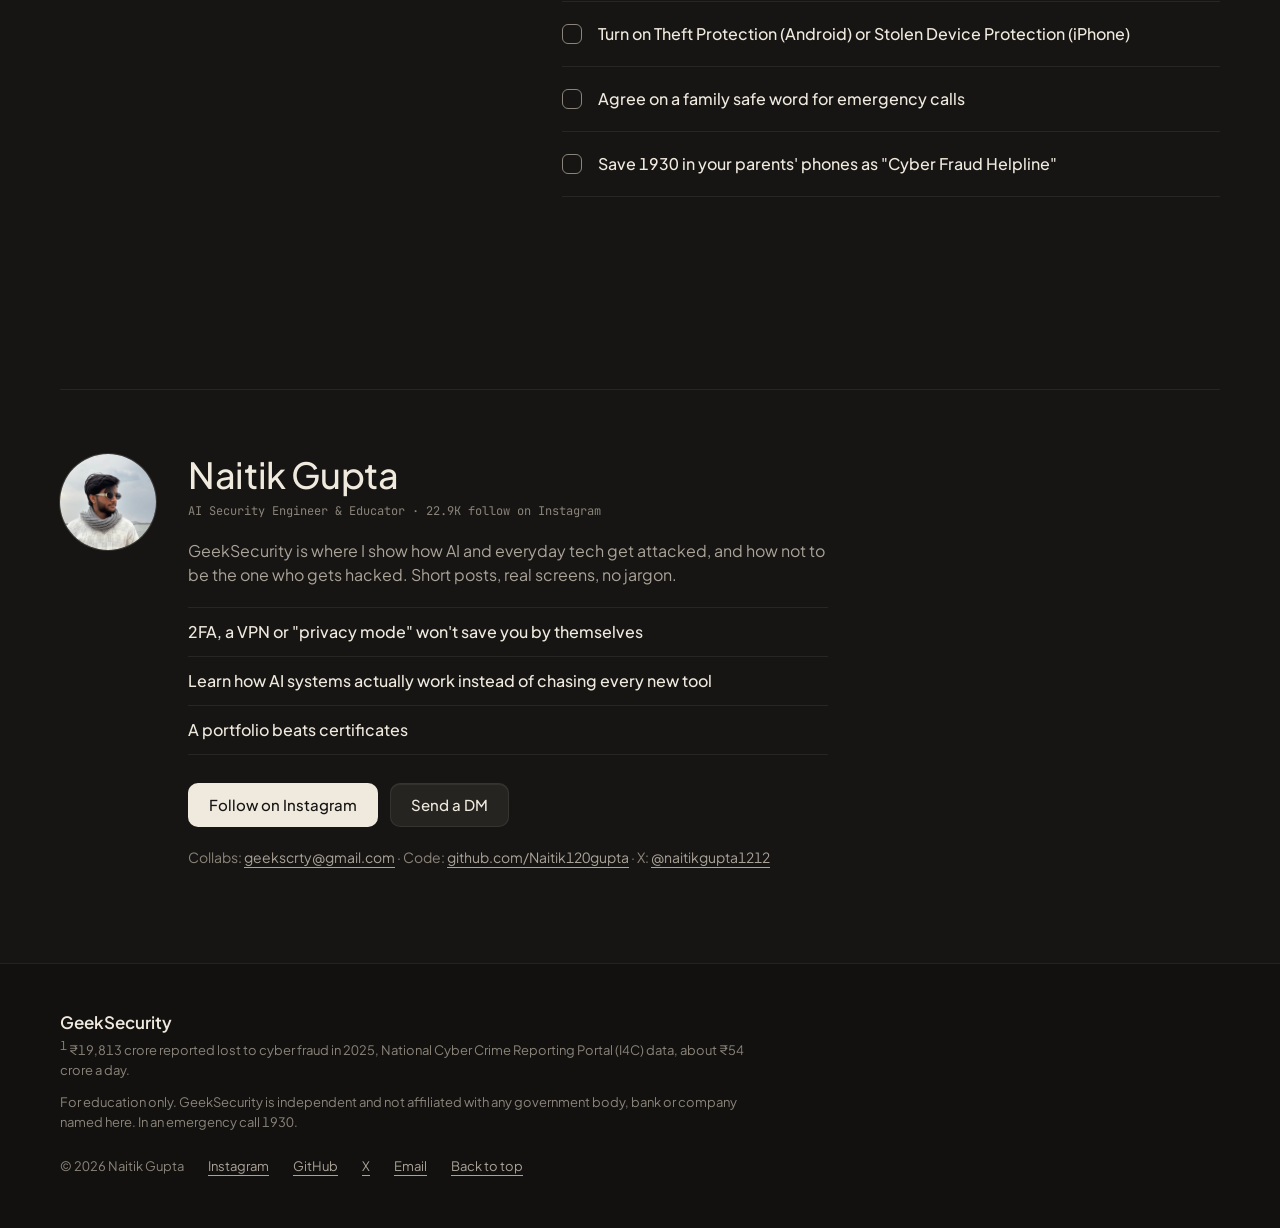
==== commit b688bf00: "Fix X handle: naitikgupta1212 Co-Authored-By: Claude Fable 5.2 <noreply@anthropic.com>" ====
--- a/index.html
+++ b/index.html
@@ -25,7 +25,7 @@
 <script type="application/ld+json">
 {"@context":"https://schema.org","@graph":[
  {"@type":"WebSite","name":"GeekSecurity","url":"https://geeksecurity.in/","inLanguage":"en-IN"},
- {"@type":"Person","name":"Naitik Gupta","alternateName":"GeekSecurity","jobTitle":"AI Security Engineer & Educator","url":"https://geeksecurity.in/","image":"https://geeksecurity.in/assets/avatar.jpg","sameAs":["https://www.instagram.com/geeksecurity_/","https://github.com/Naitik120gupta","https://x.com/naitik1212"]}
+ {"@type":"Person","name":"Naitik Gupta","alternateName":"GeekSecurity","jobTitle":"AI Security Engineer & Educator","url":"https://geeksecurity.in/","image":"https://geeksecurity.in/assets/avatar.jpg","sameAs":["https://www.instagram.com/geeksecurity_/","https://github.com/Naitik120gupta","https://x.com/naitikgupta1212"]}
 ]}
 </script>
 </head>
@@ -149,7 +149,7 @@
         <a class="btn btn-primary" href="https://www.instagram.com/geeksecurity_/" target="_blank" rel="noopener">Follow on Instagram</a>
         <a class="btn" href="https://ig.me/m/geeksecurity_" target="_blank" rel="noopener">Send a DM</a>
       </div>
-      <p class="contact">Collabs: <a href="mailto:geekscrty@gmail.com">geekscrty@gmail.com</a> · Code: <a href="https://github.com/Naitik120gupta" target="_blank" rel="noopener me">github.com/Naitik120gupta</a> · X: <a href="https://x.com/naitik1212" target="_blank" rel="noopener me">@naitik1212</a></p>
+      <p class="contact">Collabs: <a href="mailto:geekscrty@gmail.com">geekscrty@gmail.com</a> · Code: <a href="https://github.com/Naitik120gupta" target="_blank" rel="noopener me">github.com/Naitik120gupta</a> · X: <a href="https://x.com/naitikgupta1212" target="_blank" rel="noopener me">@naitikgupta1212</a></p>
     </div>
   </div>
 </section>
@@ -160,7 +160,7 @@
     <p class="foot-brand">GeekSecurity</p>
     <p id="src"><sup>1</sup> ₹19,813 crore reported lost to cyber fraud in 2025, National Cyber Crime Reporting Portal (I4C) data, about ₹54 crore a day.</p>
     <p>For education only. GeekSecurity is independent and not affiliated with any government body, bank or company named here. In an emergency call 1930.</p>
-    <p class="foot-row"><span>© <span id="year">2026</span> Naitik Gupta</span><a href="https://www.instagram.com/geeksecurity_/" target="_blank" rel="noopener">Instagram</a><a href="https://github.com/Naitik120gupta" target="_blank" rel="noopener me">GitHub</a><a href="https://x.com/naitik1212" target="_blank" rel="noopener me">X</a><a href="mailto:geekscrty@gmail.com">Email</a><a href="#top">Back to top</a></p>
+    <p class="foot-row"><span>© <span id="year">2026</span> Naitik Gupta</span><a href="https://www.instagram.com/geeksecurity_/" target="_blank" rel="noopener">Instagram</a><a href="https://github.com/Naitik120gupta" target="_blank" rel="noopener me">GitHub</a><a href="https://x.com/naitikgupta1212" target="_blank" rel="noopener me">X</a><a href="mailto:geekscrty@gmail.com">Email</a><a href="#top">Back to top</a></p>
   </div>
 </footer>
 
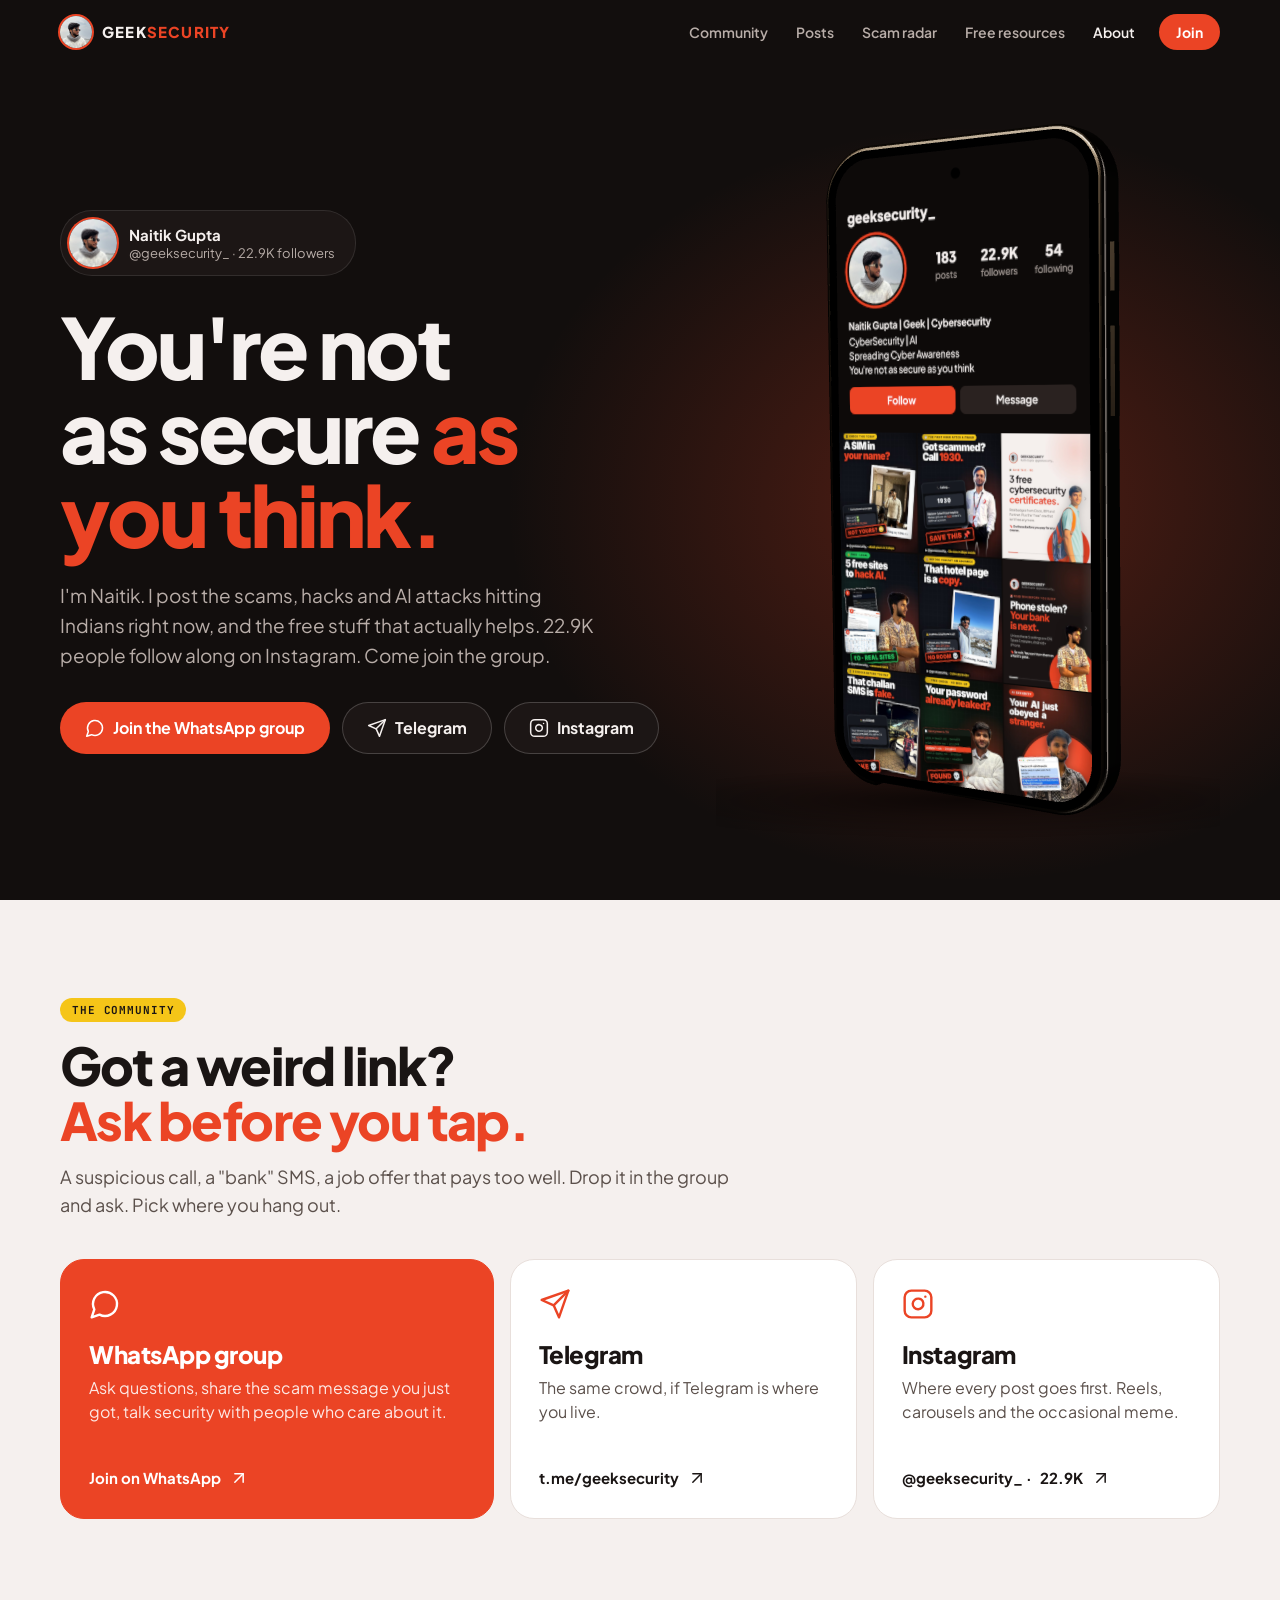
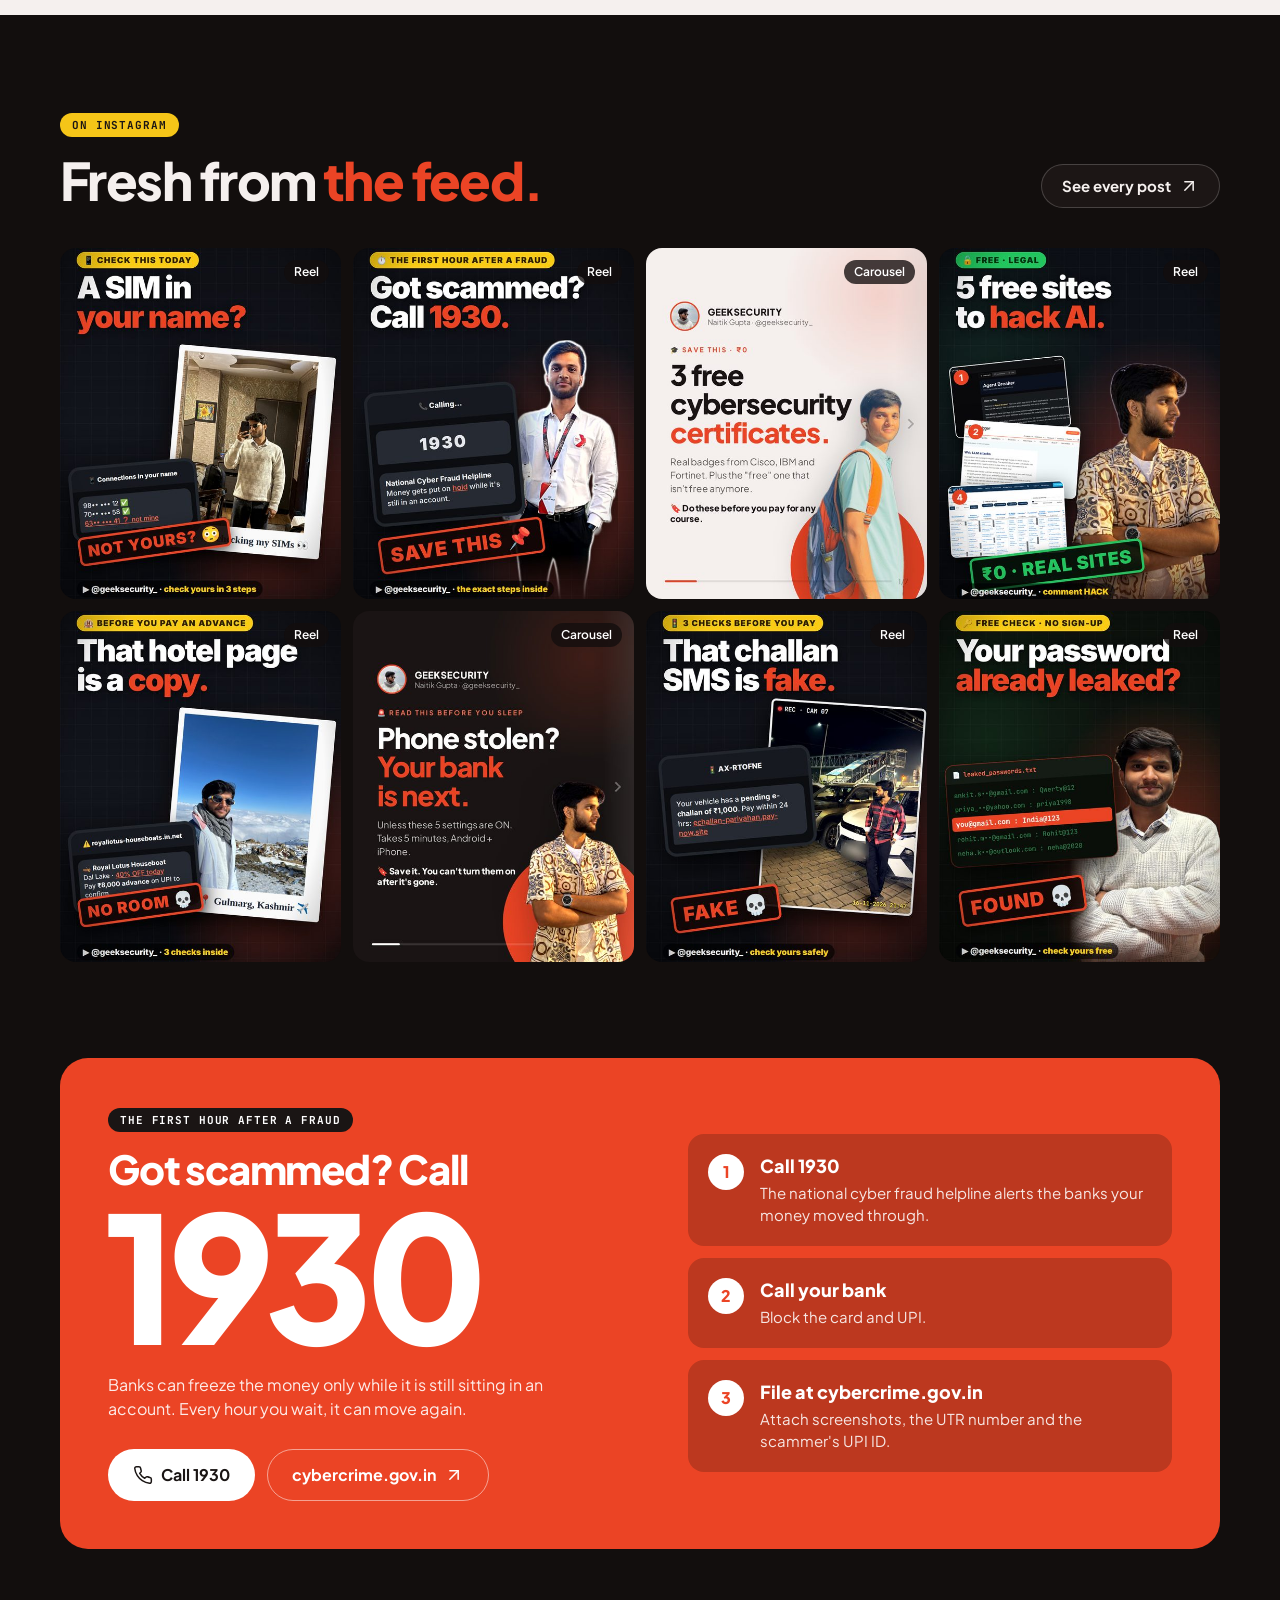
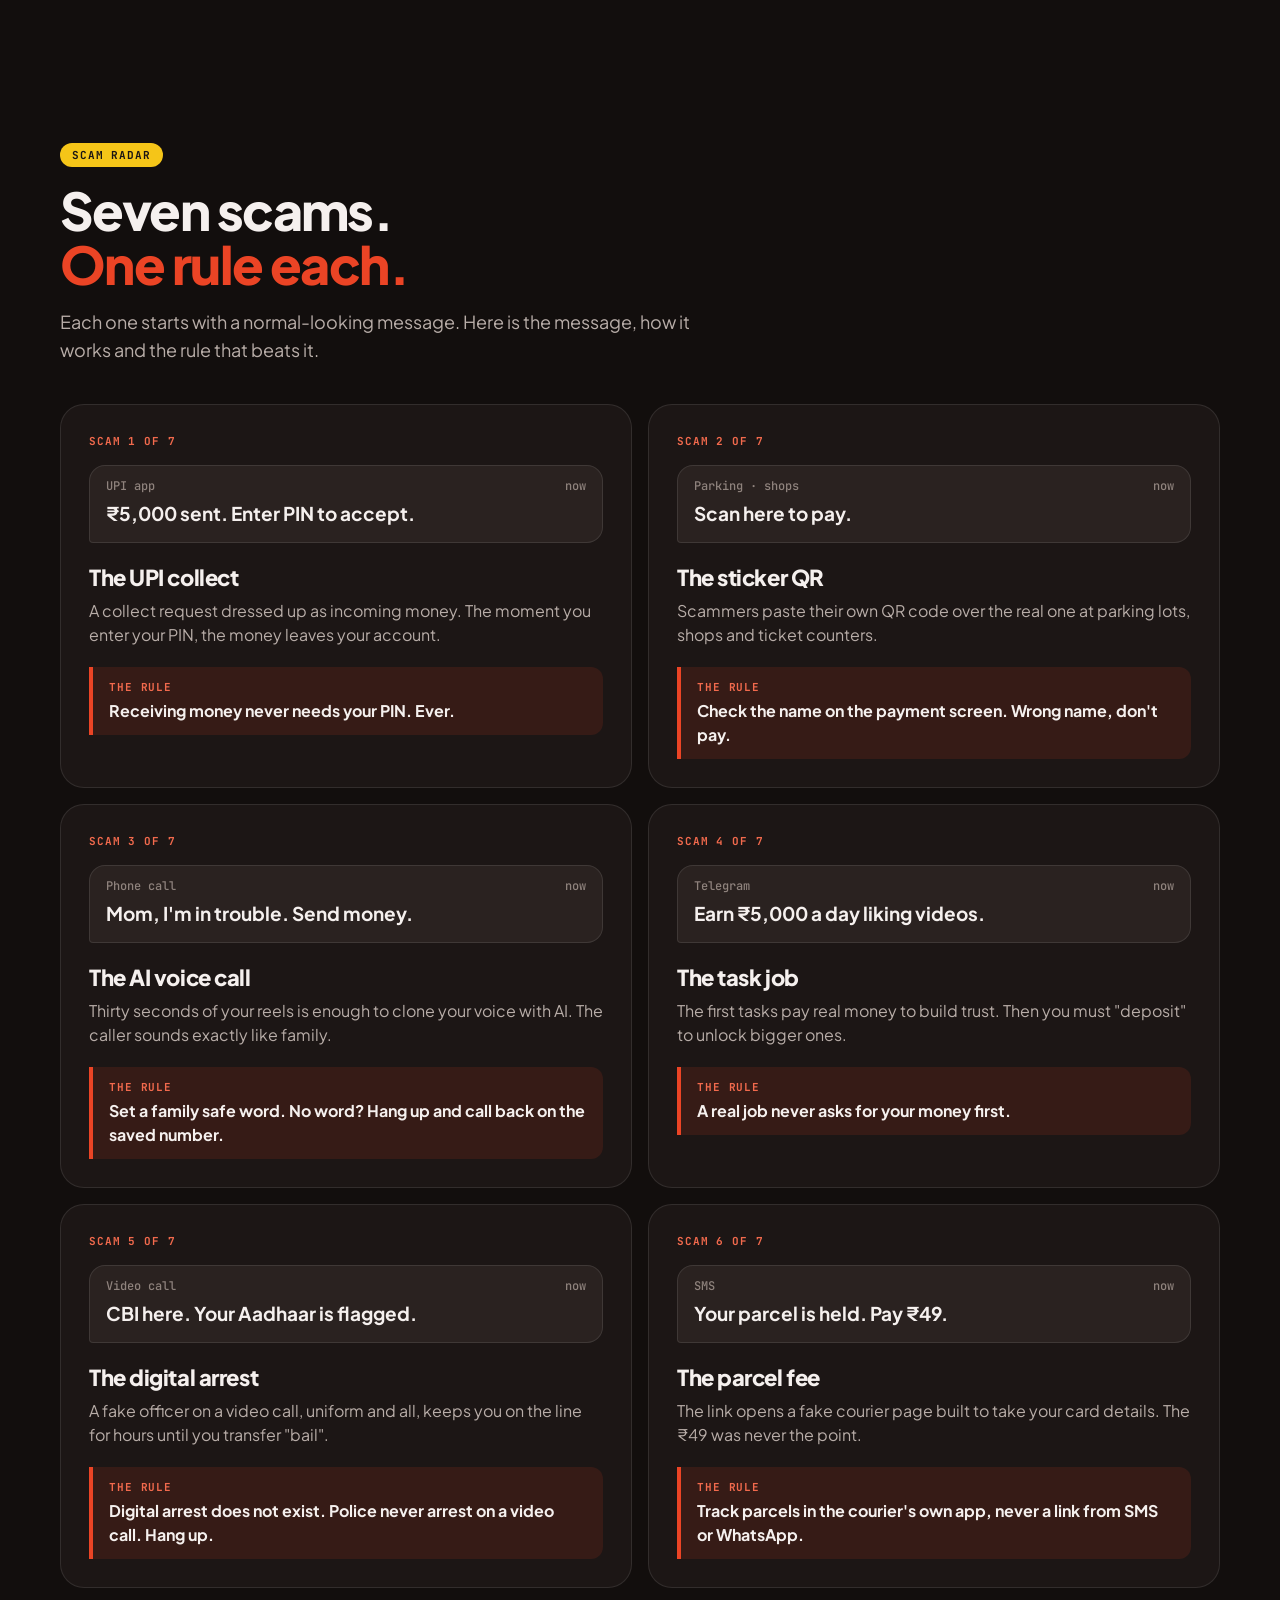
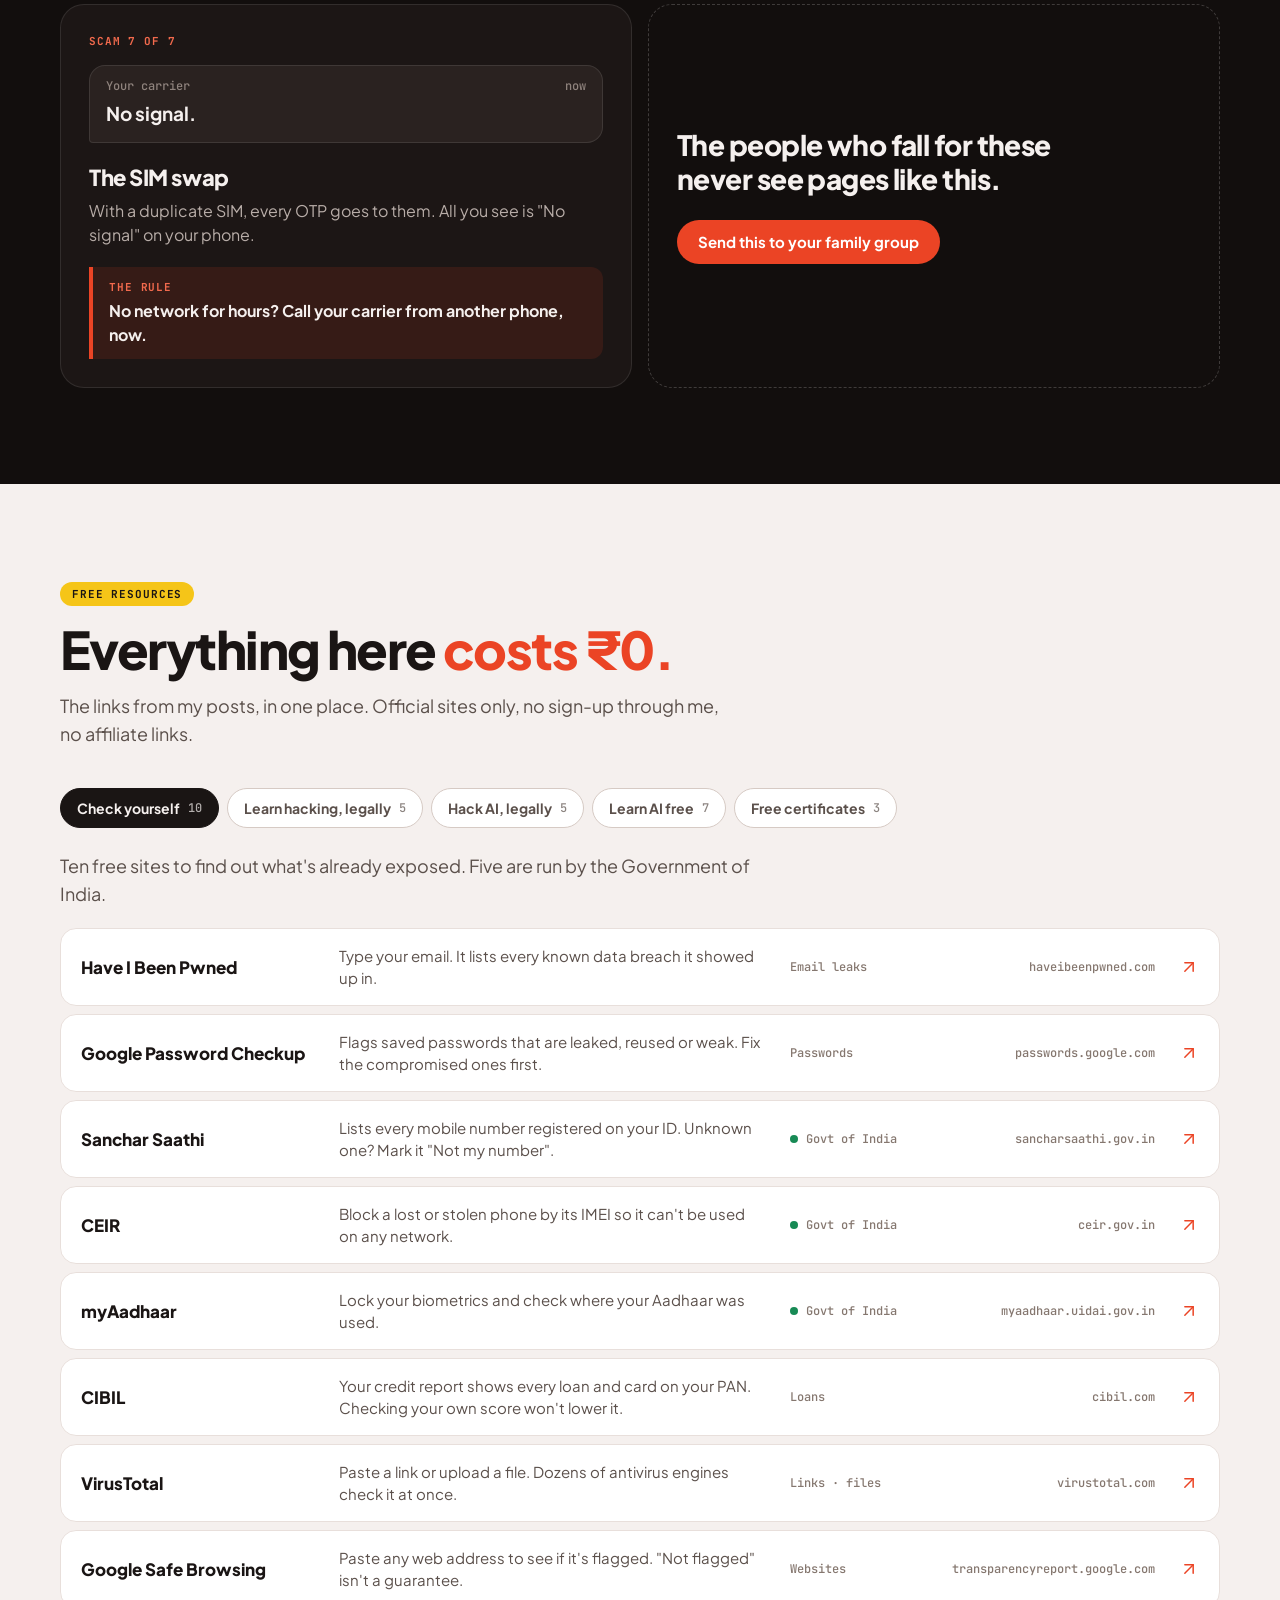
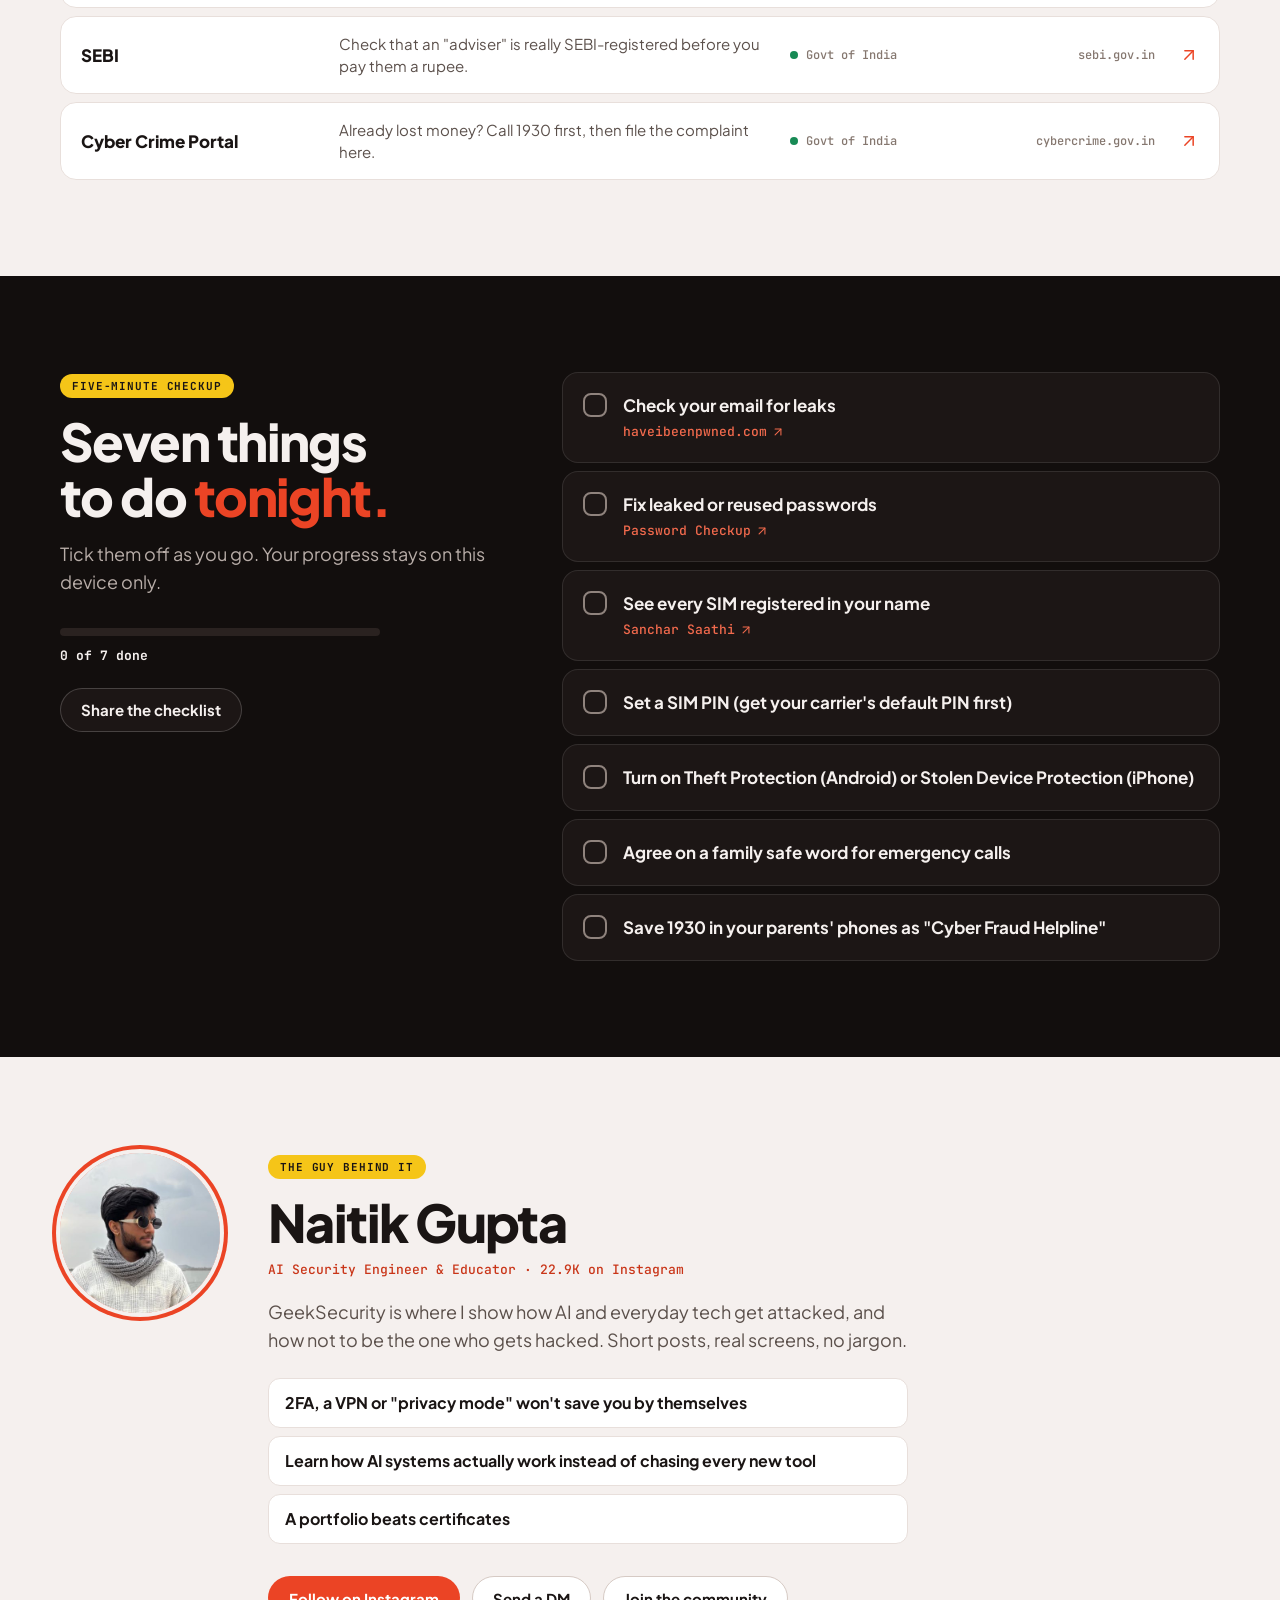
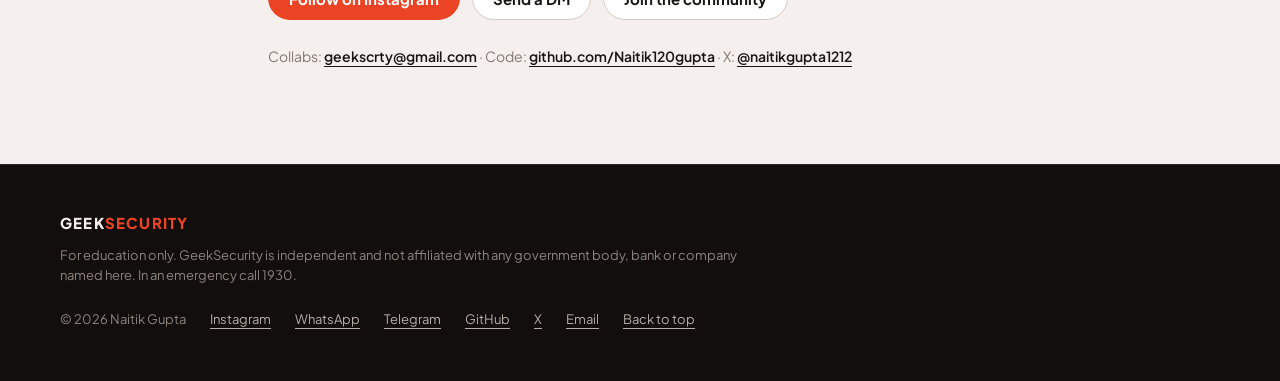
==== commit b81509fd: "Rebuild as a creator community page in the Instagram brand look Hero around Naitik and the @geeksecu" ====
--- a/index.html
+++ b/index.html
@@ -3,15 +3,15 @@
 <head>
 <meta charset="utf-8">
 <meta name="viewport" content="width=device-width, initial-scale=1, viewport-fit=cover">
-<title>GeekSecurity: you're not as secure as you think</title>
-<meta name="description" content="Naitik Gupta shows the exact message each scam starts with, the one rule that beats it, free tools to check yourself and what to do in the first hour after a cyber fraud.">
-<meta name="theme-color" content="#161513">
+<title>GeekSecurity by Naitik Gupta: you're not as secure as you think</title>
+<meta name="description" content="The home of @geeksecurity_: join the WhatsApp and Telegram community, see the latest posts, the scams hitting Indians right now, free security resources and what to do in the first hour after a cyber fraud.">
+<meta name="theme-color" content="#120e0d">
 <link rel="canonical" href="https://geeksecurity.in/">
 <meta property="og:type" content="website">
 <meta property="og:site_name" content="GeekSecurity">
 <meta property="og:url" content="https://geeksecurity.in/">
 <meta property="og:title" content="GeekSecurity: you're not as secure as you think">
-<meta property="og:description" content="The message each scam starts with, the one rule that beats it, and free tools to check yourself.">
+<meta property="og:description" content="Join the GeekSecurity community. Scam alerts for India, free resources, and the rule that beats each scam.">
 <meta property="og:image" content="https://geeksecurity.in/assets/og.png">
 <meta property="og:image:width" content="1200">
 <meta property="og:image:height" content="630">
@@ -20,12 +20,12 @@
 <link rel="apple-touch-icon" href="assets/icon-180.png">
 <link rel="preconnect" href="https://fonts.googleapis.com">
 <link rel="preconnect" href="https://fonts.gstatic.com" crossorigin>
-<link href="https://fonts.googleapis.com/css2?family=Plus+Jakarta+Sans:wght@400;500;600&family=JetBrains+Mono:wght@400;500&display=swap" rel="stylesheet">
+<link href="https://fonts.googleapis.com/css2?family=Plus+Jakarta+Sans:wght@400;500;600;700;800&family=JetBrains+Mono:wght@500;700&display=swap" rel="stylesheet">
 <link rel="stylesheet" href="css/style.css">
 <script type="application/ld+json">
 {"@context":"https://schema.org","@graph":[
  {"@type":"WebSite","name":"GeekSecurity","url":"https://geeksecurity.in/","inLanguage":"en-IN"},
- {"@type":"Person","name":"Naitik Gupta","alternateName":"GeekSecurity","jobTitle":"AI Security Engineer & Educator","url":"https://geeksecurity.in/","image":"https://geeksecurity.in/assets/avatar.jpg","sameAs":["https://www.instagram.com/geeksecurity_/","https://github.com/Naitik120gupta","https://x.com/naitikgupta1212"]}
+ {"@type":"Person","name":"Naitik Gupta","alternateName":"GeekSecurity","jobTitle":"AI Security Engineer & Educator","url":"https://geeksecurity.in/","image":"https://geeksecurity.in/assets/avatar.jpg","sameAs":["https://www.instagram.com/geeksecurity_/","https://github.com/Naitik120gupta","https://x.com/naitikgupta1212","https://t.me/geeksecurity"]}
 ]}
 </script>
 </head>
@@ -33,6 +33,9 @@
 <svg width="0" height="0" style="position:absolute" aria-hidden="true">
   <symbol id="i-ext" viewBox="0 0 24 24"><path d="M7 7h10v10"/><path d="M7 17 17 7"/></symbol>
   <symbol id="i-phone" viewBox="0 0 24 24"><path d="M22 16.92v3a2 2 0 0 1-2.18 2 19.79 19.79 0 0 1-8.63-3.07 19.5 19.5 0 0 1-6-6 19.79 19.79 0 0 1-3.07-8.67A2 2 0 0 1 4.11 2h3a2 2 0 0 1 2 1.72 12.84 12.84 0 0 0 .7 2.81 2 2 0 0 1-.45 2.11L8.09 9.91a16 16 0 0 0 6 6l1.27-1.27a2 2 0 0 1 2.11-.45 12.84 12.84 0 0 0 2.81.7A2 2 0 0 1 22 16.92z"/></symbol>
+  <symbol id="i-wa" viewBox="0 0 24 24"><path d="M7.9 20A9 9 0 1 0 4 16.1L2 22Z"/></symbol>
+  <symbol id="i-tg" viewBox="0 0 24 24"><path d="m22 2-7 20-4-9-9-4Z"/><path d="M22 2 11 13"/></symbol>
+  <symbol id="i-ig" viewBox="0 0 24 24"><rect width="20" height="20" x="2" y="2" rx="5"/><path d="M16 11.37A4 4 0 1 1 12.63 8 4 4 0 0 1 16 11.37z"/><path d="M17.5 6.5h.01"/></symbol>
   <symbol id="i-menu" viewBox="0 0 24 24"><path d="M4 7h16"/><path d="M4 12h16"/><path d="M4 17h16"/></symbol>
 </svg>
 <a class="skip" href="#main">Skip to content</a>
@@ -40,16 +43,17 @@
 <header class="nav" id="nav">
   <div class="wrap nav-in">
     <a class="brand" href="#top" aria-label="GeekSecurity home">
-      <svg viewBox="0 0 32 32" width="24" height="24" aria-hidden="true"><path d="M16 3 26.500 7v8c0 6.300-4.200 11.400-10.500 14C9.700 26.400 5.500 21.300 5.500 15V7z"/><path d="m11.500 16 3.300 3.300 6-6.300"/></svg>
-      <span>GeekSecurity</span>
+      <img src="assets/avatar.jpg" width="32" height="32" alt="">
+      <span>GEEK<b>SECURITY</b></span>
     </a>
     <nav class="links" id="links" aria-label="Sections">
+      <a href="#community">Community</a>
+      <a href="#feed-sec">Posts</a>
       <a href="#radar">Scam radar</a>
       <a href="#resources">Free resources</a>
-      <a href="#checkup">Checkup</a>
       <a href="#about">About</a>
     </nav>
-    <a class="btn btn-sm" href="https://www.instagram.com/geeksecurity_/" target="_blank" rel="noopener">Follow</a>
+    <a class="btn btn-sm btn-primary" href="#community">Join</a>
     <button class="menu" id="menu" type="button" aria-label="Menu" aria-expanded="false" aria-controls="links"><svg class="i"><use href="#i-menu"/></svg></button>
   </div>
 </header>
@@ -58,16 +62,64 @@
 <section class="hero" id="top">
   <div class="wrap hero-grid">
     <div class="hero-copy">
-      <h1>You're not as secure as you think</h1>
-      <p class="lede">₹54 crore is lost to cyber fraud in India every day.<sup><a href="#src">1</a></sup> I'm Naitik. I show the exact message each of the seven scams reaching Indian phones starts with, and the one rule that beats it.</p>
+      <a class="chip" href="https://www.instagram.com/geeksecurity_/" target="_blank" rel="noopener">
+        <img src="assets/avatar.jpg" width="48" height="48" alt="">
+        <span><b>Naitik Gupta</b><small>@geeksecurity_ · <span data-site="followers">22.9K</span> followers</small></span>
+      </a>
+      <h1>You're not as secure <span class="hl">as you think.</span></h1>
+      <p class="lede">I'm Naitik. I post the scams, hacks and AI attacks hitting Indians right now, and the free stuff that actually helps. <span data-site="followers">22.9K</span> people follow along on Instagram. Come join the group.</p>
       <div class="cta-row">
-        <a class="btn btn-lg btn-primary" href="https://www.instagram.com/geeksecurity_/" target="_blank" rel="noopener">Follow @geeksecurity_</a>
-        <a class="btn btn-lg" href="#resources">Free resources</a>
+        <a class="btn btn-lg btn-primary" data-link="whatsapp" href="https://chat.whatsapp.com/DaO5ZDdUS2FExU4uWKAhH0?s=cl&amp;p=a&amp;iam=2" target="_blank" rel="noopener"><svg class="i"><use href="#i-wa"/></svg>Join the WhatsApp group</a>
+        <a class="btn btn-lg" data-link="telegram" href="https://t.me/geeksecurity" target="_blank" rel="noopener"><svg class="i"><use href="#i-tg"/></svg>Telegram</a>
+        <a class="btn btn-lg" href="https://www.instagram.com/geeksecurity_/" target="_blank" rel="noopener"><svg class="i"><use href="#i-ig"/></svg>Instagram</a>
       </div>
     </div>
     <div class="hero-visual" id="phone">
-      <canvas id="scene" role="img" aria-label="A phone lock screen receiving scam messages, one after another: ₹5,000 sent, enter PIN to accept. CBI here, your Aadhaar is flagged. Your parcel is held, pay ₹49."></canvas>
-    </div>
+      <canvas id="scene" role="img" aria-label="A phone showing the @geeksecurity_ Instagram profile: 22.9K followers and a grid of recent posts."></canvas>
+    </div>
+  </div>
+</section>
+
+<section class="block light" id="community" aria-labelledby="com-h">
+  <div class="wrap">
+    <header class="head">
+      <p class="tag">The community</p>
+      <h2 id="com-h">Got a weird link? <span class="hl">Ask before you tap.</span></h2>
+      <p>A suspicious call, a "bank" SMS, a job offer that pays too well. Drop it in the group and ask. Pick where you hang out.</p>
+    </header>
+    <div class="rooms">
+      <a class="room room-main" data-link="whatsapp" href="https://chat.whatsapp.com/DaO5ZDdUS2FExU4uWKAhH0?s=cl&amp;p=a&amp;iam=2" target="_blank" rel="noopener">
+        <svg class="i"><use href="#i-wa"/></svg>
+        <h3>WhatsApp group</h3>
+        <p>Ask questions, share the scam message you just got, talk security with people who care about it.</p>
+        <span class="room-go">Join on WhatsApp<svg class="i"><use href="#i-ext"/></svg></span>
+      </a>
+      <a class="room" data-link="telegram" href="https://t.me/geeksecurity" target="_blank" rel="noopener">
+        <svg class="i"><use href="#i-tg"/></svg>
+        <h3>Telegram</h3>
+        <p>The same crowd, if Telegram is where you live.</p>
+        <span class="room-go">t.me/geeksecurity<svg class="i"><use href="#i-ext"/></svg></span>
+      </a>
+      <a class="room" href="https://www.instagram.com/geeksecurity_/" target="_blank" rel="noopener">
+        <svg class="i"><use href="#i-ig"/></svg>
+        <h3>Instagram</h3>
+        <p>Where every post goes first. Reels, carousels and the occasional meme.</p>
+        <span class="room-go">@geeksecurity_ · <span data-site="followers">22.9K</span><svg class="i"><use href="#i-ext"/></svg></span>
+      </a>
+    </div>
+  </div>
+</section>
+
+<section class="block" id="feed-sec" aria-labelledby="feed-h">
+  <div class="wrap">
+    <header class="head head-row">
+      <div>
+        <p class="tag">On Instagram</p>
+        <h2 id="feed-h">Fresh from <span class="hl">the feed.</span></h2>
+      </div>
+      <a class="btn" href="https://www.instagram.com/geeksecurity_/" target="_blank" rel="noopener">See every post<svg class="i"><use href="#i-ext"/></svg></a>
+    </header>
+    <div class="feed" id="feed"></div>
   </div>
 </section>
 
@@ -75,12 +127,13 @@
   <div class="wrap">
     <div class="sos">
       <div class="sos-main">
-        <h2 id="sos-h">Lost money to a fraud? The first hour decides</h2>
+        <p class="tag tag-dark">The first hour after a fraud</p>
+        <h2 id="sos-h">Got scammed? Call</h2>
+        <a class="helpline-num" href="tel:1930">1930</a>
         <p>Banks can freeze the money only while it is still sitting in an account. Every hour you wait, it can move again.</p>
-        <p class="helpline"><span class="helpline-label">National cyber fraud helpline</span><a class="helpline-num" href="tel:1930">1930</a></p>
         <div class="cta-row">
-          <a class="btn btn-lg btn-primary" href="tel:1930"><svg class="i"><use href="#i-phone"/></svg>Call 1930</a>
-          <a class="btn btn-lg" href="https://cybercrime.gov.in" target="_blank" rel="noopener">cybercrime.gov.in<svg class="i"><use href="#i-ext"/></svg></a>
+          <a class="btn btn-lg btn-white" href="tel:1930"><svg class="i"><use href="#i-phone"/></svg>Call 1930</a>
+          <a class="btn btn-lg btn-line" href="https://cybercrime.gov.in" target="_blank" rel="noopener">cybercrime.gov.in<svg class="i"><use href="#i-ext"/></svg></a>
         </div>
       </div>
       <ol class="sos-steps">
@@ -95,21 +148,24 @@
 <section class="block" id="radar" aria-labelledby="radar-h">
   <div class="wrap">
     <header class="head">
-      <h2 id="radar-h">Seven scams, one rule each</h2>
+      <p class="tag">Scam radar</p>
+      <h2 id="radar-h">Seven scams. <span class="hl">One rule each.</span></h2>
       <p>Each one starts with a normal-looking message. Here is the message, how it works and the rule that beats it.</p>
     </header>
-    <ol class="radar" id="radar-grid"></ol>
-    <div class="share-row">
-      <p>The people who fall for these are the ones who never see pages like this.</p>
-      <button class="btn" type="button" data-share="Seven scams hitting Indians right now, and the one rule that beats each.">Send this to your family group</button>
-    </div>
-  </div>
-</section>
-
-<section class="block" id="resources" aria-labelledby="res-h">
-  <div class="wrap">
-    <header class="head">
-      <h2 id="res-h">Everything here costs ₹0</h2>
+    <div class="radar" id="radar-grid">
+      <div class="scam share-card" id="radar-share">
+        <h3>The people who fall for these never see pages like this.</h3>
+        <button class="btn btn-primary" type="button" data-share="Seven scams hitting Indians right now, and the one rule that beats each.">Send this to your family group</button>
+      </div>
+    </div>
+  </div>
+</section>
+
+<section class="block light" id="resources" aria-labelledby="res-h">
+  <div class="wrap">
+    <header class="head">
+      <p class="tag">Free resources</p>
+      <h2 id="res-h">Everything here <span class="hl">costs ₹0.</span></h2>
       <p>The links from my posts, in one place. Official sites only, no sign-up through me, no affiliate links.</p>
     </header>
     <div class="tabs" role="tablist" aria-label="Resource categories" id="res-tabs"></div>
@@ -121,7 +177,8 @@
 <section class="block" id="checkup" aria-labelledby="chk-h">
   <div class="wrap checkup">
     <header class="head">
-      <h2 id="chk-h">Seven things to do tonight</h2>
+      <p class="tag">Five-minute checkup</p>
+      <h2 id="chk-h">Seven things to do <span class="hl">tonight.</span></h2>
       <p>Tick them off as you go. Your progress stays on this device only.</p>
       <div class="progress" role="img" aria-labelledby="chk-count">
         <div class="progress-bar"><span id="chk-fill"></span></div>
@@ -133,12 +190,13 @@
   </div>
 </section>
 
-<section class="block" id="about" aria-labelledby="about-h">
+<section class="block light" id="about" aria-labelledby="about-h">
   <div class="wrap about">
-    <img src="assets/avatar.jpg" width="96" height="96" alt="Naitik Gupta" loading="lazy">
+    <img src="assets/avatar.jpg" width="160" height="160" alt="Naitik Gupta" loading="lazy">
     <div>
+      <p class="tag">The guy behind it</p>
       <h2 id="about-h">Naitik Gupta</h2>
-      <p class="role">AI Security Engineer &amp; Educator · 22.9K follow on Instagram</p>
+      <p class="role">AI Security Engineer &amp; Educator · <span data-site="followers">22.9K</span> on Instagram</p>
       <p>GeekSecurity is where I show how AI and everyday tech get attacked, and how not to be the one who gets hacked. Short posts, real screens, no jargon.</p>
       <ul class="beliefs">
         <li>2FA, a VPN or "privacy mode" won't save you by themselves</li>
@@ -148,6 +206,7 @@
       <div class="cta-row">
         <a class="btn btn-primary" href="https://www.instagram.com/geeksecurity_/" target="_blank" rel="noopener">Follow on Instagram</a>
         <a class="btn" href="https://ig.me/m/geeksecurity_" target="_blank" rel="noopener">Send a DM</a>
+        <a class="btn" href="#community">Join the community</a>
       </div>
       <p class="contact">Collabs: <a href="mailto:geekscrty@gmail.com">geekscrty@gmail.com</a> · Code: <a href="https://github.com/Naitik120gupta" target="_blank" rel="noopener me">github.com/Naitik120gupta</a> · X: <a href="https://x.com/naitikgupta1212" target="_blank" rel="noopener me">@naitikgupta1212</a></p>
     </div>
@@ -157,10 +216,9 @@
 
 <footer class="foot">
   <div class="wrap">
-    <p class="foot-brand">GeekSecurity</p>
-    <p id="src"><sup>1</sup> ₹19,813 crore reported lost to cyber fraud in 2025, National Cyber Crime Reporting Portal (I4C) data, about ₹54 crore a day.</p>
+    <p class="foot-brand">GEEK<b>SECURITY</b></p>
     <p>For education only. GeekSecurity is independent and not affiliated with any government body, bank or company named here. In an emergency call 1930.</p>
-    <p class="foot-row"><span>© <span id="year">2026</span> Naitik Gupta</span><a href="https://www.instagram.com/geeksecurity_/" target="_blank" rel="noopener">Instagram</a><a href="https://github.com/Naitik120gupta" target="_blank" rel="noopener me">GitHub</a><a href="https://x.com/naitikgupta1212" target="_blank" rel="noopener me">X</a><a href="mailto:geekscrty@gmail.com">Email</a><a href="#top">Back to top</a></p>
+    <p class="foot-row"><span>© <span id="year">2026</span> Naitik Gupta</span><a href="https://www.instagram.com/geeksecurity_/" target="_blank" rel="noopener">Instagram</a><a data-link="whatsapp" href="https://chat.whatsapp.com/DaO5ZDdUS2FExU4uWKAhH0?s=cl&amp;p=a&amp;iam=2" target="_blank" rel="noopener">WhatsApp</a><a href="https://t.me/geeksecurity" target="_blank" rel="noopener">Telegram</a><a href="https://github.com/Naitik120gupta" target="_blank" rel="noopener me">GitHub</a><a href="https://x.com/naitikgupta1212" target="_blank" rel="noopener me">X</a><a href="mailto:geekscrty@gmail.com">Email</a><a href="#top">Back to top</a></p>
   </div>
 </footer>
 
--- a/css/style.css
+++ b/css/style.css
@@ -1,202 +1,240 @@
-/* Warm dark ramp (the brand's own dark), one accent (brand ember). Spacing on a 4px grid. */
+/* The look of the @geeksecurity_ feed: near-black with the brand red, bold headlines with one
+   red phrase, yellow tag chips, and cream sections like the carousels. Spacing on a 4px grid. */
 :root{
-  --deep:#12110f; --bg:#161513; --card:#1c1a18; --raised:#262421; --raised-2:#2e2b28;
-  --line:rgba(239,233,222,.08); --line-2:rgba(239,233,222,.16);
-  --text:#efe9de; --text-2:#aaa398; --text-3:#8a847a;
-  --accent:#eb4425; --ok:#4cc38a;
+  --bg:#120e0d; --card:#1c1615; --raised:#2a2220;
+  --line:rgba(245,240,238,.10); --line-2:rgba(245,240,238,.20);
+  --text:#f5f0ee; --text-2:#b8ada8; --text-3:#8f837d;
+  --accent:#eb4425; --accent-ink:#f26a4d; --tag:#f5c518; --ok:#3ecf8e;
   --ease:cubic-bezier(.22,1,.36,1);
   --wrap:1160px;
   --sans:'Plus Jakarta Sans',system-ui,-apple-system,'Segoe UI',Roboto,sans-serif;
   --mono:'JetBrains Mono',ui-monospace,SFMono-Regular,Menlo,monospace;
 }
+.light{
+  --bg:#f5f0ee; --card:#ffffff; --raised:#ece4e0;
+  --line:#e8dfdb; --line-2:#d6cac4;
+  --text:#1a1514; --text-2:#5b504b; --text-3:#85776f; --accent-ink:#c93518; --ok:#178a55;
+  background:var(--bg); color:var(--text);
+}
 *{box-sizing:border-box;margin:0;padding:0}
 html{scroll-behavior:smooth;-webkit-text-size-adjust:100%}
-body{background:var(--bg);color:var(--text);font-family:var(--sans);font-size:16px;line-height:24px;font-weight:400;overflow-x:hidden;-webkit-font-smoothing:antialiased;font-variant-numeric:tabular-nums}
+body{background:var(--bg);color:var(--text);font-family:var(--sans);font-size:16px;line-height:24px;overflow-x:hidden;-webkit-font-smoothing:antialiased}
 a{color:inherit}
 img{max-width:100%;display:block}
 button{font:inherit;color:inherit;cursor:pointer;background:none;border:0}
-h1,h2,h3{font-weight:500;text-wrap:balance}
-:focus-visible{outline:2px solid var(--accent);outline-offset:2px;border-radius:6px}
-.skip{position:absolute;left:-999px;top:8px;background:var(--text);color:var(--bg);padding:8px 16px;border-radius:8px;z-index:100}
+h1,h2,h3{text-wrap:balance}
+:focus-visible{outline:2px solid var(--accent);outline-offset:3px;border-radius:8px}
+.skip{position:absolute;left:-999px;top:8px;background:var(--accent);color:#fff;padding:8px 16px;border-radius:8px;z-index:100}
 .skip:focus{left:12px}
 .wrap{width:min(100% - 48px,var(--wrap));margin-inline:auto}
-.i{width:18px;height:18px;flex:none;fill:none;stroke:currentColor;stroke-width:1.5;stroke-linecap:round;stroke-linejoin:round}
+.i{width:20px;height:20px;flex:none;fill:none;stroke:currentColor;stroke-width:1.8;stroke-linecap:round;stroke-linejoin:round}
+.hl{color:var(--accent)}
+.tag{display:inline-flex;align-items:center;height:24px;padding:0 12px;border-radius:12px;background:var(--tag);color:#1a1514;font-family:var(--mono);font-weight:700;font-size:11px;letter-spacing:.08em;text-transform:uppercase;margin-bottom:16px}
 
 /* nav */
-.nav{position:fixed;top:0;left:0;right:0;z-index:20;height:64px;border-bottom:1px solid transparent;transition:background-color .18s var(--ease),border-color .18s var(--ease)}
+.nav{position:fixed;top:0;left:0;right:0;z-index:20;height:64px;border-bottom:1px solid transparent;transition:background-color .2s var(--ease),border-color .2s var(--ease)}
 .nav.stuck,.nav.open{background:var(--bg);border-color:var(--line)}
 .nav-in{height:100%;display:flex;align-items:center;gap:24px}
-.brand{display:flex;align-items:center;gap:8px;text-decoration:none;font-weight:600;font-size:17px;line-height:1}
-.brand svg{fill:none;stroke:currentColor;stroke-width:2;stroke-linecap:round;stroke-linejoin:round}
+.brand{display:flex;align-items:center;gap:10px;text-decoration:none;font-weight:800;font-size:15px;letter-spacing:.08em;line-height:1}
+.brand img{width:32px;height:32px;border-radius:50%;box-shadow:0 0 0 2px var(--accent)}
+.brand b,.foot-brand b{color:var(--accent);font-weight:800}
 .links{display:flex;gap:28px;margin-left:auto}
-.links a{text-decoration:none;font-size:14px;font-weight:500;color:var(--text-2);transition:color .15s var(--ease)}
+.links a{text-decoration:none;font-size:14px;font-weight:600;color:var(--text-2);transition:color .15s var(--ease)}
 .links a:hover,.links a.on{color:var(--text)}
-.menu{display:none;width:36px;height:36px;border-radius:8px;place-items:center;color:var(--text-2)}
+.menu{display:none;width:40px;height:40px;border-radius:8px;place-items:center}
 
 /* buttons */
-.btn{display:inline-flex;align-items:center;justify-content:center;gap:8px;height:44px;padding:0 20px;border-radius:10px;font-weight:500;font-size:15px;line-height:1;
-  text-decoration:none;white-space:nowrap;background:var(--raised);color:var(--text);border:1px solid var(--line);
-  box-shadow:inset 0 1px 0 rgba(255,255,255,.06);transition:background-color .15s var(--ease),border-color .15s var(--ease),transform .15s var(--ease)}
-.btn:hover{background:var(--raised-2);border-color:var(--line-2)}
+.btn{display:inline-flex;align-items:center;justify-content:center;gap:8px;height:44px;padding:0 20px;border-radius:22px;font-weight:700;font-size:15px;line-height:1;
+  text-decoration:none;white-space:nowrap;background:var(--card);color:var(--text);border:1px solid var(--line-2);
+  transition:background-color .15s var(--ease),border-color .15s var(--ease),transform .15s var(--ease)}
+.btn:hover{background:var(--raised)}
 .btn:active{transform:scale(.98)}
-.btn-primary{background:var(--text);color:var(--bg);border-color:transparent;box-shadow:none}
-.btn-primary:hover{background:#fbf6ec;border-color:transparent}
-.btn-sm{height:36px;padding:0 16px;font-size:14px;border-radius:8px}
-.btn-lg{height:48px}
+.btn-primary{background:var(--accent);color:#fff;border-color:transparent}
+.btn-primary:hover{background:#f2553a}
+.btn-white{background:#fff;color:#1a1514;border-color:transparent}
+.btn-white:hover{background:#f5f0ee}
+.btn-line{background:transparent;color:#fff;border-color:rgba(255,255,255,.5)}
+.btn-line:hover{background:rgba(255,255,255,.12)}
+.btn-sm{height:36px;padding:0 16px;font-size:14px;border-radius:18px}
+.btn-lg{height:52px;padding:0 24px;font-size:16px;border-radius:26px}
 .cta-row{display:flex;flex-wrap:wrap;gap:12px}
 
 /* hero */
-.hero{min-height:100svh;display:grid;align-items:center;padding:64px 0 0}
-.hero-grid{display:grid;grid-template-columns:minmax(0,1fr) minmax(0,1fr);gap:48px;align-items:center}
-.hero-copy{animation:enter .45s var(--ease) both}
-h1{font-size:clamp(40px,5.4vw,68px);line-height:1.05;letter-spacing:-.03em}
+.hero{min-height:100svh;display:grid;align-items:center;padding:64px 0 0;
+  background:radial-gradient(52% 60% at 76% 56%,rgba(235,68,37,.30),rgba(235,68,37,0) 70%)}
+.hero-grid{display:grid;grid-template-columns:minmax(0,1.1fr) minmax(0,.9fr);gap:40px;align-items:center}
+.hero-copy{animation:enter .5s var(--ease) both}
+.chip{display:inline-flex;align-items:center;gap:12px;padding:8px 20px 8px 8px;border-radius:32px;background:var(--card);border:1px solid var(--line);text-decoration:none;margin-bottom:28px;transition:border-color .15s var(--ease)}
+.chip:hover{border-color:var(--line-2)}
+.chip img{width:48px;height:48px;border-radius:50%;box-shadow:0 0 0 2px var(--accent)}
+.chip b{display:block;font-weight:700;font-size:15px;line-height:20px}
+.chip small{display:block;font-size:13px;line-height:16px;color:var(--text-2)}
+h1{font-size:clamp(44px,6.6vw,84px);line-height:1;letter-spacing:-.035em;font-weight:800}
 .lede{font-size:19px;line-height:30px;color:var(--text-2);max-width:34rem;margin:24px 0 32px}
-.lede sup a,.foot sup{color:var(--text-3);text-decoration:none;font-size:12px}
-.hero-visual{position:relative;height:min(82svh,760px);min-height:480px;display:grid;place-items:center;opacity:0;transition:opacity .5s var(--ease)}
+.hero-visual{position:relative;height:min(84svh,780px);min-height:480px;display:grid;place-items:center;opacity:0;transition:opacity .6s var(--ease)}
 .hero-visual.ready{opacity:1}
 #scene{position:absolute;inset:0;width:100%;height:100%;display:block}
-.phone-flat{height:92%;width:auto;aspect-ratio:810/1740;border-radius:36px;border:8px solid #0a0908;box-shadow:0 0 0 1px var(--line-2)}
-@keyframes enter{from{opacity:0;transform:translateY(8px)}}
+.phone-flat{height:92%;width:auto;aspect-ratio:810/1740;border-radius:36px;border:8px solid #050404;box-shadow:0 0 0 1px var(--line-2)}
+@keyframes enter{from{opacity:0;transform:translateY(12px)}}
 
 /* sections */
 section[id]{scroll-margin-top:64px}
 #top{scroll-margin-top:0}
 .block{padding:96px 0}
-#sos{padding-top:32px}
-.head{max-width:640px;margin-bottom:40px}
-h2{font-size:clamp(28px,3.4vw,36px);line-height:1.15;letter-spacing:-.01em}
-.head p{color:var(--text-2);margin-top:12px}
+.head{max-width:680px;margin-bottom:40px}
+.head-row{max-width:none;display:flex;flex-wrap:wrap;align-items:flex-end;justify-content:space-between;gap:16px 24px}
+h2{font-size:clamp(32px,4.6vw,52px);line-height:1.05;letter-spacing:-.03em;font-weight:800}
+.head>p:not(.tag){color:var(--text-2);margin-top:16px;font-size:18px;line-height:28px}
+
+/* community */
+.rooms{display:grid;grid-template-columns:1.25fr 1fr 1fr;gap:16px}
+.room{display:flex;flex-direction:column;gap:8px;min-height:260px;padding:28px;border-radius:24px;background:var(--card);border:1px solid var(--line);text-decoration:none;transition:border-color .15s var(--ease),transform .2s var(--ease)}
+.room:hover{border-color:var(--text);transform:translateY(-2px)}
+.room>.i{width:32px;height:32px;margin-bottom:12px;color:var(--accent)}
+.room h3{font-size:24px;line-height:28px;font-weight:800;letter-spacing:-.02em}
+.room p{color:var(--text-2);flex:1}
+.room-go{display:inline-flex;align-items:center;gap:8px;font-weight:700;font-size:15px;margin-top:16px}
+.room-main{background:var(--accent);border-color:var(--accent);color:#fff}
+.room-main:hover{border-color:#1a1514}
+.room-main>.i{color:#fff}
+.room-main p{color:rgba(255,255,255,.88)}
+
+/* feed */
+.feed{display:grid;grid-template-columns:repeat(4,minmax(0,1fr));gap:12px}
+.post{position:relative;display:block;border-radius:16px;overflow:hidden;background:var(--card);aspect-ratio:4/5}
+.post img{width:100%;height:100%;object-fit:cover;transition:transform .3s var(--ease)}
+.post:hover img{transform:scale(1.03)}
+.post span{position:absolute;top:12px;right:12px;height:24px;padding:0 10px;display:inline-flex;align-items:center;border-radius:12px;background:rgba(18,14,13,.78);color:#fff;font-size:12px;font-weight:600}
 
 /* first hour */
-.sos{display:grid;grid-template-columns:minmax(0,1.1fr) minmax(0,1fr);gap:48px;padding:40px;border-radius:20px;background:var(--card);border:1px solid var(--line)}
-.sos-main>p{color:var(--text-2);margin-top:12px;max-width:30rem}
-.helpline{display:flex;flex-direction:column;gap:8px;margin:32px 0 24px!important}
-.helpline-label{font-family:var(--mono);font-size:12px;line-height:16px;color:var(--text-3)}
-.helpline-num{font-size:clamp(72px,9vw,112px);line-height:1;font-weight:500;letter-spacing:-.03em;color:var(--accent);text-decoration:none;width:fit-content}
-.sos-steps{list-style:none;align-self:center}
-.sos-steps li{display:grid;grid-template-columns:24px 1fr;gap:16px;padding:20px 0;border-top:1px solid var(--line)}
-.sos-steps li:first-child{border-top:0;padding-top:0}
-.sos-steps li:last-child{padding-bottom:0}
-.step-n{font-family:var(--mono);font-size:12px;line-height:24px;color:var(--text-3)}
-.sos-steps h3{font-size:16px;line-height:24px}
-.sos-steps p{font-size:14px;line-height:20px;color:var(--text-2);margin-top:4px}
-
-/* scam radar: each scam is the notification it arrives as */
-.radar{list-style:none;border-top:1px solid var(--line)}
-.scam{display:grid;grid-template-columns:24px minmax(0,360px) minmax(0,1fr);gap:24px 32px;padding:28px 0;border-bottom:1px solid var(--line);align-items:start}
-.scam-n{font-family:var(--mono);font-size:12px;line-height:20px;color:var(--text-3);padding-top:12px}
-.note{padding:12px 16px 16px;border-radius:14px;background:var(--raised);border:1px solid var(--line);box-shadow:inset 0 1px 0 rgba(255,255,255,.06)}
-.note-meta{display:flex;justify-content:space-between;gap:12px;font-family:var(--mono);font-size:12px;line-height:16px;color:var(--text-3)}
-.note-line{font-size:17px;line-height:24px;font-weight:500;margin-top:8px}
-.scam-body h3{font-size:18px;line-height:24px;padding-top:10px}
-.scam-body>p{font-size:15px;line-height:22px;color:var(--text-2);margin-top:8px;max-width:36rem}
-.scam-body .rule{display:grid;grid-template-columns:40px 1fr;gap:12px;color:var(--text);font-weight:500;font-size:16px;line-height:24px;margin-top:16px}
-.rule span{font-family:var(--mono);font-size:12px;line-height:24px;font-weight:400;color:var(--text-3)}
-.share-row{margin-top:32px;display:flex;flex-wrap:wrap;gap:16px 24px;align-items:center;justify-content:space-between}
-.share-row p{color:var(--text-2);max-width:34rem}
+#sos{padding-top:0}
+.sos{display:grid;grid-template-columns:minmax(0,1.1fr) minmax(0,1fr);gap:48px;padding:48px;border-radius:28px;background:var(--accent);color:#fff}
+.tag-dark{background:#1a1514;color:#fff}
+.sos h2{font-size:clamp(28px,3.6vw,40px)}
+.helpline-num{display:block;width:fit-content;font-size:clamp(96px,14vw,176px);line-height:.9;font-weight:800;letter-spacing:-.05em;color:#fff;text-decoration:none;margin:4px 0 20px -4px}
+.sos-main>p:not(.tag){max-width:30rem;color:rgba(255,255,255,.9);margin-bottom:28px}
+.sos-steps{list-style:none;align-self:center;display:grid;gap:12px}
+.sos-steps li{display:grid;grid-template-columns:36px 1fr;gap:16px;padding:20px;border-radius:16px;background:rgba(18,14,13,.22)}
+.step-n{width:36px;height:36px;border-radius:50%;background:#fff;color:var(--accent);font-weight:800;font-size:16px;display:grid;place-items:center}
+.sos-steps h3{font-size:18px;line-height:24px;font-weight:800}
+.sos-steps p{font-size:15px;line-height:22px;color:rgba(255,255,255,.88);margin-top:4px}
+
+/* scam radar */
+.radar{display:grid;grid-template-columns:repeat(2,minmax(0,1fr));gap:16px}
+.scam{padding:28px;border-radius:24px;background:var(--card);border:1px solid var(--line)}
+.scam-n{font-family:var(--mono);font-weight:700;font-size:11px;line-height:16px;letter-spacing:.08em;text-transform:uppercase;color:var(--accent-ink)}
+.note{margin:16px 0 20px;padding:12px 16px 16px;border-radius:16px 16px 16px 4px;background:var(--raised);border:1px solid var(--line)}
+.note-meta{display:flex;justify-content:space-between;gap:12px;font-family:var(--mono);font-weight:500;font-size:12px;line-height:16px;color:var(--text-3)}
+.note-line{font-size:19px;line-height:26px;font-weight:700;margin-top:6px}
+.scam h3{font-size:22px;line-height:28px;font-weight:800;letter-spacing:-.02em}
+.scam .how{color:var(--text-2);margin-top:8px}
+.rule{margin-top:20px;padding:12px 16px;border-left:4px solid var(--accent);border-radius:0 12px 12px 0;background:rgba(235,68,37,.12);font-weight:700;font-size:16px;line-height:24px}
+.rule span{display:block;font-family:var(--mono);font-size:11px;line-height:16px;letter-spacing:.08em;text-transform:uppercase;color:var(--accent-ink);margin-bottom:4px}
+.share-card{display:flex;flex-direction:column;justify-content:center;align-items:flex-start;gap:24px;background:transparent;border-style:dashed;border-color:var(--line-2)}
+.share-card h3{font-size:28px;line-height:34px}
 
 /* resources */
-.tabs{display:flex;gap:4px;overflow-x:auto;scrollbar-width:none;margin-inline:-24px;padding:0 24px}
+.tabs{display:flex;gap:8px;overflow-x:auto;scrollbar-width:none;margin-inline:-24px;padding:0 24px}
 .tabs::-webkit-scrollbar{display:none}
-.tab{flex:none;height:36px;padding:0 12px;border-radius:8px;border:1px solid transparent;font-weight:500;font-size:14px;color:var(--text-2);display:inline-flex;align-items:center;gap:8px;
+.tab{flex:none;height:40px;padding:0 16px;border-radius:20px;background:var(--card);border:1px solid var(--line-2);font-weight:700;font-size:14px;color:var(--text-2);display:inline-flex;align-items:center;gap:8px;
   transition:background-color .15s var(--ease),color .15s var(--ease),border-color .15s var(--ease)}
-.tab span{font-family:var(--mono);font-size:12px;font-weight:400;color:var(--text-3)}
+.tab span{font-family:var(--mono);font-size:12px;font-weight:500;opacity:.7}
 .tab:hover{color:var(--text)}
-.tab[aria-selected="true"]{background:var(--raised);border-color:var(--line);color:var(--text);box-shadow:inset 0 1px 0 rgba(255,255,255,.06)}
-.res-blurb{color:var(--text-2);margin:24px 0 16px;max-width:44rem}
-.res-list{border-top:1px solid var(--line)}
-.res{display:grid;grid-template-columns:minmax(0,1.1fr) minmax(0,2fr) 128px minmax(0,1fr) 18px;gap:24px;align-items:center;padding:16px 12px;margin:0 -12px;border-bottom:1px solid var(--line);
-  text-decoration:none;transition:background-color .15s var(--ease);animation:enter .35s var(--ease) both}
-.res:hover{background:var(--card)}
-.res h3{font-size:16px;line-height:24px}
-.res p{font-size:14px;line-height:20px;color:var(--text-2)}
-.res-tag,.res-host{font-family:var(--mono);font-size:12px;line-height:16px;color:var(--text-3)}
+.tab[aria-selected="true"]{background:var(--text);border-color:var(--text);color:var(--bg)}
+.res-blurb{color:var(--text-2);margin:24px 0 20px;max-width:44rem;font-size:18px;line-height:28px}
+.res-list{display:grid;gap:8px}
+.res{display:grid;grid-template-columns:minmax(0,1.1fr) minmax(0,2fr) 128px minmax(0,1fr) 20px;gap:24px;align-items:center;padding:16px 20px;border-radius:16px;background:var(--card);border:1px solid var(--line);
+  text-decoration:none;transition:border-color .15s var(--ease);animation:enter .35s var(--ease) both}
+.res:hover{border-color:var(--text)}
+.res h3{font-size:17px;line-height:24px;font-weight:800}
+.res p{font-size:15px;line-height:22px;color:var(--text-2)}
+.res-tag,.res-host{font-family:var(--mono);font-weight:500;font-size:12px;line-height:16px;color:var(--text-3)}
 .res-tag{display:inline-flex;align-items:center;gap:8px}
-.res-tag i{width:6px;height:6px;border-radius:50%;background:var(--ok)}
+.res-tag i{width:8px;height:8px;border-radius:50%;background:var(--ok)}
 .res-host{overflow:hidden;text-overflow:ellipsis;white-space:nowrap;text-align:right}
-.res .i{color:var(--text-3);transition:color .15s var(--ease)}
-.res:hover .i{color:var(--text)}
+.res .i{color:var(--accent)}
 
 /* checkup */
 .checkup{display:grid;grid-template-columns:minmax(0,.8fr) minmax(0,1.2fr);gap:64px;align-items:start}
 .checkup .head{margin:0;position:sticky;top:96px}
 .progress{margin:32px 0 24px;max-width:320px}
-.progress-bar{height:4px;border-radius:2px;background:var(--raised);overflow:hidden}
+.progress-bar{height:8px;border-radius:4px;background:var(--raised);overflow:hidden}
 .progress-bar span{display:block;height:100%;background:var(--accent);transform:scaleX(0);transform-origin:left;transition:transform .4s var(--ease),background-color .4s var(--ease)}
 .progress-bar span.full{background:var(--ok)}
-.progress-text{font-family:var(--mono);font-size:12px;line-height:16px;color:var(--text-3)!important;margin-top:12px!important}
-.chk-list{list-style:none;border-top:1px solid var(--line)}
-.chk{display:grid;grid-template-columns:20px 1fr;gap:16px;padding:20px 0;border-bottom:1px solid var(--line)}
-.chk input{appearance:none;-webkit-appearance:none;width:20px;height:20px;margin-top:2px;border-radius:6px;border:1.5px solid var(--text-3);background:transparent;display:grid;place-items:center;cursor:pointer;
+.progress-text{font-family:var(--mono);font-weight:700;font-size:13px!important;line-height:16px!important;color:var(--text)!important;margin-top:12px!important}
+.chk-list{list-style:none;display:grid;gap:8px}
+.chk{display:grid;grid-template-columns:24px 1fr;gap:16px;padding:20px;border-radius:16px;background:var(--card);border:1px solid var(--line);transition:border-color .15s var(--ease)}
+.chk.done{border-color:var(--ok)}
+.chk input{appearance:none;-webkit-appearance:none;width:24px;height:24px;border-radius:8px;border:2px solid var(--text-3);background:transparent;display:grid;place-items:center;cursor:pointer;
   transition:background-color .15s var(--ease),border-color .15s var(--ease)}
-.chk input:hover{border-color:var(--text-2)}
 .chk input:checked{background:var(--ok);border-color:var(--ok)}
-.chk input:checked::after{content:"";width:5px;height:10px;border:solid #0f1f17;border-width:0 2px 2px 0;transform:translateY(-1px) rotate(45deg)}
-.chk label{cursor:pointer;font-weight:500;font-size:16px;line-height:24px;transition:color .15s var(--ease)}
-.chk.done label{color:var(--text-3);text-decoration:line-through;text-decoration-color:var(--line-2)}
-.chk a{display:inline-flex;align-items:center;gap:4px;margin-top:4px;font-family:var(--mono);font-size:12px;line-height:16px;color:var(--text-2);text-decoration:none;transition:color .15s var(--ease)}
-.chk a:hover{color:var(--text)}
+.chk input:checked::after{content:"";width:6px;height:11px;border:solid #0f1f17;border-width:0 3px 3px 0;transform:translateY(-1px) rotate(45deg)}
+.chk label{cursor:pointer;font-weight:700;font-size:17px;line-height:24px}
+.chk.done label{color:var(--text-3);text-decoration:line-through}
+.chk a{display:inline-flex;align-items:center;gap:4px;margin-top:4px;font-family:var(--mono);font-weight:500;font-size:13px;line-height:16px;color:var(--accent-ink);text-decoration:none}
+.chk a:hover{text-decoration:underline}
 .chk a .i{width:14px;height:14px}
 
 /* about */
-.about{display:grid;grid-template-columns:96px minmax(0,1fr);gap:32px;align-items:start;padding-top:64px;border-top:1px solid var(--line)}
-.about img{width:96px;height:96px;border-radius:50%;object-fit:cover;box-shadow:0 0 0 1px var(--line-2)}
-.role{font-family:var(--mono);font-size:12px;line-height:16px;color:var(--text-3);margin:8px 0 20px}
-.about p:not(.role):not(.contact){color:var(--text-2);max-width:40rem}
-.beliefs{list-style:none;margin:20px 0 28px;border-top:1px solid var(--line);max-width:40rem}
-.beliefs li{padding:12px 0;border-bottom:1px solid var(--line);font-weight:500}
-.contact{margin-top:20px;font-size:14px;line-height:20px;color:var(--text-3)}
-.contact a{color:var(--text-2);text-underline-offset:4px}
-.contact a:hover{color:var(--text)}
+.about{display:grid;grid-template-columns:160px minmax(0,1fr);gap:48px;align-items:start}
+.about img{width:160px;height:160px;border-radius:50%;object-fit:cover;box-shadow:0 0 0 4px var(--bg),0 0 0 8px var(--accent)}
+.role{font-family:var(--mono);font-weight:500;font-size:13px;line-height:16px;color:var(--accent-ink);margin:12px 0 20px}
+.about p:not(.role):not(.contact):not(.tag){color:var(--text-2);max-width:40rem;font-size:18px;line-height:28px}
+.beliefs{list-style:none;margin:24px 0 32px;display:grid;gap:8px;max-width:40rem}
+.beliefs li{padding:12px 16px;border-radius:12px;background:var(--card);border:1px solid var(--line);font-weight:700}
+.contact{margin-top:24px;font-size:14px;line-height:24px;color:var(--text-3)}
+.contact a{color:var(--text);font-weight:600;text-underline-offset:4px}
 
 /* footer */
-.foot{border-top:1px solid var(--line);background:var(--deep);padding:48px 0 40px;font-size:13px;line-height:20px;color:var(--text-3)}
+.foot{border-top:1px solid var(--line);padding:48px 0 40px;font-size:13px;line-height:20px;color:var(--text-3)}
 .foot p{max-width:44rem;margin-bottom:12px}
-.foot-brand{font-weight:600;font-size:17px;color:var(--text);margin-bottom:4px!important}
-.foot-row{display:flex;flex-wrap:wrap;gap:8px 24px;margin-top:24px}
+.foot-brand{font-weight:800;font-size:15px;letter-spacing:.08em;color:var(--text)}
+.foot-row{display:flex;flex-wrap:wrap;gap:8px 24px;margin-top:24px;max-width:none!important}
 .foot a{color:var(--text-2);text-underline-offset:4px}
 .foot a:hover{color:var(--text)}
 
-.toast{position:fixed;left:50%;bottom:24px;transform:translate(-50%,8px);opacity:0;pointer-events:none;z-index:50;padding:12px 16px;border-radius:10px;background:var(--text);color:var(--bg);font-weight:500;font-size:14px;line-height:20px;
+.toast{position:fixed;left:50%;bottom:24px;transform:translate(-50%,8px);opacity:0;pointer-events:none;z-index:50;padding:12px 20px;border-radius:24px;background:var(--text);color:var(--bg);font-weight:700;font-size:14px;line-height:20px;
   max-width:calc(100% - 32px);transition:opacity .2s var(--ease),transform .2s var(--ease)}
 .toast.show{opacity:1;transform:translate(-50%,0)}
 
 @media (max-width:1000px){
-  .res{grid-template-columns:minmax(0,1fr) minmax(0,1.6fr) 18px}
+  .res{grid-template-columns:minmax(0,1fr) minmax(0,1.6fr) 20px}
   .res-tag,.res-host{display:none}
+  .rooms{grid-template-columns:1fr 1fr}
+  .room-main{grid-column:1/-1;min-height:220px}
 }
 @media (max-width:900px){
   .wrap{width:min(100% - 40px,var(--wrap))}
+  .tabs{margin-inline:-20px;padding:0 20px}
   .menu{display:grid;margin-left:-8px}
-  .tabs{margin-inline:-20px;padding:0 20px}
-  .nav-in{gap:16px}
+  .nav-in{gap:12px}
   .nav .btn{margin-left:auto}
   .links{display:none;position:absolute;top:64px;left:0;right:0;flex-direction:column;gap:0;margin:0;padding:8px 20px 16px;background:var(--bg);border-bottom:1px solid var(--line)}
   .nav.open .links{display:flex}
-  .links a{padding:10px 0;font-size:15px}
-  .hero{min-height:0;padding:112px 0 0}
-  .hero-grid{grid-template-columns:1fr;gap:32px}
-  h1{letter-spacing:-.02em}
+  .links a{padding:10px 0;font-size:16px}
+  .hero{min-height:0;padding:104px 0 0;background:radial-gradient(90% 40% at 50% 78%,rgba(235,68,37,.30),rgba(235,68,37,0) 70%)}
+  .hero-grid{grid-template-columns:1fr;gap:24px}
   .lede{font-size:18px;line-height:28px;margin:20px 0 28px}
-  .hero-visual{height:440px;min-height:0}
+  .hero-visual{height:460px;min-height:0}
   .block{padding:64px 0}
-  #sos{padding-top:32px}
-  .sos{grid-template-columns:1fr;gap:32px;padding:24px}
-  .scam{grid-template-columns:24px minmax(0,1fr);gap:16px}
-  .scam-body{grid-column:2}
-  .scam-body h3{padding-top:0}
+  .feed{grid-template-columns:repeat(2,minmax(0,1fr));gap:8px}
+  .sos{grid-template-columns:1fr;gap:32px;padding:28px 24px}
+  .radar{grid-template-columns:1fr}
+  .scam{padding:24px}
   .checkup{grid-template-columns:1fr;gap:32px}
   .checkup .head{position:static}
-  .about{grid-template-columns:1fr;gap:24px;padding-top:48px}
-  .about img{width:72px;height:72px}
+  .about{grid-template-columns:1fr;gap:32px}
+  .about img{width:112px;height:112px;margin:8px}
 }
 @media (max-width:560px){
   .cta-row .btn{flex:1 1 auto}
-  .share-row .btn{width:100%}
-  .res{grid-template-columns:minmax(0,1fr) 18px;gap:4px 16px}
+  .hero .cta-row .btn-primary{flex-basis:100%}
+  .rooms{grid-template-columns:1fr}
+  .room{min-height:0}
+  .share-card .btn{width:100%;white-space:normal;height:auto;min-height:44px;padding:12px 20px}
+  .res{grid-template-columns:minmax(0,1fr) 20px;gap:4px 16px}
   .res p{grid-column:1;grid-row:2}
   .res .i{grid-row:1/3}
-  .scam-body .rule{grid-template-columns:1fr;gap:0}
 }
 @media (prefers-reduced-motion:reduce){
   html{scroll-behavior:auto}
